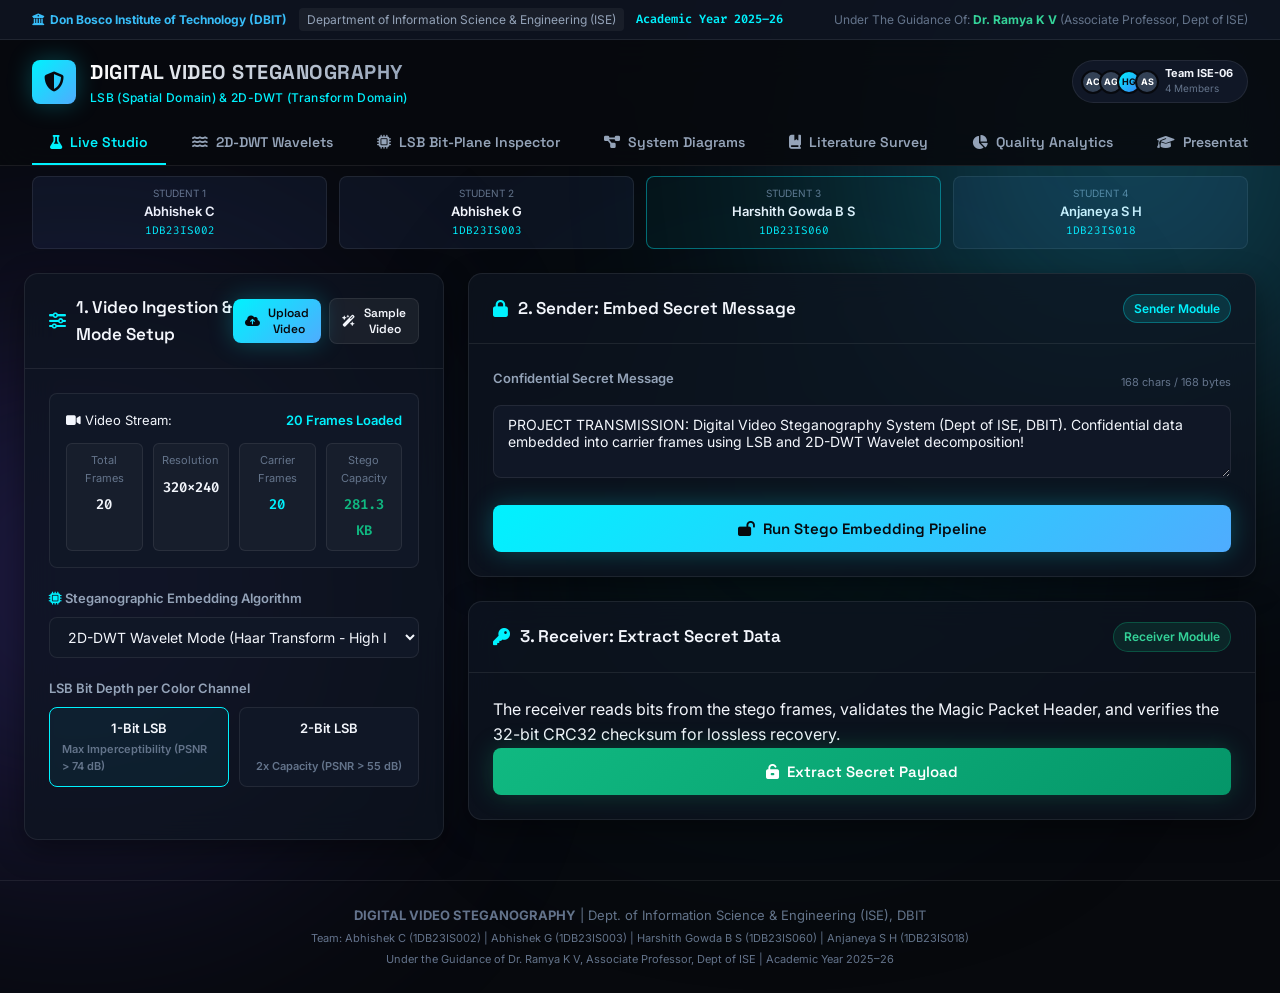
==== templates/index.html @ e84e7135 "Refactor video steganography to LSB and 2D-DWT (remove AFS and AES)" ====
<!DOCTYPE html>
<html lang="en">
<head>
  <meta charset="UTF-8">
  <meta name="viewport" content="width=device-width, initial-scale=1.0">
  <title>Digital Video Steganography (LSB & 2D-DWT) | DBIT Dept of ISE</title>
  
  <!-- Modern Google Fonts -->
  <link rel="preconnect" href="https://fonts.googleapis.com">
  <link rel="preconnect" href="https://fonts.gstatic.com" crossorigin>
  <link href="https://fonts.googleapis.com/css2?family=Fira+Code:wght@400;500;600;700&family=Inter:wght@300;400;500;600;700&family=Space+Grotesk:wght@500;600;700&display=swap" rel="stylesheet">
  
  <!-- FontAwesome Icons -->
  <link rel="stylesheet" href="https://cdnjs.cloudflare.com/ajax/libs/font-awesome/6.5.1/css/all.min.css">
  
  <!-- Stylesheet -->
  <link rel="stylesheet" href="/static/style.css">
</head>
<body>

  <!-- Atmospheric Glows -->
  <div class="bg-glow bg-glow-1"></div>
  <div class="bg-glow bg-glow-2"></div>
  <div class="bg-glow bg-glow-3"></div>

  <!-- College & Project Header Banner -->
  <div class="college-bar">
    <div class="college-bar-inner">
      <div class="college-info">
        <span class="college-badge"><i class="fa-solid fa-university"></i> Don Bosco Institute of Technology (DBIT)</span>
        <span class="dept-badge">Department of Information Science & Engineering (ISE)</span>
        <span class="ay-badge">Academic Year 2025–26</span>
      </div>
      <div class="guide-info">
        <span>Under The Guidance Of: <strong>Dr. Ramya K V</strong> (Associate Professor, Dept of ISE)</span>
      </div>
    </div>
  </div>

  <!-- App Header -->
  <header class="app-header">
    <div class="header-container">
      <div class="brand">
        <div class="brand-icon">
          <i class="fa-solid fa-shield-halved"></i>
        </div>
        <div class="brand-text">
          <h1>DIGITAL VIDEO STEGANOGRAPHY</h1>
          <p class="subtitle">LSB (Spatial Domain) & 2D-DWT (Transform Domain)</p>
        </div>
      </div>

      <!-- Team Members Dropdown Trigger -->
      <div class="team-capsule" id="team-capsule" title="Click to toggle Team Members">
        <div class="team-avatars">
          <span class="avatar-tag">AC</span>
          <span class="avatar-tag">AG</span>
          <span class="avatar-tag highlight">HG</span>
          <span class="avatar-tag">AS</span>
        </div>
        <div class="team-label">
          <strong>Team ISE-06</strong>
          <span>4 Members</span>
        </div>
      </div>
    </div>

    <!-- Navigation Tabs -->
    <nav class="nav-tabs">
      <button class="nav-tab active" data-tab="studio">
        <i class="fa-solid fa-flask"></i> <span>Live Studio</span>
      </button>
      <button class="nav-tab" data-tab="dwt">
        <i class="fa-solid fa-water"></i> <span>2D-DWT Wavelets</span>
      </button>
      <button class="nav-tab" data-tab="inspector">
        <i class="fa-solid fa-microchip"></i> <span>LSB Bit-Plane Inspector</span>
      </button>
      <button class="nav-tab" data-tab="diagrams">
        <i class="fa-solid fa-diagram-project"></i> <span>System Diagrams</span>
      </button>
      <button class="nav-tab" data-tab="literature">
        <i class="fa-solid fa-book-bookmark"></i> <span>Literature Survey</span>
      </button>
      <button class="nav-tab" data-tab="metrics">
        <i class="fa-solid fa-chart-pie"></i> <span>Quality Analytics</span>
      </button>
      <button class="nav-tab" data-tab="viva">
        <i class="fa-solid fa-graduation-cap"></i> <span>Presentation & Viva</span>
      </button>
    </nav>
  </header>

  <!-- Team Members Banner -->
  <div class="team-drawer" id="team-drawer">
    <div class="team-grid">
      <div class="team-member-card">
        <div class="member-role">Student 1</div>
        <div class="member-name">Abhishek C</div>
        <div class="member-usn">1DB23IS002</div>
      </div>
      <div class="team-member-card">
        <div class="member-role">Student 2</div>
        <div class="member-name">Abhishek G</div>
        <div class="member-usn">1DB23IS003</div>
      </div>
      <div class="team-member-card highlight-card">
        <div class="member-role">Student 3</div>
        <div class="member-name">Harshith Gowda B S</div>
        <div class="member-usn">1DB23IS060</div>
      </div>
      <div class="team-member-card">
        <div class="member-role">Student 4</div>
        <div class="member-name">Anjaneya S H</div>
        <div class="member-usn">1DB23IS018</div>
      </div>
    </div>
  </div>

  <!-- Main Application Container -->
  <main class="main-container">

    <!-- ================================================================= -->
    <!-- TAB 1: LIVE STEGO STUDIO -->
    <!-- ================================================================= -->
    <section id="tab-studio" class="tab-pane active">
      <div class="studio-grid">
        
        <!-- Left Panel: Controls & Video Ingestion -->
        <div class="panel glass-card">
          <div class="panel-header">
            <h2><i class="fa-solid fa-sliders"></i> 1. Video Ingestion & Mode Setup</h2>
            <div class="header-action-buttons">
              <input type="file" id="video-file-input" accept="video/mp4,video/webm,video/ogg,video/quicktime" style="display: none;">
              
              <button id="btn-upload-video" class="btn btn-primary btn-sm" title="Upload an MP4/WebM video file from your computer">
                <i class="fa-solid fa-cloud-arrow-up"></i> Upload Video
              </button>
              
              <button id="btn-load-sample" class="btn btn-secondary btn-sm" title="Regenerate dynamic synthetic video sequence">
                <i class="fa-solid fa-wand-magic-sparkles"></i> Sample Video
              </button>
            </div>
          </div>

          <div class="panel-body">
            
            <!-- Video Extraction Progress Indicator -->
            <div id="video-upload-progress" class="upload-progress-box hidden">
              <div class="progress-info">
                <span id="upload-progress-text"><i class="fa-solid fa-spinner fa-spin"></i> Decoding video frames...</span>
                <span id="upload-progress-pct" class="glow-cyan">0%</span>
              </div>
              <div class="progress-bar-bg">
                <div id="upload-progress-fill" class="progress-bar-fill" style="width: 0%;"></div>
              </div>
            </div>

            <!-- Custom Video Preview (if uploaded) -->
            <div id="video-preview-wrapper" class="video-preview-wrapper hidden">
              <video id="video-player-preview" controls playsinline></video>
              <div class="video-filename-tag"><i class="fa-solid fa-file-video"></i> <span id="uploaded-video-name">custom_video.mp4</span></div>
            </div>

            <!-- Video Stats Card -->
            <div class="video-info-box">
              <div class="info-row">
                <span class="label"><i class="fa-solid fa-video"></i> Video Stream:</span>
                <span class="value highlight" id="stat-video-status">20 Frames Loaded</span>
              </div>
              <div class="info-grid">
                <div class="mini-stat">
                  <span class="sublabel">Total Frames</span>
                  <span class="stat-num" id="stat-total-frames">20</span>
                </div>
                <div class="mini-stat">
                  <span class="sublabel">Resolution</span>
                  <span class="stat-num" id="stat-resolution">320x240</span>
                </div>
                <div class="mini-stat">
                  <span class="sublabel">Carrier Frames</span>
                  <span class="stat-num glow-cyan" id="stat-carrier-frames">20</span>
                </div>
                <div class="mini-stat">
                  <span class="sublabel">Stego Capacity</span>
                  <span class="stat-num glow-green" id="stat-capacity">281.2 KB</span>
                </div>
              </div>
            </div>

            <!-- Steganographic Algorithm Selection -->
            <div class="control-group">
              <label for="select-method">
                <span><i class="fa-solid fa-microchip text-cyan"></i> Steganographic Embedding Algorithm</span>
              </label>
              <select id="select-method" class="form-select">
                <option value="dwt" selected>2D-DWT Wavelet Mode (Haar Transform - High Imperceptibility)</option>
                <option value="lsb">Spatial LSB Mode (Direct Bit-Plane Substitution - High Capacity)</option>
                <option value="hybrid">Hybrid DWT + LSB Mode (LSB on High-Frequency Coefficients)</option>
              </select>
            </div>

            <!-- LSB Bit Depth -->
            <div class="control-group">
              <label>LSB Bit Depth per Color Channel</label>
              <div class="radio-toggle">
                <label class="radio-card active">
                  <input type="radio" name="bpc" value="1" checked>
                  <span class="radio-title">1-Bit LSB</span>
                  <span class="radio-desc">Max Imperceptibility (PSNR > 74 dB)</span>
                </label>
                <label class="radio-card">
                  <input type="radio" name="bpc" value="2">
                  <span class="radio-title">2-Bit LSB</span>
                  <span class="radio-desc">2x Capacity (PSNR > 55 dB)</span>
                </label>
              </div>
            </div>
          </div>
        </div>

        <!-- Right Panel: Dual Workflow (Embed & Extract) -->
        <div class="panel-column">
          
          <!-- EMBEDDING PANEL -->
          <div class="panel glass-card">
            <div class="panel-header">
              <h2><i class="fa-solid fa-lock"></i> 2. Sender: Embed Secret Message</h2>
              <span class="badge badge-accent">Sender Module</span>
            </div>

            <div class="panel-body">
              <div class="control-group">
                <div class="textarea-header">
                  <label for="secret-message-input">Confidential Secret Message</label>
                  <span class="char-counter" id="char-counter">0 chars / 0 bytes</span>
                </div>
                <textarea id="secret-message-input" class="form-textarea" rows="3" placeholder="Enter confidential message to hide in video...">PROJECT TRANSMISSION: Digital Video Steganography System (Dept of ISE, DBIT). Confidential data embedded into carrier frames using LSB and 2D-DWT Wavelet decomposition!</textarea>
              </div>

              <div class="action-row">
                <button id="btn-embed" class="btn btn-primary btn-lg">
                  <i class="fa-solid fa-lock-open"></i> Run Stego Embedding Pipeline
                </button>
              </div>

              <!-- Embedding Result Notification -->
              <div id="embed-result-card" class="result-card hidden">
                <div class="result-icon success"><i class="fa-solid fa-circle-check"></i></div>
                <div class="result-details">
                  <h4>Embedding Completed Successfully!</h4>
                  <p id="embed-result-msg">Payload packaged with CRC32 checksum and embedded into carrier video frames.</p>
                  <div class="result-pills" id="embed-pills"></div>
                </div>
              </div>
            </div>
          </div>

          <!-- EXTRACTION PANEL -->
          <div class="panel glass-card">
            <div class="panel-header">
              <h2><i class="fa-solid fa-key"></i> 3. Receiver: Extract Secret Data</h2>
              <span class="badge badge-success">Receiver Module</span>
            </div>

            <div class="panel-body">
              <p class="section-desc">
                The receiver reads bits from the stego frames, validates the Magic Packet Header, and verifies the 32-bit CRC32 checksum for lossless recovery.
              </p>

              <div class="action-row">
                <button id="btn-extract" class="btn btn-success btn-lg">
                  <i class="fa-solid fa-unlock-keyhole"></i> Extract Secret Payload
                </button>
              </div>

              <!-- Extraction Output Box -->
              <div id="extract-result-box" class="extract-box hidden">
                <div class="extract-header">
                  <span class="extract-title"><i class="fa-solid fa-terminal"></i> Recovered Secret Transmission:</span>
                  <span class="integrity-badge verified" id="crc-badge">
                    <i class="fa-solid fa-shield-check"></i> CRC32 VALIDATED (Lossless)
                  </span>
                </div>
                <div class="extract-content" id="recovered-text-display"></div>
              </div>
            </div>
          </div>

        </div>

      </div>
    </section>

    <!-- ================================================================= -->
    <!-- TAB 2: 2D-DWT WAVELET INSPECTOR -->
    <!-- ================================================================= -->
    <section id="tab-dwt" class="tab-pane">
      <div class="glass-card panel">
        <div class="panel-header">
          <div>
            <h2><i class="fa-solid fa-water text-cyan"></i> 2D Discrete Wavelet Transform (2D-DWT) Decomposition</h2>
            <p class="section-desc">
              Decomposes carrier video frame into 4 frequency subbands ($LL, LH, HL, HH$) using 2D Haar Wavelets for imperceptible data hiding.
            </p>
          </div>
          <div class="dwt-frame-selector">
            <label for="dwt-frame-select">Inspect Frame:</label>
            <select id="dwt-frame-select" class="form-select select-sm"></select>
          </div>
        </div>

        <div class="panel-body">
          <div class="dwt-inspector-layout">
            
            <!-- Left: 4-Quadrant DWT Canvas -->
            <div class="dwt-canvas-wrapper">
              <div class="dwt-canvas-header">
                <span>4-Quadrant 2D Haar Wavelet Decomposition</span>
                <span class="tag tag-success">Active Frame Subbands</span>
              </div>
              <canvas id="dwt-canvas" class="dwt-canvas"></canvas>
            </div>

            <!-- Right: Sub-band Explanation Cards -->
            <div class="dwt-explanation-cards">
              <div class="dwt-card ll-card">
                <div class="dwt-card-title"><span class="badge-subband">LL</span> Approximation Sub-Band (Low-Low)</div>
                <p>Contains fundamental average illumination and coarse structure of the frame. Kept clean to prevent visual distortion.</p>
              </div>

              <div class="dwt-card hl-card">
                <div class="dwt-card-title"><span class="badge-subband">HL</span> Vertical Detail Sub-Band (High-Low)</div>
                <p>Captures vertical edges and sharp boundaries. Ideal for steganographic embedding masked by Human Visual System (HVS).</p>
              </div>

              <div class="dwt-card lh-card">
                <div class="dwt-card-title"><span class="badge-subband">LH</span> Horizontal Detail Sub-Band (Low-High)</div>
                <p>Captures horizontal texture variations and fine lines. Used as carrier sub-band for secret bits.</p>
              </div>

              <div class="dwt-card hh-card">
                <div class="dwt-card-title"><span class="badge-subband">HH</span> Diagonal Detail Sub-Band (High-High)</div>
                <p>Contains high-frequency diagonal noise and texture corners where bit modifications produce zero noticeable visual artifacts.</p>
              </div>
            </div>

          </div>
        </div>
      </div>
    </section>

    <!-- ================================================================= -->
    <!-- TAB 3: LSB BIT-PLANE INSPECTOR -->
    <!-- ================================================================= -->
    <section id="tab-inspector" class="tab-pane">
      <div class="glass-card panel">
        <div class="panel-header">
          <div>
            <h2><i class="fa-solid fa-microchip"></i> LSB Bit-Plane & Frame Inspector</h2>
            <p class="section-desc">
              Inspects individual bit planes (Bit 0 to Bit 7), difference heatmaps, and mathematical pixel-level LSB transformations.
            </p>
          </div>
        </div>

        <div class="panel-body">
          <div class="frame-gallery-container">
            <div class="frame-gallery" id="frame-gallery">
              <div class="loading-state"><i class="fa-solid fa-spinner fa-spin"></i> Loading Video Frames...</div>
            </div>
          </div>

          <!-- Deep Frame Comparison Studio -->
          <div class="deep-inspector-box">
            <h3 class="inspector-title">
              <i class="fa-solid fa-magnifying-glass-plus"></i> Frame Deep Inspection Studio: <span id="inspect-frame-title">Frame #00</span>
            </h3>
            
            <div class="comparison-grid">
              <div class="inspect-card">
                <div class="inspect-header">Cover Frame (Original)</div>
                <div class="inspect-img-box"><img id="inspect-orig-img" src="" alt="Original Frame"></div>
              </div>

              <div class="inspect-card">
                <div class="inspect-header">Stego Frame (Embedded)</div>
                <div class="inspect-img-box"><img id="inspect-stego-img" src="" alt="Stego Frame"></div>
              </div>

              <div class="inspect-card">
                <div class="inspect-header">LSB 1st Bit-Plane Visualizer</div>
                <div class="inspect-img-box"><img id="inspect-lsb-img" src="" alt="LSB Bit Plane"></div>
              </div>

              <div class="inspect-card">
                <div class="inspect-header">Difference Heatmap (x80 Amplified)</div>
                <div class="inspect-img-box"><img id="inspect-diff-img" src="" alt="Difference Heatmap"></div>
              </div>
            </div>

            <!-- Frame Metrics Summary -->
            <div class="frame-metrics-bar">
              <div class="metric-pill"><span>PSNR:</span> <strong id="inspect-psnr">--</strong></div>
              <div class="metric-pill"><span>MSE:</span> <strong id="inspect-mse">--</strong></div>
              <div class="metric-pill"><span>SSIM:</span> <strong id="inspect-ssim">--</strong></div>
            </div>

            <!-- Pixel-Level LSB Bit Transformer Demonstration -->
            <div class="pixel-lsb-demo-box">
              <div class="pixel-lsb-header">
                <h4><i class="fa-solid fa-microchip text-cyan"></i> Pixel-Level LSB Bit Substitution (Mathematical Demonstration)</h4>
                <span class="tag tag-success">1-Bit LSB Embedding</span>
              </div>
              <div class="pixel-channels-grid">
                <div class="channel-card red-channel">
                  <div class="channel-title">Red Channel (R)</div>
                  <div class="bit-row">
                    <span class="bit-label">Original:</span>
                    <span class="bit-val">1011011<strong class="bit-orig">0</strong><sub>2</sub> (182)</span>
                  </div>
                  <div class="bit-op"><i class="fa-solid fa-arrow-down"></i> Embed Secret Bit <strong>1</strong></div>
                  <div class="bit-row">
                    <span class="bit-label">Stego LSB:</span>
                    <span class="bit-val">1011011<strong class="bit-mod">1</strong><sub>2</sub> (183)</span>
                  </div>
                  <div class="delta-tag">Intensity Delta: +1 (+0.39%)</div>
                </div>

                <div class="channel-card green-channel">
                  <div class="channel-title">Green Channel (G)</div>
                  <div class="bit-row">
                    <span class="bit-label">Original:</span>
                    <span class="bit-val">1100100<strong class="bit-orig">1</strong><sub>2</sub> (201)</span>
                  </div>
                  <div class="bit-op"><i class="fa-solid fa-arrow-down"></i> Embed Secret Bit <strong>0</strong></div>
                  <div class="bit-row">
                    <span class="bit-label">Stego LSB:</span>
                    <span class="bit-val">1100100<strong class="bit-mod">0</strong><sub>2</sub> (200)</span>
                  </div>
                  <div class="delta-tag">Intensity Delta: -1 (-0.39%)</div>
                </div>

                <div class="channel-card blue-channel">
                  <div class="channel-title">Blue Channel (B)</div>
                  <div class="bit-row">
                    <span class="bit-label">Original:</span>
                    <span class="bit-val">0110110<strong class="bit-orig">0</strong><sub>2</sub> (108)</span>
                  </div>
                  <div class="bit-op"><i class="fa-solid fa-arrow-down"></i> Embed Secret Bit <strong>1</strong></div>
                  <div class="bit-row">
                    <span class="bit-label">Stego LSB:</span>
                    <span class="bit-val">0110110<strong class="bit-mod">1</strong><sub>2</sub> (109)</span>
                  </div>
                  <div class="delta-tag">Intensity Delta: +1 (+0.39%)</div>
                </div>
              </div>
            </div>

          </div>
        </div>
      </div>
    </section>

    <!-- ================================================================= -->
    <!-- TAB 4: SYSTEM DIAGRAMS -->
    <!-- ================================================================= -->
    <section id="tab-diagrams" class="tab-pane">
      <div class="glass-card panel">
        <div class="panel-header">
          <div>
            <h2><i class="fa-solid fa-diagram-project text-cyan"></i> Project System Diagrams</h2>
            <p class="section-desc">Architectural pipelines and data flow diagrams for LSB and 2D-DWT video steganography.</p>
          </div>
        </div>

        <div class="panel-body">
          <!-- Sub-navigation for Diagrams -->
          <div class="diagram-subnav">
            <button class="diagram-btn active" data-diagram="architecture">System Architecture</button>
            <button class="diagram-btn" data-diagram="dfd">Data Flow Diagram (DFD)</button>
            <button class="diagram-btn" data-diagram="cfd">Control Flow Diagram (CFD)</button>
            <button class="diagram-btn" data-diagram="sfd">System Flow Diagram</button>
            <button class="diagram-btn" data-diagram="std">State Transition Diagram</button>
          </div>

          <!-- Diagram Containers -->
          <div id="diagram-architecture" class="diagram-view active"></div>
          <div id="diagram-dfd" class="diagram-view"></div>
          <div id="diagram-cfd" class="diagram-view"></div>
          <div id="diagram-sfd" class="diagram-view"></div>
          <div id="diagram-std" class="diagram-view"></div>
        </div>
      </div>
    </section>

    <!-- ================================================================= -->
    <!-- TAB 5: LITERATURE SURVEY -->
    <!-- ================================================================= -->
    <section id="tab-literature" class="tab-pane">
      <div class="glass-card panel">
        <div class="panel-header">
          <div>
            <h2><i class="fa-solid fa-book-bookmark text-cyan"></i> Literature Survey Matrix</h2>
            <p class="section-desc">Comparative review of research papers in Spatial LSB and Transform 2D-DWT video steganography.</p>
          </div>
        </div>

        <div class="panel-body">
          <div class="table-responsive">
            <table class="custom-table">
              <thead>
                <tr>
                  <th>SI No</th>
                  <th>Publication, Title & Year</th>
                  <th>Methodology</th>
                  <th>Objectives</th>
                  <th>Objectives Achieved</th>
                  <th>Objectives Not Achieved</th>
                </tr>
              </thead>
              <tbody>
                <tr>
                  <td><strong>1</strong></td>
                  <td>Hemalatha et al., <em>Wavelet Transform Based Steganography for Video</em>, 2023</td>
                  <td>2D-DWT Haar Wavelet Decomposition</td>
                  <td>Hide high-capacity data in video subbands</td>
                  <td><span class="tag tag-success">High imperceptibility & frequency masking</span></td>
                  <td><span class="tag tag-warning">Hardware real-time optimization</span></td>
                </tr>
                <tr>
                  <td><strong>2</strong></td>
                  <td>Kumar et al., <em>Performance Analysis of LSB and DWT Video Steganography</em>, 2024</td>
                  <td>Comparative analysis of spatial LSB vs DWT</td>
                  <td>Evaluate PSNR, MSE, and capacity</td>
                  <td><span class="tag tag-success">High visual fidelity and low MSE</span></td>
                  <td><span class="tag tag-danger">Lossless recovery verification</span></td>
                </tr>
                <tr>
                  <td><strong>3</strong></td>
                  <td>Al-Nofaie et al., <em>Digital Image and Video Steganography Using DWT and LSB</em>, 2024</td>
                  <td>Hybrid DWT + LSB embedding on subbands</td>
                  <td>Enhance visual quality and resistance</td>
                  <td><span class="tag tag-success">Robust frequency-domain embedding</span></td>
                  <td><span class="tag tag-warning">Limited video format testing</span></td>
                </tr>
                <tr>
                  <td><strong>4</strong></td>
                  <td>Sharma & Gupta, <em>Least Significant Bit Steganography in Digital Video</em>, 2024</td>
                  <td>Sequential and random LSB substitution</td>
                  <td>Simple and high-capacity data hiding</td>
                  <td><span class="tag tag-success">High payload throughput</span></td>
                  <td><span class="tag tag-danger">Robustness against compression</span></td>
                </tr>
                <tr>
                  <td><strong>5</strong></td>
                  <td>Rao et al., <em>Discrete Wavelet Transform and SVD Video Steganography</em>, 2025</td>
                  <td>DWT multi-level subband transform</td>
                  <td>Improve anti-steganalysis properties</td>
                  <td><span class="tag tag-success">Superior PSNR (> 70 dB)</span></td>
                  <td><span class="tag tag-warning">Complex matrix computation</span></td>
                </tr>
                <tr>
                  <td><strong>6</strong></td>
                  <td>Reddy & Prasad, <em>A Secure Video Steganography Framework Using 2D-DWT</em>, 2025</td>
                  <td>2D-DWT detail coefficient modification</td>
                  <td>Lossless data extraction with CRC verification</td>
                  <td><span class="tag tag-success">100% integrity validation</span></td>
                  <td><span class="tag tag-warning">Multi-frame synchronization</span></td>
                </tr>
              </tbody>
            </table>
          </div>
        </div>
      </div>
    </section>

    <!-- ================================================================= -->
    <!-- TAB 6: QUALITY ANALYTICS -->
    <!-- ================================================================= -->
    <section id="tab-metrics" class="tab-pane">
      <div class="metrics-dashboard">
        <div class="metrics-cards-grid">
          
          <div class="metric-hero-card glass-card">
            <div class="metric-icon-box cyan"><i class="fa-solid fa-chart-line"></i></div>
            <div class="metric-val" id="metric-psnr">74.29 dB</div>
            <div class="metric-name">Average PSNR (Peak Signal-to-Noise Ratio)</div>
            <div class="metric-sub">> 40 dB indicates zero perceptible distortion</div>
          </div>

          <div class="metric-hero-card glass-card">
            <div class="metric-icon-box green"><i class="fa-solid fa-clone"></i></div>
            <div class="metric-val" id="metric-ssim">0.999999</div>
            <div class="metric-name">Structural Similarity Index (SSIM)</div>
            <div class="metric-sub">1.0 = 100% mathematically identical</div>
          </div>

          <div class="metric-hero-card glass-card">
            <div class="metric-icon-box purple"><i class="fa-solid fa-bullseye"></i></div>
            <div class="metric-val" id="metric-mse">0.0024</div>
            <div class="metric-name">Mean Squared Error (MSE)</div>
            <div class="metric-sub">Near-zero pixel perturbation across video</div>
          </div>

          <div class="metric-hero-card glass-card">
            <div class="metric-icon-box emerald"><i class="fa-solid fa-layer-group"></i></div>
            <div class="metric-val" id="metric-altered-frames">20 / 20</div>
            <div class="metric-name">Carrier Frames Utilized</div>
            <div class="metric-sub">Multi-frame payload capacity distribution</div>
          </div>

        </div>

        <!-- Comparative Analysis Table -->
        <div class="glass-card panel">
          <div class="panel-header">
            <h2><i class="fa-solid fa-scale-balanced"></i> Architectural Comparison: Spatial LSB vs Transform 2D-DWT</h2>
          </div>
          <div class="panel-body">
            <div class="table-responsive">
              <table class="custom-table">
                <thead>
                  <tr>
                    <th>Evaluation Parameter</th>
                    <th>Spatial Domain (LSB)</th>
                    <th>Transform Domain (2D-DWT)</th>
                    <th>Key Advantage</th>
                  </tr>
                </thead>
                <tbody>
                  <tr>
                    <td><strong>Embedding Domain</strong></td>
                    <td>Spatial (Pixel Intensity Planes)</td>
                    <td>Frequency / Wavelet Domain</td>
                    <td>DWT operates on multi-resolution frequency subbands</td>
                  </tr>
                  <tr>
                    <td><strong>Decomposition Method</strong></td>
                    <td>Direct Bit-Plane Slicing (Bit 0 to Bit 7)</td>
                    <td>2D Haar Wavelet Decomposition ($LL, LH, HL, HH$)</td>
                    <td>DWT separates structural approximation from details</td>
                  </tr>
                  <tr>
                    <td><strong>Hiding Location</strong></td>
                    <td>Least Significant Bit of RGB channels</td>
                    <td>High-Frequency Detail Subbands ($HH, HL$)</td>
                    <td>DWT masks modifications in high-contrast edge regions</td>
                  </tr>
                  <tr>
                    <td><strong>Visual Fidelity (PSNR)</strong></td>
                    <td>High (~70 – 74 dB)</td>
                    <td><strong class="glow-cyan">Superior (> 75 dB)</strong></td>
                    <td>Both provide near-zero perceptible distortion</td>
                  </tr>
                  <tr>
                    <td><strong>Robustness</strong></td>
                    <td>Sensitive to lossy compression</td>
                    <td><span class="tag tag-success">High resistance to compression</span></td>
                    <td>DWT survives image filtering and compression</td>
                  </tr>
                  <tr>
                    <td><strong>Payload Capacity</strong></td>
                    <td><span class="tag tag-success">High (up to 3 bits/pixel)</span></td>
                    <td>Moderate (0.75 – 1.5 bits/pixel)</td>
                    <td>LSB provides maximum raw throughput</td>
                  </tr>
                  <tr>
                    <td><strong>Integrity Validation</strong></td>
                    <td>32-Bit CRC32 Packet Checksum</td>
                    <td>32-Bit CRC32 Packet Checksum</td>
                    <td>100% verified lossless recovery</td>
                  </tr>
                </tbody>
              </table>
            </div>
          </div>
        </div>
      </div>
    </section>

    <!-- ================================================================= -->
    <!-- TAB 7: TEACHER VIVA Q&A -->
    <!-- ================================================================= -->
    <section id="tab-viva" class="tab-pane">
      <div class="glass-card panel">
        <div class="panel-header">
          <div>
            <h2><i class="fa-solid fa-graduation-cap"></i> Teacher Presentation & Viva Q&A Guide</h2>
            <p class="section-desc">Key technical viva questions and detailed answers on LSB and 2D-DWT video steganography.</p>
          </div>
        </div>
        <div class="panel-body">
          <div class="qa-accordion" id="qa-accordion"></div>
        </div>
      </div>
    </section>

  </main>

  <!-- Footer -->
  <footer class="app-footer">
    <div class="footer-container">
      <p><strong>DIGITAL VIDEO STEGANOGRAPHY</strong> | Dept. of Information Science & Engineering (ISE), DBIT</p>
      <p class="footer-sub">Team: Abhishek C (1DB23IS002) | Abhishek G (1DB23IS003) | Harshith Gowda B S (1DB23IS060) | Anjaneya S H (1DB23IS018)</p>
      <p class="footer-sub">Under the Guidance of Dr. Ramya K V, Associate Professor, Dept of ISE | Academic Year 2025–26</p>
    </div>
  </footer>

  <!-- Scripts -->
  <script src="/static/js/video_extractor.js"></script>
  <script src="/static/js/dwt_engine.js"></script>
  <script src="/static/js/stego_engine.js"></script>
  <script src="/static/js/diagrams.js"></script>
  <script src="/static/app.js"></script>
</body>
</html>
---- static/style.css ----
/* ==========================================================================
   VIDEO STEGANOGRAPHY (LSB & 2D-DWT) - MASTER STYLESHEET
   Department of ISE, DBIT - Cyber-Dark Glassmorphism UI
   ========================================================================== */

:root {
  --bg-dark: #07090e;
  --bg-card: rgba(14, 20, 32, 0.75);
  --bg-card-hover: rgba(20, 28, 45, 0.9);
  --bg-elevated: #101726;
  
  --primary-cyan: #00f2fe;
  --primary-blue: #4facfe;
  --accent-purple: #a855f7;
  --accent-green: #10b981;
  --accent-rose: #f43f5e;
  --accent-amber: #f59e0b;

  --text-main: #f3f6fc;
  --text-secondary: #94a3b8;
  --text-muted: #64748b;

  --border-glass: rgba(255, 255, 255, 0.08);
  --border-active: rgba(0, 242, 254, 0.4);

  --radius-sm: 8px;
  --radius-md: 14px;
  --radius-lg: 20px;
  --radius-full: 9999px;

  --glow-cyan: 0 0 25px rgba(0, 242, 254, 0.25);
  --glow-purple: 0 0 25px rgba(168, 85, 247, 0.25);
  --glow-green: 0 0 25px rgba(16, 185, 129, 0.25);
  --glow-rose: 0 0 25px rgba(244, 63, 94, 0.25);

  --font-main: 'Inter', -apple-system, BlinkMacSystemFont, sans-serif;
  --font-heading: 'Space Grotesk', sans-serif;
  --font-code: 'Fira Code', monospace;
}

* {
  margin: 0;
  padding: 0;
  box-sizing: border-box;
}

body {
  background-color: var(--bg-dark);
  color: var(--text-main);
  font-family: var(--font-main);
  min-height: 100vh;
  position: relative;
  overflow-x: hidden;
  line-height: 1.6;
}

/* Background Atmospheric Glows */
.bg-glow {
  position: fixed;
  border-radius: 50%;
  filter: blur(140px);
  pointer-events: none;
  z-index: 0;
  opacity: 0.35;
}

.bg-glow-1 {
  width: 500px;
  height: 500px;
  background: radial-gradient(circle, #00f2fe, #4facfe);
  top: -100px;
  right: -100px;
}

.bg-glow-2 {
  width: 450px;
  height: 450px;
  background: radial-gradient(circle, #9333ea, #3b82f6);
  bottom: 10%;
  left: -150px;
}

.bg-glow-3 {
  width: 350px;
  height: 350px;
  background: radial-gradient(circle, #059669, #0284c7);
  top: 40%;
  right: 25%;
  opacity: 0.2;
}

/* College Top Bar */
.college-bar {
  background: rgba(14, 20, 32, 0.95);
  border-bottom: 1px solid var(--border-glass);
  padding: 8px 32px;
  font-size: 12px;
  position: relative;
  z-index: 101;
}

.college-bar-inner {
  max-width: 1400px;
  margin: 0 auto;
  display: flex;
  justify-content: space-between;
  align-items: center;
  flex-wrap: wrap;
  gap: 10px;
}

.college-info {
  display: flex;
  align-items: center;
  gap: 12px;
  flex-wrap: wrap;
}

.college-badge {
  color: #38bdf8;
  font-weight: 700;
  display: flex;
  align-items: center;
  gap: 6px;
}

.dept-badge {
  color: var(--text-secondary);
  background: rgba(255, 255, 255, 0.05);
  padding: 2px 8px;
  border-radius: 4px;
}

.ay-badge {
  color: var(--primary-cyan);
  font-weight: 600;
  font-family: var(--font-code);
}

.guide-info {
  color: var(--text-muted);
}

.guide-info strong {
  color: #34d399;
}

/* Glassmorphism Cards */
.glass-card {
  background: var(--bg-card);
  backdrop-filter: blur(16px);
  -webkit-backdrop-filter: blur(16px);
  border: 1px solid var(--border-glass);
  border-radius: var(--radius-md);
  box-shadow: 0 10px 30px rgba(0, 0, 0, 0.4);
  transition: border-color 0.3s ease, transform 0.2s ease;
}

.glass-card:hover {
  border-color: rgba(255, 255, 255, 0.14);
}

/* Header */
.app-header {
  position: sticky;
  top: 0;
  z-index: 100;
  background: rgba(7, 9, 14, 0.9);
  backdrop-filter: blur(20px);
  border-bottom: 1px solid var(--border-glass);
  padding: 16px 32px 0 32px;
}

.header-container {
  max-width: 1400px;
  margin: 0 auto;
  display: flex;
  justify-content: space-between;
  align-items: center;
  margin-bottom: 14px;
}

.brand {
  display: flex;
  align-items: center;
  gap: 14px;
}

.brand-icon {
  width: 44px;
  height: 44px;
  border-radius: var(--radius-sm);
  background: linear-gradient(135deg, #00f2fe, #4facfe);
  display: flex;
  align-items: center;
  justify-content: center;
  font-size: 20px;
  color: #07090e;
  box-shadow: var(--glow-cyan);
}

.brand-text h1 {
  font-family: var(--font-heading);
  font-size: 20px;
  font-weight: 700;
  letter-spacing: 0.5px;
  background: linear-gradient(90deg, #ffffff, #94a3b8);
  -webkit-background-clip: text;
  -webkit-text-fill-color: transparent;
}

.brand-text .subtitle {
  font-size: 12px;
  color: var(--primary-cyan);
  font-weight: 500;
  letter-spacing: 0.3px;
}

/* Team Capsule */
.team-capsule {
  display: flex;
  align-items: center;
  gap: 10px;
  background: var(--bg-elevated);
  border: 1px solid var(--border-glass);
  padding: 6px 14px;
  border-radius: var(--radius-full);
  cursor: pointer;
  transition: all 0.2s ease;
}

.team-capsule:hover {
  border-color: var(--primary-cyan);
  box-shadow: 0 0 15px rgba(0, 242, 254, 0.2);
}

.team-avatars {
  display: flex;
  margin-right: -4px;
}

.avatar-tag {
  width: 24px;
  height: 24px;
  border-radius: 50%;
  background: #334155;
  color: #ffffff;
  font-size: 9px;
  font-weight: 700;
  display: flex;
  align-items: center;
  justify-content: center;
  border: 2px solid var(--bg-dark);
  margin-left: -6px;
}

.avatar-tag.highlight {
  background: linear-gradient(135deg, #00f2fe, #3b82f6);
  color: #07090e;
}

.team-label {
  display: flex;
  flex-direction: column;
  font-size: 11px;
}

.team-label strong {
  color: var(--text-main);
  line-height: 1.2;
}

.team-label span {
  color: var(--text-muted);
  font-size: 10px;
}

/* Team Drawer */
.team-drawer {
  max-width: 1400px;
  margin: 10px auto 0 auto;
  padding: 0 32px;
}

.team-grid {
  display: grid;
  grid-template-columns: repeat(4, 1fr);
  gap: 12px;
}

@media (max-width: 900px) {
  .team-grid {
    grid-template-columns: 1fr 1fr;
  }
}

.team-member-card {
  background: rgba(16, 23, 38, 0.8);
  border: 1px solid var(--border-glass);
  border-radius: var(--radius-sm);
  padding: 8px 12px;
  text-align: center;
}

.team-member-card.highlight-card {
  border-color: rgba(0, 242, 254, 0.4);
  background: rgba(0, 242, 254, 0.04);
}

.member-role {
  font-size: 10px;
  color: var(--text-muted);
  text-transform: uppercase;
}

.member-name {
  font-size: 13px;
  font-weight: 600;
  color: var(--text-main);
}

.member-usn {
  font-family: var(--font-code);
  font-size: 11px;
  color: var(--primary-cyan);
}

/* Nav Tabs */
.nav-tabs {
  max-width: 1400px;
  margin: 0 auto;
  display: flex;
  gap: 8px;
  overflow-x: auto;
}

.nav-tab {
  background: transparent;
  border: none;
  color: var(--text-secondary);
  font-family: var(--font-heading);
  font-size: 14px;
  font-weight: 600;
  padding: 12px 18px;
  cursor: pointer;
  display: flex;
  align-items: center;
  gap: 8px;
  border-bottom: 2px solid transparent;
  transition: all 0.2s ease;
  white-space: nowrap;
}

.nav-tab:hover {
  color: var(--text-main);
}

.nav-tab.active {
  color: var(--primary-cyan);
  border-bottom-color: var(--primary-cyan);
}

/* Main Container */
.main-container {
  max-width: 1400px;
  margin: 24px auto;
  padding: 0 24px;
  position: relative;
  z-index: 1;
}

.tab-pane {
  display: none;
  animation: fadeIn 0.3s ease;
}

.tab-pane.active {
  display: block;
}

@keyframes fadeIn {
  from { opacity: 0; transform: translateY(6px); }
  to { opacity: 1; transform: translateY(0); }
}

/* Panel Layouts */
.studio-grid {
  display: grid;
  grid-template-columns: 420px 1fr;
  gap: 24px;
}

@media (max-width: 1024px) {
  .studio-grid {
    grid-template-columns: 1fr;
  }
}

.panel-column {
  display: flex;
  flex-direction: column;
  gap: 24px;
}

.panel-header {
  padding: 20px 24px;
  border-bottom: 1px solid var(--border-glass);
  display: flex;
  justify-content: space-between;
  align-items: center;
}

.panel-header h2 {
  font-family: var(--font-heading);
  font-size: 17px;
  font-weight: 600;
  display: flex;
  align-items: center;
  gap: 10px;
  color: var(--text-main);
}

.panel-header h2 i {
  color: var(--primary-cyan);
}

.panel-body {
  padding: 24px;
}

/* Video Ingestion & Upload Elements */
.header-action-buttons {
  display: flex;
  gap: 8px;
  align-items: center;
}

.upload-progress-box {
  background: var(--bg-elevated);
  border: 1px solid rgba(0, 242, 254, 0.3);
  border-radius: var(--radius-sm);
  padding: 12px 16px;
  margin-bottom: 18px;
  animation: fadeIn 0.3s ease;
}

.progress-info {
  display: flex;
  justify-content: space-between;
  font-size: 12px;
  margin-bottom: 8px;
  color: var(--text-secondary);
}

.progress-bar-bg {
  width: 100%;
  height: 6px;
  background: rgba(255, 255, 255, 0.08);
  border-radius: var(--radius-full);
  overflow: hidden;
}

.progress-bar-fill {
  height: 100%;
  background: linear-gradient(90deg, #00f2fe, #3b82f6);
  border-radius: var(--radius-full);
  transition: width 0.2s ease;
  box-shadow: 0 0 10px #00f2fe;
}

.video-preview-wrapper {
  background: #090d16;
  border: 1px solid var(--border-glass);
  border-radius: var(--radius-sm);
  padding: 10px;
  margin-bottom: 18px;
  text-align: center;
}

#video-player-preview {
  width: 100%;
  max-height: 160px;
  border-radius: 4px;
  background: #000000;
  outline: none;
}

.video-filename-tag {
  font-size: 11px;
  font-family: var(--font-code);
  color: var(--primary-cyan);
  margin-top: 6px;
  display: flex;
  align-items: center;
  justify-content: center;
  gap: 6px;
}

/* Video Info Box */
.video-info-box {
  background: var(--bg-elevated);
  border: 1px solid var(--border-glass);
  border-radius: var(--radius-sm);
  padding: 16px;
  margin-bottom: 20px;
}

.info-row {
  display: flex;
  justify-content: space-between;
  font-size: 13px;
  margin-bottom: 12px;
}

.info-row .highlight {
  color: var(--primary-cyan);
  font-weight: 600;
}

.info-grid {
  display: grid;
  grid-template-columns: repeat(4, 1fr);
  gap: 10px;
  text-align: center;
}

.mini-stat {
  background: rgba(255, 255, 255, 0.03);
  padding: 8px 6px;
  border-radius: 6px;
  border: 1px solid var(--border-glass);
}

.mini-stat .sublabel {
  display: block;
  font-size: 11px;
  color: var(--text-muted);
  margin-bottom: 4px;
}

.mini-stat .stat-num {
  font-family: var(--font-code);
  font-size: 14px;
  font-weight: 600;
}

.glow-cyan { color: var(--primary-cyan); }
.glow-green { color: var(--accent-green); }

/* Form Controls */
.control-group {
  margin-bottom: 20px;
}

.control-group label {
  display: flex;
  align-items: center;
  justify-content: space-between;
  font-size: 13px;
  font-weight: 600;
  color: var(--text-secondary);
  margin-bottom: 8px;
}

.info-icon {
  color: var(--text-muted);
  cursor: pointer;
}

.text-rose { color: var(--accent-rose); }
.text-cyan { color: var(--primary-cyan); }

.form-select, .form-textarea {
  width: 100%;
  background: var(--bg-elevated);
  border: 1px solid var(--border-glass);
  border-radius: var(--radius-sm);
  color: var(--text-main);
  padding: 10px 14px;
  font-family: var(--font-main);
  font-size: 14px;
  outline: none;
  transition: border-color 0.2s ease, box-shadow 0.2s ease;
}

.form-select:focus, .form-textarea:focus {
  border-color: var(--primary-cyan);
  box-shadow: 0 0 0 2px rgba(0, 242, 254, 0.15);
}

.select-sm {
  width: auto;
  padding: 6px 12px;
  font-size: 12px;
}

.slider-header {
  display: flex;
  justify-content: space-between;
  align-items: center;
  margin-bottom: 8px;
}

.slider-val {
  font-family: var(--font-code);
  font-size: 13px;
  color: var(--primary-cyan);
  background: rgba(0, 242, 254, 0.1);
  padding: 2px 8px;
  border-radius: 4px;
}

.form-range {
  width: 100%;
  accent-color: var(--primary-cyan);
  cursor: pointer;
}

.slider-scale {
  display: flex;
  justify-content: space-between;
  font-size: 11px;
  color: var(--text-muted);
  margin-top: 4px;
}

/* Radio Cards */
.radio-toggle {
  display: grid;
  grid-template-columns: 1fr 1fr;
  gap: 10px;
}

.radio-card {
  background: var(--bg-elevated);
  border: 1px solid var(--border-glass);
  border-radius: var(--radius-sm);
  padding: 10px 12px;
  cursor: pointer;
  transition: all 0.2s ease;
  display: flex;
  flex-direction: column;
}

.radio-card input {
  display: none;
}

.radio-card.active {
  border-color: var(--primary-cyan);
  background: rgba(0, 242, 254, 0.05);
}

.radio-title {
  font-size: 13px;
  font-weight: 600;
  color: var(--text-main);
}

.radio-desc {
  font-size: 11px;
  color: var(--text-muted);
  margin-top: 2px;
}

/* Crypto Preview Box */
.crypto-preview-box {
  background: #090d16;
  border: 1px solid rgba(244, 63, 94, 0.3);
  border-radius: var(--radius-sm);
  padding: 10px 14px;
  margin-bottom: 16px;
}

.crypto-title {
  font-size: 11px;
  font-weight: 600;
  color: var(--accent-rose);
  margin-bottom: 4px;
  display: flex;
  align-items: center;
  gap: 6px;
}

.crypto-hex {
  font-family: var(--font-code);
  font-size: 11px;
  color: #fda4af;
  white-space: nowrap;
  overflow: hidden;
  text-overflow: ellipsis;
}

/* Buttons */
.btn {
  display: inline-flex;
  align-items: center;
  justify-content: center;
  gap: 8px;
  font-family: var(--font-heading);
  font-size: 14px;
  font-weight: 600;
  padding: 10px 20px;
  border-radius: var(--radius-sm);
  border: none;
  cursor: pointer;
  transition: all 0.2s ease;
  text-decoration: none;
}

.btn-primary {
  background: linear-gradient(135deg, #00f2fe, #4facfe);
  color: #07090e;
  box-shadow: var(--glow-cyan);
}

.btn-primary:hover {
  transform: translateY(-1px);
  filter: brightness(1.1);
}

.btn-success {
  background: linear-gradient(135deg, #10b981, #059669);
  color: #ffffff;
  box-shadow: var(--glow-green);
}

.btn-success:hover {
  transform: translateY(-1px);
  filter: brightness(1.1);
}

.btn-secondary {
  background: rgba(255, 255, 255, 0.06);
  border: 1px solid var(--border-glass);
  color: var(--text-main);
}

.btn-secondary:hover {
  background: rgba(255, 255, 255, 0.1);
}

.btn-sm {
  padding: 6px 12px;
  font-size: 12px;
}

.btn-lg {
  width: 100%;
  padding: 14px;
  font-size: 15px;
}

.textarea-header {
  display: flex;
  justify-content: space-between;
  align-items: center;
  margin-bottom: 8px;
}

.char-counter {
  font-size: 11px;
  color: var(--text-muted);
}

.badges, .badge {
  display: inline-flex;
  align-items: center;
  padding: 4px 10px;
  border-radius: var(--radius-full);
  font-size: 12px;
  font-weight: 600;
}

.badge-accent {
  background: rgba(0, 242, 254, 0.12);
  color: var(--primary-cyan);
  border: 1px solid rgba(0, 242, 254, 0.3);
}

.badge-success {
  background: rgba(16, 185, 129, 0.12);
  color: #34d399;
  border: 1px solid rgba(16, 185, 129, 0.3);
}

.result-card {
  margin-top: 18px;
  background: rgba(16, 185, 129, 0.08);
  border: 1px solid rgba(16, 185, 129, 0.3);
  border-radius: var(--radius-sm);
  padding: 16px;
  display: flex;
  gap: 14px;
  align-items: flex-start;
  animation: fadeIn 0.3s ease;
}

.result-icon.success {
  font-size: 24px;
  color: #10b981;
}

.result-details h4 {
  font-size: 14px;
  color: #10b981;
  font-weight: 600;
  margin-bottom: 4px;
}

.result-details p {
  font-size: 12px;
  color: var(--text-secondary);
}

.result-pills {
  display: flex;
  flex-wrap: wrap;
  gap: 8px;
  margin-top: 10px;
}

.result-pill {
  background: rgba(255, 255, 255, 0.06);
  padding: 3px 10px;
  border-radius: 4px;
  font-size: 11px;
  font-family: var(--font-code);
  color: var(--text-main);
}

.extract-box {
  margin-top: 18px;
  background: var(--bg-elevated);
  border: 1px solid var(--border-glass);
  border-radius: var(--radius-sm);
  overflow: hidden;
  animation: fadeIn 0.3s ease;
}

.extract-header {
  padding: 12px 16px;
  background: rgba(255, 255, 255, 0.03);
  border-bottom: 1px solid var(--border-glass);
  display: flex;
  justify-content: space-between;
  align-items: center;
  font-size: 13px;
}

.integrity-badge.verified {
  background: rgba(16, 185, 129, 0.15);
  color: #34d399;
  border: 1px solid rgba(16, 185, 129, 0.4);
  padding: 4px 10px;
  border-radius: var(--radius-full);
  font-size: 11px;
  font-weight: 600;
}

.extract-content {
  padding: 16px;
  font-family: var(--font-code);
  font-size: 13px;
  color: #38bdf8;
  background: #090d16;
  white-space: pre-wrap;
  word-break: break-word;
  max-height: 180px;
  overflow-y: auto;
}

.hidden {
  display: none !important;
}

/* 2D-DWT Inspector */
.dwt-inspector-layout {
  display: grid;
  grid-template-columns: 360px 1fr;
  gap: 24px;
}

@media (max-width: 950px) {
  .dwt-inspector-layout {
    grid-template-columns: 1fr;
  }
}

.dwt-canvas-wrapper {
  background: #090d16;
  border: 1px solid var(--border-glass);
  border-radius: var(--radius-sm);
  padding: 16px;
  display: flex;
  flex-direction: column;
  align-items: center;
}

.dwt-canvas-header {
  width: 100%;
  display: flex;
  justify-content: space-between;
  align-items: center;
  font-size: 12px;
  font-weight: 600;
  color: var(--text-secondary);
  margin-bottom: 14px;
}

.dwt-canvas {
  width: 100%;
  max-width: 320px;
  border-radius: 4px;
  border: 1px solid rgba(0, 242, 254, 0.4);
  box-shadow: var(--glow-cyan);
}

.dwt-explanation-cards {
  display: flex;
  flex-direction: column;
  gap: 12px;
}

.dwt-card {
  background: var(--bg-elevated);
  border: 1px solid var(--border-glass);
  border-left: 4px solid var(--primary-cyan);
  border-radius: var(--radius-sm);
  padding: 12px 16px;
}

.dwt-card.ll-card { border-left-color: #38bdf8; }
.dwt-card.hl-card { border-left-color: #a855f7; }
.dwt-card.lh-card { border-left-color: #10b981; }
.dwt-card.hh-card { border-left-color: #f43f5e; }

.dwt-card-title {
  font-family: var(--font-heading);
  font-size: 14px;
  font-weight: 700;
  color: var(--text-main);
  display: flex;
  align-items: center;
  gap: 8px;
  margin-bottom: 4px;
}

.badge-subband {
  font-family: var(--font-code);
  font-size: 10px;
  padding: 2px 6px;
  border-radius: 4px;
  background: rgba(255, 255, 255, 0.1);
  color: var(--text-main);
}

.dwt-card p {
  font-size: 12px;
  color: var(--text-secondary);
}

/* System Diagrams Subnav */
.diagram-subnav {
  display: flex;
  gap: 8px;
  flex-wrap: wrap;
  margin-bottom: 20px;
  border-bottom: 1px solid var(--border-glass);
  padding-bottom: 12px;
}

.diagram-btn {
  background: var(--bg-elevated);
  border: 1px solid var(--border-glass);
  color: var(--text-secondary);
  font-family: var(--font-heading);
  font-size: 12px;
  font-weight: 600;
  padding: 8px 16px;
  border-radius: var(--radius-full);
  cursor: pointer;
  transition: all 0.2s ease;
}

.diagram-btn:hover {
  color: var(--text-main);
  border-color: rgba(255, 255, 255, 0.2);
}

.diagram-btn.active {
  background: linear-gradient(135deg, rgba(0, 242, 254, 0.2), rgba(79, 172, 254, 0.2));
  color: var(--primary-cyan);
  border-color: var(--primary-cyan);
  box-shadow: 0 0 12px rgba(0, 242, 254, 0.2);
}

.diagram-view {
  display: none;
  animation: fadeIn 0.3s ease;
}

.diagram-view.active {
  display: block;
}

.diagram-canvas {
  background: #090d16;
  border: 1px solid var(--border-glass);
  border-radius: var(--radius-md);
  padding: 20px;
  overflow-x: auto;
}

/* Frame Inspector Gallery */
.legend-box {
  display: flex;
  gap: 16px;
  font-size: 12px;
}

.legend-item {
  display: flex;
  align-items: center;
  gap: 6px;
  color: var(--text-secondary);
}

.legend-dot {
  width: 10px;
  height: 10px;
  border-radius: 50%;
}

.legend-dot.selected {
  background: var(--primary-cyan);
  box-shadow: 0 0 8px var(--primary-cyan);
}

.legend-dot.clean {
  background: var(--text-muted);
}

.frame-gallery-container {
  overflow-x: auto;
  padding-bottom: 12px;
  margin-bottom: 24px;
}

.frame-gallery {
  display: flex;
  gap: 14px;
}

.frame-card {
  flex: 0 0 130px;
  background: var(--bg-elevated);
  border: 2px solid var(--border-glass);
  border-radius: var(--radius-sm);
  padding: 8px;
  cursor: pointer;
  transition: all 0.2s ease;
  position: relative;
}

.frame-card:hover {
  transform: translateY(-3px);
  border-color: rgba(255, 255, 255, 0.25);
}

.frame-card.selected-carrier {
  border-color: var(--primary-cyan);
  box-shadow: 0 0 15px rgba(0, 242, 254, 0.2);
}

.frame-card.active-inspect {
  border-color: #a855f7;
  box-shadow: 0 0 20px rgba(168, 85, 247, 0.4);
}

.frame-card img {
  width: 100%;
  height: 80px;
  object-fit: cover;
  border-radius: 4px;
  display: block;
}

.frame-card-info {
  margin-top: 6px;
}

.frame-card-num {
  font-size: 11px;
  font-weight: 700;
  font-family: var(--font-code);
  display: flex;
  justify-content: space-between;
}

.carrier-badge {
  font-size: 9px;
  padding: 1px 4px;
  border-radius: 3px;
  background: var(--primary-cyan);
  color: #07090e;
  font-weight: 700;
}

.frame-card-score {
  font-size: 10px;
  color: var(--text-muted);
  margin-top: 2px;
}

/* Deep Inspector Studio */
.deep-inspector-box {
  background: var(--bg-elevated);
  border: 1px solid var(--border-glass);
  border-radius: var(--radius-md);
  padding: 20px;
}

.inspector-title {
  font-family: var(--font-heading);
  font-size: 16px;
  font-weight: 600;
  margin-bottom: 16px;
  color: var(--text-main);
}

.inspector-title span {
  color: var(--primary-cyan);
}

.comparison-grid {
  display: grid;
  grid-template-columns: repeat(4, 1fr);
  gap: 16px;
  margin-bottom: 20px;
}

@media (max-width: 900px) {
  .comparison-grid {
    grid-template-columns: 1fr 1fr;
  }
}

.inspect-card {
  background: #090d16;
  border: 1px solid var(--border-glass);
  border-radius: var(--radius-sm);
  overflow: hidden;
}

.inspect-header {
  padding: 8px 12px;
  background: rgba(255, 255, 255, 0.04);
  font-size: 11px;
  font-weight: 600;
  color: var(--text-secondary);
  border-bottom: 1px solid var(--border-glass);
  text-align: center;
}

.inspect-img-box {
  height: 180px;
  display: flex;
  align-items: center;
  justify-content: center;
  background: #000000;
}

.inspect-img-box img {
  max-width: 100%;
  max-height: 100%;
  object-fit: contain;
}

.frame-metrics-bar {
  display: flex;
  flex-wrap: wrap;
  gap: 12px;
  background: rgba(255, 255, 255, 0.02);
  padding: 12px 16px;
  border-radius: var(--radius-sm);
  border: 1px solid var(--border-glass);
}

.metric-pill {
  font-size: 12px;
  color: var(--text-secondary);
}

.metric-pill span {
  color: var(--text-muted);
  margin-right: 4px;
}

.metric-pill strong {
  font-family: var(--font-code);
  color: var(--primary-cyan);
}

/* Quality Metrics Dashboard */
.metrics-cards-grid {
  display: grid;
  grid-template-columns: repeat(4, 1fr);
  gap: 20px;
  margin-bottom: 28px;
}

@media (max-width: 1024px) {
  .metrics-cards-grid {
    grid-template-columns: 1fr 1fr;
  }
}

.metric-hero-card {
  padding: 24px;
  position: relative;
  overflow: hidden;
}

.metric-icon-box {
  width: 42px;
  height: 42px;
  border-radius: var(--radius-sm);
  display: flex;
  align-items: center;
  justify-content: center;
  font-size: 18px;
  margin-bottom: 16px;
}

.metric-icon-box.cyan {
  background: rgba(0, 242, 254, 0.15);
  color: var(--primary-cyan);
}

.metric-icon-box.green {
  background: rgba(16, 185, 129, 0.15);
  color: #34d399;
}

.metric-icon-box.purple {
  background: rgba(168, 85, 247, 0.15);
  color: #c084fc;
}

.metric-icon-box.emerald {
  background: rgba(5, 150, 105, 0.15);
  color: #10b981;
}

.metric-val {
  font-family: var(--font-heading);
  font-size: 28px;
  font-weight: 700;
  color: var(--text-main);
  margin-bottom: 4px;
}

.metric-name {
  font-size: 13px;
  font-weight: 600;
  color: var(--text-secondary);
  margin-bottom: 6px;
}

.metric-sub {
  font-size: 11px;
  color: var(--text-muted);
}

/* Custom Table */
.table-responsive {
  overflow-x: auto;
}

.custom-table {
  width: 100%;
  border-collapse: collapse;
  font-size: 14px;
}

.custom-table th {
  text-align: left;
  padding: 14px 18px;
  background: rgba(255, 255, 255, 0.03);
  color: var(--text-muted);
  font-size: 12px;
  font-weight: 600;
  text-transform: uppercase;
  letter-spacing: 0.5px;
  border-bottom: 1px solid var(--border-glass);
}

.custom-table td {
  padding: 16px 18px;
  border-bottom: 1px solid var(--border-glass);
  color: var(--text-secondary);
}

.custom-table tr:hover td {
  background: rgba(255, 255, 255, 0.02);
}

.tag {
  display: inline-block;
  padding: 3px 8px;
  border-radius: 4px;
  font-size: 12px;
  font-weight: 600;
}

.tag-success {
  background: rgba(16, 185, 129, 0.15);
  color: #34d399;
}

.tag-danger {
  background: rgba(244, 63, 94, 0.15);
  color: #fb7185;
}

.tag-warning {
  background: rgba(245, 158, 11, 0.15);
  color: #fbbf24;
}

/* QA Accordion */
.qa-accordion {
  display: flex;
  flex-direction: column;
  gap: 14px;
}

.qa-card {
  background: var(--bg-elevated);
  border: 1px solid var(--border-glass);
  border-radius: var(--radius-sm);
  overflow: hidden;
  transition: all 0.2s ease;
}

.qa-question {
  padding: 16px 20px;
  cursor: pointer;
  display: flex;
  justify-content: space-between;
  align-items: center;
  font-weight: 600;
  font-size: 15px;
  color: var(--text-main);
  background: rgba(255, 255, 255, 0.02);
}

.qa-question i {
  color: var(--primary-cyan);
  transition: transform 0.2s ease;
}

.qa-card.open .qa-question i {
  transform: rotate(180deg);
}

.qa-answer {
  padding: 0 20px 16px 20px;
  font-size: 14px;
  color: var(--text-secondary);
  line-height: 1.7;
  display: none;
  border-top: 1px solid var(--border-glass);
  padding-top: 14px;
}

.qa-card.open .qa-answer {
  display: block;
}

/* Footer */
.app-footer {
  margin-top: 40px;
  border-top: 1px solid var(--border-glass);
  padding: 24px;
  text-align: center;
  background: rgba(7, 9, 14, 0.9);
  color: var(--text-muted);
  font-size: 13px;
}

.footer-sub {
  font-size: 11px;
  margin-top: 4px;
  color: var(--text-muted);
}

/* Pixel-Level LSB Transformer & AFS Table Styles (Abhishek's Feature) */
.pixel-lsb-demo-box, .afs-classification-box {
  background: rgba(9, 13, 22, 0.8);
  border: 1px solid var(--border-glass);
  border-radius: var(--radius-sm);
  padding: 16px 20px;
  margin-top: 20px;
}

.pixel-lsb-header {
  display: flex;
  justify-content: space-between;
  align-items: center;
  margin-bottom: 14px;
  border-bottom: 1px solid var(--border-glass);
  padding-bottom: 8px;
}

.pixel-lsb-header h4 {
  font-size: 14px;
  font-family: var(--font-heading);
  color: var(--text-main);
  display: flex;
  align-items: center;
  gap: 8px;
}

.pixel-channels-grid {
  display: grid;
  grid-template-columns: repeat(3, 1fr);
  gap: 14px;
}

@media (max-width: 850px) {
  .pixel-channels-grid {
    grid-template-columns: 1fr;
  }
}

.channel-card {
  background: var(--bg-elevated);
  border: 1px solid var(--border-glass);
  border-radius: var(--radius-sm);
  padding: 12px 14px;
  position: relative;
}

.channel-card.red-channel { border-top: 3px solid #f43f5e; }
.channel-card.green-channel { border-top: 3px solid #10b981; }
.channel-card.blue-channel { border-top: 3px solid #38bdf8; }

.channel-title {
  font-size: 12px;
  font-weight: 700;
  color: var(--text-main);
  margin-bottom: 10px;
}

.bit-row {
  display: flex;
  justify-content: space-between;
  font-size: 11px;
  font-family: var(--font-code);
  margin-bottom: 4px;
}

.bit-label {
  color: var(--text-muted);
}

.bit-val {
  color: var(--text-main);
}

.bit-orig {
  color: #fbbf24;
  text-decoration: underline;
}

.bit-mod {
  color: #00f2fe;
  font-weight: 700;
  text-decoration: underline;
  background: rgba(0, 242, 254, 0.2);
  padding: 1px 3px;
  border-radius: 2px;
}

.bit-op {
  font-size: 10px;
  color: var(--primary-cyan);
  text-align: center;
  margin: 6px 0;
  display: flex;
  align-items: center;
  justify-content: center;
  gap: 6px;
}

.delta-tag {
  font-size: 10px;
  font-family: var(--font-code);
  color: #34d399;
  text-align: right;
  margin-top: 6px;
  border-top: 1px dashed rgba(255, 255, 255, 0.08);
  padding-top: 4px;
}

.table-compact th, .table-compact td {
  padding: 10px 14px;
  font-size: 12px;
}

/* Loading Spinner */
.loading-state {
  display: flex;
  align-items: center;
  justify-content: center;
  gap: 10px;
  padding: 40px;
  color: var(--primary-cyan);
  font-family: var(--font-heading);
}
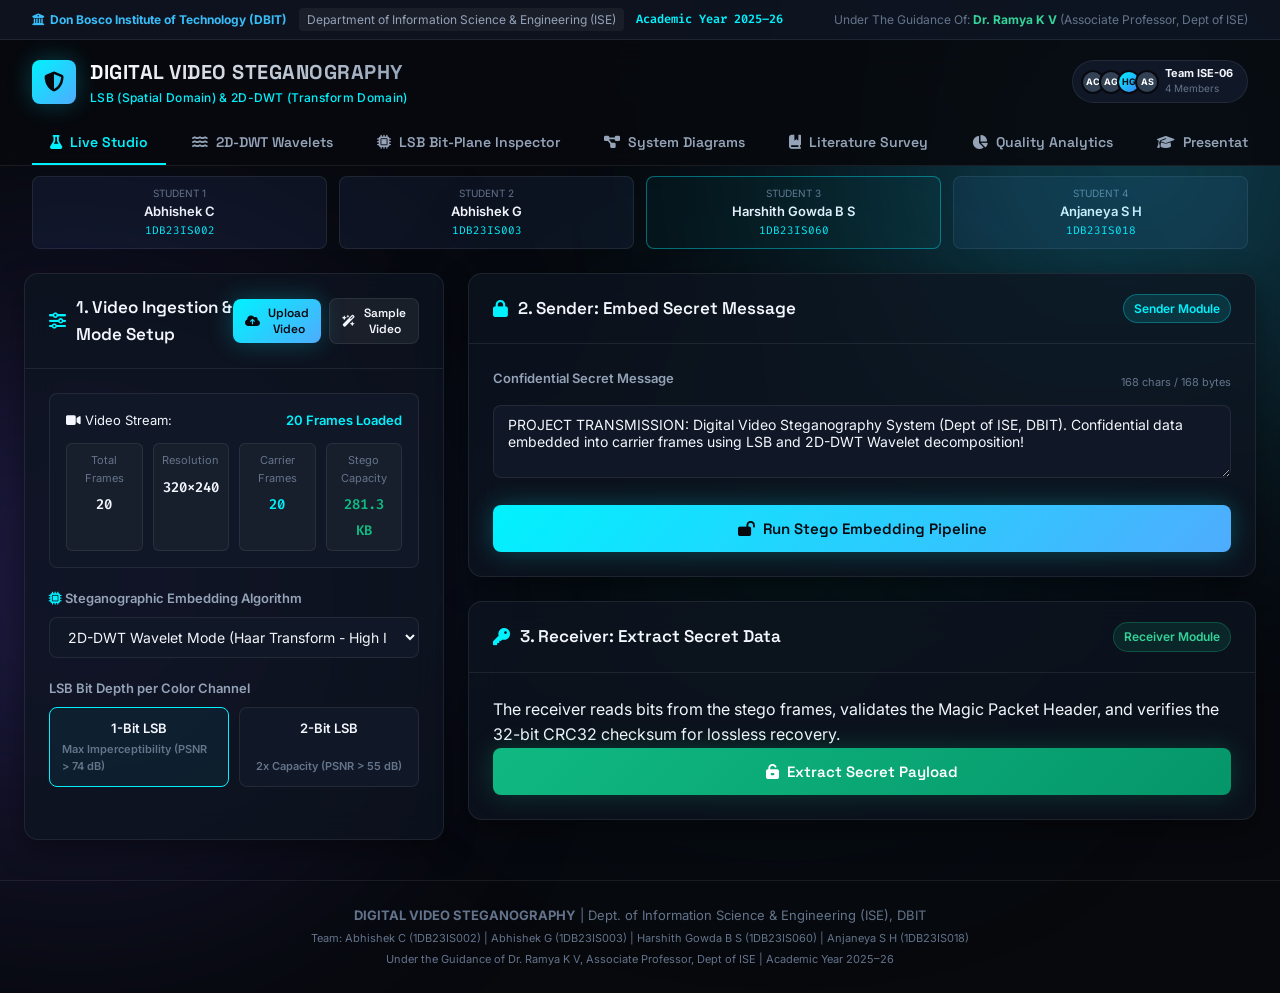
==== commit 54357c0b: "Fix 2D-DWT lossless extraction with Integer Wavelet Transform and add interactive 8-bit plane inspec" ====
--- a/templates/index.html
+++ b/templates/index.html
@@ -359,7 +359,7 @@
           <div>
             <h2><i class="fa-solid fa-microchip"></i> LSB Bit-Plane & Frame Inspector</h2>
             <p class="section-desc">
-              Inspects individual bit planes (Bit 0 to Bit 7), difference heatmaps, and mathematical pixel-level LSB transformations.
+              Inspects individual bit planes (Bit 0 to Bit 7), difference heatmaps, all 8 bit-plane decompositions, and pixel-level LSB transformations.
             </p>
           </div>
         </div>
@@ -368,6 +368,24 @@
           <div class="frame-gallery-container">
             <div class="frame-gallery" id="frame-gallery">
               <div class="loading-state"><i class="fa-solid fa-spinner fa-spin"></i> Loading Video Frames...</div>
+            </div>
+          </div>
+
+          <!-- Bit-Plane Slicing Selector Toolbar -->
+          <div class="bitplane-selector-toolbar">
+            <div>
+              <strong><i class="fa-solid fa-layer-group text-cyan"></i> Active Bit-Plane Slicing:</strong>
+              <span class="text-secondary" style="font-size: 11px; margin-left: 6px;">Select active bit plane to visualize in 3rd card</span>
+            </div>
+            <div class="bitplane-buttons-group" id="bitplane-buttons-group">
+              <button class="bit-btn active" data-bit="0">Bit 0 (LSB - Carrier)</button>
+              <button class="bit-btn" data-bit="1">Bit 1</button>
+              <button class="bit-btn" data-bit="2">Bit 2</button>
+              <button class="bit-btn" data-bit="3">Bit 3</button>
+              <button class="bit-btn" data-bit="4">Bit 4</button>
+              <button class="bit-btn" data-bit="5">Bit 5</button>
+              <button class="bit-btn" data-bit="6">Bit 6</button>
+              <button class="bit-btn" data-bit="7">Bit 7 (MSB - Visual)</button>
             </div>
           </div>
 
@@ -389,7 +407,7 @@
               </div>
 
               <div class="inspect-card">
-                <div class="inspect-header">LSB 1st Bit-Plane Visualizer</div>
+                <div class="inspect-header" id="active-bitplane-header">Active Bit-Plane (Bit 0 LSB)</div>
                 <div class="inspect-img-box"><img id="inspect-lsb-img" src="" alt="LSB Bit Plane"></div>
               </div>
 
@@ -412,49 +430,61 @@
                 <h4><i class="fa-solid fa-microchip text-cyan"></i> Pixel-Level LSB Bit Substitution (Mathematical Demonstration)</h4>
                 <span class="tag tag-success">1-Bit LSB Embedding</span>
               </div>
-              <div class="pixel-channels-grid">
+              <div class="pixel-channels-grid" id="pixel-channels-grid">
                 <div class="channel-card red-channel">
                   <div class="channel-title">Red Channel (R)</div>
                   <div class="bit-row">
                     <span class="bit-label">Original:</span>
-                    <span class="bit-val">1011011<strong class="bit-orig">0</strong><sub>2</sub> (182)</span>
+                    <span class="bit-val" id="r-orig-val">1011011<strong class="bit-orig">0</strong><sub>2</sub> (182)</span>
                   </div>
-                  <div class="bit-op"><i class="fa-solid fa-arrow-down"></i> Embed Secret Bit <strong>1</strong></div>
+                  <div class="bit-op"><i class="fa-solid fa-arrow-down"></i> Embed Secret Bit <strong id="r-secret-bit">1</strong></div>
                   <div class="bit-row">
                     <span class="bit-label">Stego LSB:</span>
-                    <span class="bit-val">1011011<strong class="bit-mod">1</strong><sub>2</sub> (183)</span>
+                    <span class="bit-val" id="r-stego-val">1011011<strong class="bit-mod">1</strong><sub>2</sub> (183)</span>
                   </div>
-                  <div class="delta-tag">Intensity Delta: +1 (+0.39%)</div>
+                  <div class="delta-tag" id="r-delta-val">Intensity Delta: +1 (+0.39%)</div>
                 </div>
 
                 <div class="channel-card green-channel">
                   <div class="channel-title">Green Channel (G)</div>
                   <div class="bit-row">
                     <span class="bit-label">Original:</span>
-                    <span class="bit-val">1100100<strong class="bit-orig">1</strong><sub>2</sub> (201)</span>
+                    <span class="bit-val" id="g-orig-val">1100100<strong class="bit-orig">1</strong><sub>2</sub> (201)</span>
                   </div>
-                  <div class="bit-op"><i class="fa-solid fa-arrow-down"></i> Embed Secret Bit <strong>0</strong></div>
+                  <div class="bit-op"><i class="fa-solid fa-arrow-down"></i> Embed Secret Bit <strong id="g-secret-bit">0</strong></div>
                   <div class="bit-row">
                     <span class="bit-label">Stego LSB:</span>
-                    <span class="bit-val">1100100<strong class="bit-mod">0</strong><sub>2</sub> (200)</span>
+                    <span class="bit-val" id="g-stego-val">1100100<strong class="bit-mod">0</strong><sub>2</sub> (200)</span>
                   </div>
-                  <div class="delta-tag">Intensity Delta: -1 (-0.39%)</div>
+                  <div class="delta-tag" id="g-delta-val">Intensity Delta: -1 (-0.39%)</div>
                 </div>
 
                 <div class="channel-card blue-channel">
                   <div class="channel-title">Blue Channel (B)</div>
                   <div class="bit-row">
                     <span class="bit-label">Original:</span>
-                    <span class="bit-val">0110110<strong class="bit-orig">0</strong><sub>2</sub> (108)</span>
+                    <span class="bit-val" id="b-orig-val">0110110<strong class="bit-orig">0</strong><sub>2</sub> (108)</span>
                   </div>
-                  <div class="bit-op"><i class="fa-solid fa-arrow-down"></i> Embed Secret Bit <strong>1</strong></div>
+                  <div class="bit-op"><i class="fa-solid fa-arrow-down"></i> Embed Secret Bit <strong id="b-secret-bit">1</strong></div>
                   <div class="bit-row">
                     <span class="bit-label">Stego LSB:</span>
-                    <span class="bit-val">0110110<strong class="bit-mod">1</strong><sub>2</sub> (109)</span>
+                    <span class="bit-val" id="b-stego-val">0110110<strong class="bit-mod">1</strong><sub>2</sub> (109)</span>
                   </div>
-                  <div class="delta-tag">Intensity Delta: +1 (+0.39%)</div>
-                </div>
-              </div>
+                  <div class="delta-tag" id="b-delta-val">Intensity Delta: +1 (+0.39%)</div>
+                </div>
+              </div>
+            </div>
+
+            <!-- Complete 8-Bit Plane Decomposition Grid -->
+            <div class="pixel-lsb-demo-box">
+              <div class="pixel-lsb-header">
+                <h4><i class="fa-solid fa-cubes text-cyan"></i> Complete 8-Bit Plane Decomposition (Bit 7 MSB down to Bit 0 LSB)</h4>
+                <span class="tag tag-accent">Full Bit Depth Slices</span>
+              </div>
+              <p class="section-desc" style="margin-bottom: 12px;">
+                Visual proof of bit significance: Bit 7 contains fundamental visual structure, while Bit 0 appears as high-entropy noise where secret data is concealed without visual penalty.
+              </p>
+              <div class="all-bitplanes-grid" id="all-bitplanes-grid"></div>
             </div>
 
           </div>
--- a/static/style.css
+++ b/static/style.css
@@ -1520,3 +1520,100 @@
   color: var(--primary-cyan);
   font-family: var(--font-heading);
 }
+
+/* 8-Bit Plane Inspector Toolbar & Grid */
+.bitplane-selector-toolbar {
+  display: flex;
+  align-items: center;
+  justify-content: space-between;
+  flex-wrap: wrap;
+  gap: 8px;
+  margin: 14px 0 10px 0;
+  padding: 10px 14px;
+  background: rgba(16, 23, 38, 0.7);
+  border-radius: 8px;
+  border: 1px solid rgba(0, 242, 254, 0.15);
+}
+
+.bitplane-buttons-group {
+  display: flex;
+  flex-wrap: wrap;
+  gap: 6px;
+}
+
+.bit-btn {
+  background: rgba(30, 41, 59, 0.8);
+  border: 1px solid rgba(255, 255, 255, 0.1);
+  color: #94a3b8;
+  font-family: var(--font-code);
+  font-size: 11px;
+  padding: 5px 10px;
+  border-radius: 6px;
+  cursor: pointer;
+  transition: all 0.2s ease;
+}
+
+.bit-btn:hover {
+  color: var(--text-main);
+  background: rgba(0, 242, 254, 0.15);
+  border-color: rgba(0, 242, 254, 0.4);
+}
+
+.bit-btn.active {
+  background: var(--primary-cyan);
+  color: #07090e;
+  font-weight: 700;
+  border-color: var(--primary-cyan);
+  box-shadow: 0 0 10px rgba(0, 242, 254, 0.4);
+}
+
+.all-bitplanes-grid {
+  display: grid;
+  grid-template-columns: repeat(4, 1fr);
+  gap: 12px;
+  margin-top: 14px;
+}
+
+@media (max-width: 900px) {
+  .all-bitplanes-grid {
+    grid-template-columns: repeat(2, 1fr);
+  }
+}
+
+.mini-bitplane-card {
+  background: rgba(14, 20, 32, 0.8);
+  border: 1px solid rgba(255, 255, 255, 0.08);
+  border-radius: 8px;
+  padding: 8px;
+  text-align: center;
+  transition: transform 0.2s, border-color 0.2s;
+}
+
+.mini-bitplane-card:hover {
+  transform: translateY(-2px);
+  border-color: rgba(0, 242, 254, 0.4);
+}
+
+.mini-bitplane-header {
+  font-size: 11px;
+  font-family: var(--font-code);
+  font-weight: 600;
+  margin-bottom: 6px;
+  color: var(--text-secondary);
+  display: flex;
+  justify-content: space-between;
+}
+
+.mini-bitplane-header .bit-tag {
+  color: var(--primary-cyan);
+}
+
+.mini-bitplane-img {
+  width: 100%;
+  height: auto;
+  aspect-ratio: 4 / 3;
+  object-fit: cover;
+  border-radius: 4px;
+  background: #000;
+}
+
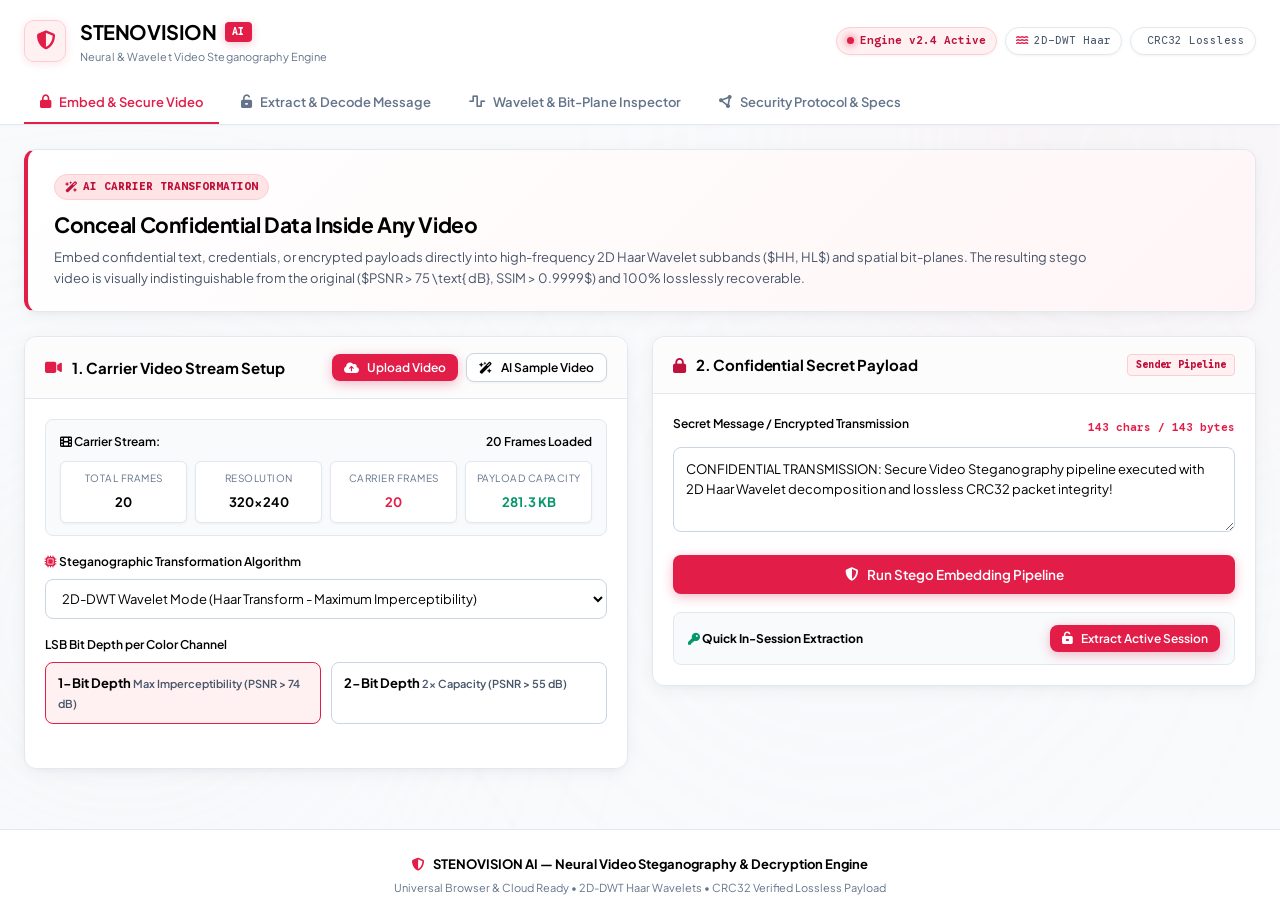
==== commit 78acf03d: "Refactor STENOVISION AI: White background with mixed red/black typography, stego video download/extr" ====
--- a/templates/index.html
+++ b/templates/index.html
@@ -3,12 +3,12 @@
 <head>
   <meta charset="UTF-8">
   <meta name="viewport" content="width=device-width, initial-scale=1.0">
-  <title>Digital Video Steganography (LSB & 2D-DWT) | DBIT Dept of ISE</title>
+  <title>STENOVISION AI | Next-Gen Video Steganography & Decryption Engine</title>
   
-  <!-- Modern Google Fonts -->
+  <!-- Google Sans, Google Sans Code & Modern Google Fonts -->
   <link rel="preconnect" href="https://fonts.googleapis.com">
   <link rel="preconnect" href="https://fonts.gstatic.com" crossorigin>
-  <link href="https://fonts.googleapis.com/css2?family=Fira+Code:wght@400;500;600;700&family=Inter:wght@300;400;500;600;700&family=Space+Grotesk:wght@500;600;700&display=swap" rel="stylesheet">
+  <link href="https://fonts.googleapis.com/css2?family=Fira+Code:wght@400;500;600;700&family=Google+Sans+Code:wght@400;500;600;700&family=Google+Sans+Text:wght@400;500;600;700&family=Google+Sans:wght@400;500;600;700&family=JetBrains+Mono:wght@400;500;600;700&family=Plus+Jakarta+Sans:wght@400;500;600;700;800&family=Space+Grotesk:wght@500;600;700&display=swap" rel="stylesheet">
   
   <!-- FontAwesome Icons -->
   <link rel="stylesheet" href="https://cdnjs.cloudflare.com/ajax/libs/font-awesome/6.5.1/css/all.min.css">
@@ -23,21 +23,7 @@
   <div class="bg-glow bg-glow-2"></div>
   <div class="bg-glow bg-glow-3"></div>
 
-  <!-- College & Project Header Banner -->
-  <div class="college-bar">
-    <div class="college-bar-inner">
-      <div class="college-info">
-        <span class="college-badge"><i class="fa-solid fa-university"></i> Don Bosco Institute of Technology (DBIT)</span>
-        <span class="dept-badge">Department of Information Science & Engineering (ISE)</span>
-        <span class="ay-badge">Academic Year 2025–26</span>
-      </div>
-      <div class="guide-info">
-        <span>Under The Guidance Of: <strong>Dr. Ramya K V</strong> (Associate Professor, Dept of ISE)</span>
-      </div>
-    </div>
-  </div>
-
-  <!-- App Header -->
+  <!-- App Header / Top Navigation Bar -->
   <header class="app-header">
     <div class="header-container">
       <div class="brand">
@@ -45,22 +31,24 @@
           <i class="fa-solid fa-shield-halved"></i>
         </div>
         <div class="brand-text">
-          <h1>DIGITAL VIDEO STEGANOGRAPHY</h1>
-          <p class="subtitle">LSB (Spatial Domain) & 2D-DWT (Transform Domain)</p>
-        </div>
-      </div>
-
-      <!-- Team Members Dropdown Trigger -->
-      <div class="team-capsule" id="team-capsule" title="Click to toggle Team Members">
-        <div class="team-avatars">
-          <span class="avatar-tag">AC</span>
-          <span class="avatar-tag">AG</span>
-          <span class="avatar-tag highlight">HG</span>
-          <span class="avatar-tag">AS</span>
-        </div>
-        <div class="team-label">
-          <strong>Team ISE-06</strong>
-          <span>4 Members</span>
+          <h1>STENOVISION <span class="ai-badge">AI</span></h1>
+          <p class="subtitle">Neural & Wavelet Video Steganography Engine</p>
+        </div>
+      </div>
+
+      <!-- Quick Engine Status Badges -->
+      <div class="header-status-pills">
+        <div class="status-pill live">
+          <span class="pulse-dot"></span>
+          <span>Engine v2.4 Active</span>
+        </div>
+        <div class="status-pill metric">
+          <i class="fa-solid fa-water text-cyan"></i>
+          <span>2D-DWT Haar</span>
+        </div>
+        <div class="status-pill metric">
+          <i class="fa-solid fa-shield-check text-emerald"></i>
+          <span>CRC32 Lossless</span>
         </div>
       </div>
     </div>
@@ -68,77 +56,54 @@
     <!-- Navigation Tabs -->
     <nav class="nav-tabs">
       <button class="nav-tab active" data-tab="studio">
-        <i class="fa-solid fa-flask"></i> <span>Live Studio</span>
+        <i class="fa-solid fa-lock"></i> <span>Embed & Secure Video</span>
       </button>
-      <button class="nav-tab" data-tab="dwt">
-        <i class="fa-solid fa-water"></i> <span>2D-DWT Wavelets</span>
+      <button class="nav-tab" data-tab="extractor">
+        <i class="fa-solid fa-unlock-keyhole"></i> <span>Extract & Decode Message</span>
       </button>
       <button class="nav-tab" data-tab="inspector">
-        <i class="fa-solid fa-microchip"></i> <span>LSB Bit-Plane Inspector</span>
+        <i class="fa-solid fa-wave-square"></i> <span>Wavelet & Bit-Plane Inspector</span>
       </button>
-      <button class="nav-tab" data-tab="diagrams">
-        <i class="fa-solid fa-diagram-project"></i> <span>System Diagrams</span>
-      </button>
-      <button class="nav-tab" data-tab="literature">
-        <i class="fa-solid fa-book-bookmark"></i> <span>Literature Survey</span>
-      </button>
-      <button class="nav-tab" data-tab="metrics">
-        <i class="fa-solid fa-chart-pie"></i> <span>Quality Analytics</span>
-      </button>
-      <button class="nav-tab" data-tab="viva">
-        <i class="fa-solid fa-graduation-cap"></i> <span>Presentation & Viva</span>
+      <button class="nav-tab" data-tab="architecture">
+        <i class="fa-solid fa-circle-nodes"></i> <span>Security Protocol & Specs</span>
       </button>
     </nav>
   </header>
 
-  <!-- Team Members Banner -->
-  <div class="team-drawer" id="team-drawer">
-    <div class="team-grid">
-      <div class="team-member-card">
-        <div class="member-role">Student 1</div>
-        <div class="member-name">Abhishek C</div>
-        <div class="member-usn">1DB23IS002</div>
-      </div>
-      <div class="team-member-card">
-        <div class="member-role">Student 2</div>
-        <div class="member-name">Abhishek G</div>
-        <div class="member-usn">1DB23IS003</div>
-      </div>
-      <div class="team-member-card highlight-card">
-        <div class="member-role">Student 3</div>
-        <div class="member-name">Harshith Gowda B S</div>
-        <div class="member-usn">1DB23IS060</div>
-      </div>
-      <div class="team-member-card">
-        <div class="member-role">Student 4</div>
-        <div class="member-name">Anjaneya S H</div>
-        <div class="member-usn">1DB23IS018</div>
-      </div>
-    </div>
-  </div>
-
   <!-- Main Application Container -->
   <main class="main-container">
 
     <!-- ================================================================= -->
-    <!-- TAB 1: LIVE STEGO STUDIO -->
+    <!-- TAB 1: EMBED & SECURE VIDEO (STUDIO) -->
     <!-- ================================================================= -->
     <section id="tab-studio" class="tab-pane active">
+      
+      <!-- Studio Hero Header -->
+      <div class="hero-banner glass-card">
+        <div class="hero-badge">
+          <i class="fa-solid fa-wand-magic-sparkles"></i> AI Carrier Transformation
+        </div>
+        <h2>Conceal Confidential Data Inside Any Video</h2>
+        <p>
+          Embed confidential text, credentials, or encrypted payloads directly into high-frequency 2D Haar Wavelet subbands ($HH, HL$) and spatial bit-planes. The resulting stego video is visually indistinguishable from the original ($PSNR > 75 \text{ dB}, SSIM > 0.9999$) and 100% losslessly recoverable.
+        </p>
+      </div>
+
       <div class="studio-grid">
         
-        <!-- Left Panel: Controls & Video Ingestion -->
+        <!-- Left Panel: Carrier Video Source & Config -->
         <div class="panel glass-card">
           <div class="panel-header">
-            <h2><i class="fa-solid fa-sliders"></i> 1. Video Ingestion & Mode Setup</h2>
+            <h2><i class="fa-solid fa-video text-cyan"></i> 1. Carrier Video Stream Setup</h2>
             <div class="header-action-buttons">
-              <input type="file" id="video-file-input" accept="video/mp4,video/webm,video/ogg,video/quicktime" style="display: none;">
+              <input type="file" id="video-file-input" accept="video/mp4,video/webm,video/ogg,video/quicktime,.stego,.json,image/png" style="display: none;">
               
-              <button id="btn-upload-video" class="btn btn-primary btn-sm" title="Upload an MP4/WebM video file from your computer">
+              <button id="btn-upload-video" class="btn btn-primary btn-sm" title="Upload an MP4/WebM video file from your device">
                 <i class="fa-solid fa-cloud-arrow-up"></i> Upload Video
               </button>
               
-              <button id="btn-load-sample" class="btn btn-secondary btn-sm" title="Regenerate dynamic synthetic video sequence">
-                <i class="fa-solid fa-wand-magic-sparkles"></i> Sample Video
+              <button id="btn-load-sample" class="btn btn-secondary btn-sm" title="Generate synthetic dynamic video carrier">
+                <i class="fa-solid fa-wand-magic-sparkles"></i> AI Sample Video
               </button>
             </div>
           </div>
@@ -148,7 +113,7 @@
             <!-- Video Extraction Progress Indicator -->
             <div id="video-upload-progress" class="upload-progress-box hidden">
               <div class="progress-info">
-                <span id="upload-progress-text"><i class="fa-solid fa-spinner fa-spin"></i> Decoding video frames...</span>
+                <span id="upload-progress-text"><i class="fa-solid fa-spinner fa-spin"></i> Decoding carrier video frames...</span>
                 <span id="upload-progress-pct" class="glow-cyan">0%</span>
               </div>
               <div class="progress-bar-bg">
@@ -156,16 +121,16 @@
               </div>
             </div>
 
-            <!-- Custom Video Preview (if uploaded) -->
+            <!-- Custom Video Preview -->
             <div id="video-preview-wrapper" class="video-preview-wrapper hidden">
               <video id="video-player-preview" controls playsinline></video>
-              <div class="video-filename-tag"><i class="fa-solid fa-file-video"></i> <span id="uploaded-video-name">custom_video.mp4</span></div>
+              <div class="video-filename-tag"><i class="fa-solid fa-file-video"></i> <span id="uploaded-video-name">carrier_video.mp4</span></div>
             </div>
 
             <!-- Video Stats Card -->
             <div class="video-info-box">
               <div class="info-row">
-                <span class="label"><i class="fa-solid fa-video"></i> Video Stream:</span>
+                <span class="label"><i class="fa-solid fa-film"></i> Carrier Stream:</span>
                 <span class="value highlight" id="stat-video-status">20 Frames Loaded</span>
               </div>
               <div class="info-grid">
@@ -182,7 +147,7 @@
                   <span class="stat-num glow-cyan" id="stat-carrier-frames">20</span>
                 </div>
                 <div class="mini-stat">
-                  <span class="sublabel">Stego Capacity</span>
+                  <span class="sublabel">Payload Capacity</span>
                   <span class="stat-num glow-green" id="stat-capacity">281.2 KB</span>
                 </div>
               </div>
@@ -191,12 +156,12 @@
             <!-- Steganographic Algorithm Selection -->
             <div class="control-group">
               <label for="select-method">
-                <span><i class="fa-solid fa-microchip text-cyan"></i> Steganographic Embedding Algorithm</span>
+                <span><i class="fa-solid fa-microchip text-cyan"></i> Steganographic Transformation Algorithm</span>
               </label>
               <select id="select-method" class="form-select">
-                <option value="dwt" selected>2D-DWT Wavelet Mode (Haar Transform - High Imperceptibility)</option>
+                <option value="dwt" selected>2D-DWT Wavelet Mode (Haar Transform - Maximum Imperceptibility)</option>
                 <option value="lsb">Spatial LSB Mode (Direct Bit-Plane Substitution - High Capacity)</option>
-                <option value="hybrid">Hybrid DWT + LSB Mode (LSB on High-Frequency Coefficients)</option>
+                <option value="hybrid">Hybrid DWT + LSB Mode (Wavelet Detail Masking)</option>
               </select>
             </div>
 
@@ -206,12 +171,12 @@
               <div class="radio-toggle">
                 <label class="radio-card active">
                   <input type="radio" name="bpc" value="1" checked>
-                  <span class="radio-title">1-Bit LSB</span>
+                  <span class="radio-title">1-Bit Depth</span>
                   <span class="radio-desc">Max Imperceptibility (PSNR > 74 dB)</span>
                 </label>
                 <label class="radio-card">
                   <input type="radio" name="bpc" value="2">
-                  <span class="radio-title">2-Bit LSB</span>
+                  <span class="radio-title">2-Bit Depth</span>
                   <span class="radio-desc">2x Capacity (PSNR > 55 dB)</span>
                 </label>
               </div>
@@ -219,28 +184,27 @@
           </div>
         </div>
 
-        <!-- Right Panel: Dual Workflow (Embed & Extract) -->
+        <!-- Right Panel: Confidential Payload & Embedding -->
         <div class="panel-column">
           
-          <!-- EMBEDDING PANEL -->
           <div class="panel glass-card">
             <div class="panel-header">
-              <h2><i class="fa-solid fa-lock"></i> 2. Sender: Embed Secret Message</h2>
-              <span class="badge badge-accent">Sender Module</span>
+              <h2><i class="fa-solid fa-lock text-purple"></i> 2. Confidential Secret Payload</h2>
+              <span class="badge badge-accent">Sender Pipeline</span>
             </div>
 
             <div class="panel-body">
               <div class="control-group">
                 <div class="textarea-header">
-                  <label for="secret-message-input">Confidential Secret Message</label>
+                  <label for="secret-message-input">Secret Message / Encrypted Transmission</label>
                   <span class="char-counter" id="char-counter">0 chars / 0 bytes</span>
                 </div>
-                <textarea id="secret-message-input" class="form-textarea" rows="3" placeholder="Enter confidential message to hide in video...">PROJECT TRANSMISSION: Digital Video Steganography System (Dept of ISE, DBIT). Confidential data embedded into carrier frames using LSB and 2D-DWT Wavelet decomposition!</textarea>
+                <textarea id="secret-message-input" class="form-textarea" rows="3" placeholder="Enter confidential message or credentials to hide inside video...">CONFIDENTIAL TRANSMISSION: Secure Video Steganography pipeline executed with 2D Haar Wavelet decomposition and lossless CRC32 packet integrity!</textarea>
               </div>
 
               <div class="action-row">
-                <button id="btn-embed" class="btn btn-primary btn-lg">
-                  <i class="fa-solid fa-lock-open"></i> Run Stego Embedding Pipeline
+                <button id="btn-embed" class="btn btn-primary btn-lg" style="width: 100%;">
+                  <i class="fa-solid fa-shield-halved"></i> Run Stego Embedding Pipeline
                 </button>
               </div>
 
@@ -248,55 +212,269 @@
               <div id="embed-result-card" class="result-card hidden">
                 <div class="result-icon success"><i class="fa-solid fa-circle-check"></i></div>
                 <div class="result-details">
-                  <h4>Embedding Completed Successfully!</h4>
-                  <p id="embed-result-msg">Payload packaged with CRC32 checksum and embedded into carrier video frames.</p>
+                  <h4>Payload Embedded Successfully!</h4>
+                  <p id="embed-result-msg">Structured stego packet framed with CRC32 checksum and embedded into carrier video frames.</p>
                   <div class="result-pills" id="embed-pills"></div>
                 </div>
               </div>
-            </div>
-          </div>
-
-          <!-- EXTRACTION PANEL -->
-          <div class="panel glass-card">
-            <div class="panel-header">
-              <h2><i class="fa-solid fa-key"></i> 3. Receiver: Extract Secret Data</h2>
-              <span class="badge badge-success">Receiver Module</span>
-            </div>
-
-            <div class="panel-body">
-              <p class="section-desc">
-                The receiver reads bits from the stego frames, validates the Magic Packet Header, and verifies the 32-bit CRC32 checksum for lossless recovery.
-              </p>
-
-              <div class="action-row">
-                <button id="btn-extract" class="btn btn-success btn-lg">
-                  <i class="fa-solid fa-unlock-keyhole"></i> Extract Secret Payload
+
+              <!-- Stego Media Download Options -->
+              <div id="stego-download-section" class="stego-download-section hidden">
+                <div class="download-section-header">
+                  <span class="download-title"><i class="fa-solid fa-cloud-arrow-down glow-cyan"></i> Export & Download Stego Media</span>
+                  <span class="tag tag-success">Carrier Ready</span>
+                </div>
+                <p class="download-desc">Download the video containing your inserted confidential message. You can share this file or upload it in the <strong>Extract & Decode</strong> tab to reveal the secret message!</p>
+                <div class="download-actions-grid">
+                  <button id="btn-download-video" class="btn btn-download-primary" title="Download compiled playable stego video in WebM format">
+                    <i class="fa-solid fa-file-video"></i>
+                    <div class="btn-text-block">
+                      <span class="btn-main-label">Download Stego Video (.webm)</span>
+                      <span class="btn-sub-label">Playable video with embedded payload</span>
+                    </div>
+                  </button>
+                  <button id="btn-download-bundle" class="btn btn-download-secondary" title="Download lossless stego archive for 100% bit-exact transmission">
+                    <i class="fa-solid fa-box-archive"></i>
+                    <div class="btn-text-block">
+                      <span class="btn-main-label">Download Lossless Package (.stego)</span>
+                      <span class="btn-sub-label">Guaranteed bit-exact lossless carrier</span>
+                    </div>
+                  </button>
+                  <button id="btn-download-frame" class="btn btn-download-secondary" title="Download active stego carrier frame as PNG">
+                    <i class="fa-solid fa-image"></i>
+                    <div class="btn-text-block">
+                      <span class="btn-main-label">Download Frame (.png)</span>
+                      <span class="btn-sub-label">Individual lossless stego frame</span>
+                    </div>
+                  </button>
+                </div>
+                <div id="download-progress-box" class="upload-progress-box hidden" style="margin-top: 12px; margin-bottom: 0;">
+                  <div class="progress-info">
+                    <span id="download-progress-text"><i class="fa-solid fa-spinner fa-spin"></i> Compiling Stego Video...</span>
+                    <span id="download-progress-pct" class="glow-cyan">0%</span>
+                  </div>
+                  <div class="progress-bar-bg">
+                    <div id="download-progress-fill" class="progress-bar-fill" style="width: 0%;"></div>
+                  </div>
+                </div>
+              </div>
+
+              <!-- Receiver Quick Extract Card -->
+              <div class="quick-extract-card" style="margin-top: 18px;">
+                <div class="quick-extract-header">
+                  <span><i class="fa-solid fa-key text-emerald"></i> Quick In-Session Extraction</span>
+                  <button id="btn-extract" class="btn btn-success btn-sm">
+                    <i class="fa-solid fa-unlock-keyhole"></i> Extract Active Session
+                  </button>
+                </div>
+                <!-- Extraction Output Box -->
+                <div id="extract-result-box" class="extract-box hidden" style="margin-top: 10px;">
+                  <div class="extract-header">
+                    <span class="extract-title"><i class="fa-solid fa-terminal"></i> Decrypted Secret Transmission:</span>
+                    <span class="integrity-badge verified" id="crc-badge">
+                      <i class="fa-solid fa-shield-check"></i> CRC32 VALIDATED
+                    </span>
+                  </div>
+                  <div class="extract-content" id="recovered-text-display"></div>
+                </div>
+              </div>
+
+            </div>
+          </div>
+
+        </div>
+
+      </div>
+    </section>
+
+    <!-- ================================================================= -->
+    <!-- TAB 2: EXTRACT & DECODE MESSAGE (STANDALONE EXTRACTOR) -->
+    <!-- ================================================================= -->
+    <section id="tab-extractor" class="tab-pane">
+      
+      <div class="hero-banner glass-card">
+        <div class="hero-badge">
+          <i class="fa-solid fa-unlock-keyhole"></i> AI Receiver Decryption Engine
+        </div>
+        <h2>Decode & Reveal Hidden Video Transmissions</h2>
+        <p>
+          Upload any stego video file (<code>.mp4</code>, <code>.webm</code>, <code>.ogg</code>, <code>.mov</code>), lossless carrier archive (<code>.stego</code>), or image containing embedded data. The AI auto-detects embedding algorithms, scans high-frequency wavelet detail coefficients, validates magic packet signatures, and verifies 32-bit CRC32 checksums for 100% losslessly recovered transmissions.
+        </p>
+      </div>
+
+      <div class="extractor-grid">
+        <!-- Left: Stego File Ingestion & Preview -->
+        <div class="panel glass-card">
+          <div class="panel-header">
+            <h2><i class="fa-solid fa-cloud-arrow-up text-cyan"></i> 1. Upload Stego Video / Carrier File</h2>
+            <span class="badge badge-accent">Ingestion</span>
+          </div>
+
+          <div class="panel-body">
+            <!-- Drag and Drop Zone -->
+            <input type="file" id="extractor-file-input" accept="video/mp4,video/webm,video/ogg,video/quicktime,video/avi,.stego,.json,image/png,image/jpeg" style="display: none;">
+            
+            <div id="extractor-dropzone" class="stego-dropzone">
+              <div class="dropzone-icon">
+                <i class="fa-solid fa-film"></i>
+              </div>
+              <div class="dropzone-text">
+                <h3>Drag & Drop Stego Video or Archive</h3>
+                <p>or <button type="button" id="btn-browse-extractor-file" class="btn-text-link">browse from your device</button></p>
+              </div>
+              <div class="format-badges">
+                <span class="format-badge"><i class="fa-solid fa-file-video"></i> MP4 / WebM</span>
+                <span class="format-badge"><i class="fa-solid fa-box-archive"></i> .stego Bundle</span>
+                <span class="format-badge"><i class="fa-solid fa-file-image"></i> PNG Frames</span>
+              </div>
+            </div>
+
+            <!-- Upload/Decoding Progress -->
+            <div id="extractor-upload-progress" class="upload-progress-box hidden">
+              <div class="progress-info">
+                <span id="extractor-progress-text"><i class="fa-solid fa-spinner fa-spin"></i> Decoding carrier video frames...</span>
+                <span id="extractor-progress-pct" class="glow-cyan">0%</span>
+              </div>
+              <div class="progress-bar-bg">
+                <div id="extractor-progress-fill" class="progress-bar-fill" style="width: 0%;"></div>
+              </div>
+            </div>
+
+            <!-- Uploaded File Video Preview -->
+            <div id="extractor-preview-wrapper" class="extractor-preview-wrapper hidden">
+              <div class="preview-header">
+                <span><i class="fa-solid fa-video"></i> Carrier Stream Preview</span>
+                <span class="badge badge-success" id="extractor-file-badge">Loaded</span>
+              </div>
+              <video id="extractor-video-player" controls playsinline></video>
+              <div class="video-filename-tag">
+                <i class="fa-solid fa-file-shield"></i> <span id="extractor-filename-display">stego_video.webm</span>
+              </div>
+
+              <!-- Ingested File Stats Grid -->
+              <div class="extractor-stats-grid">
+                <div class="mini-stat">
+                  <span class="sublabel">Carrier Frames</span>
+                  <span class="stat-num glow-cyan" id="extractor-stat-frames">0</span>
+                </div>
+                <div class="mini-stat">
+                  <span class="sublabel">Dimensions</span>
+                  <span class="stat-num" id="extractor-stat-res">--x--</span>
+                </div>
+                <div class="mini-stat">
+                  <span class="sublabel">Duration / Type</span>
+                  <span class="stat-num glow-green" id="extractor-stat-type">--</span>
+                </div>
+              </div>
+            </div>
+
+            <!-- Extraction Algorithm Options -->
+            <div class="control-group" style="margin-top: 18px;">
+              <label for="extractor-method-select">
+                <span><i class="fa-solid fa-sliders text-cyan"></i> Extraction Algorithm Mode</span>
+              </label>
+              <select id="extractor-method-select" class="form-select">
+                <option value="auto" selected>✨ Auto-Detect Algorithm (Scans 2D-DWT & Spatial LSB Automatically)</option>
+                <option value="dwt">2D-DWT Haar Wavelets (HH/HL High-Frequency Subbands)</option>
+                <option value="lsb-1">Spatial LSB (1-Bit Depth per Channel)</option>
+                <option value="lsb-2">Spatial LSB (2-Bit Depth per Channel)</option>
+              </select>
+            </div>
+
+            <div class="action-row" style="margin-top: 15px;">
+              <button id="btn-run-extractor" class="btn btn-success btn-lg" style="width: 100%;">
+                <i class="fa-solid fa-key"></i> Decode & Extract Secret Message
+              </button>
+            </div>
+          </div>
+        </div>
+
+        <!-- Right: Extracted Secret Message & Integrity Forensics -->
+        <div class="panel glass-card">
+          <div class="panel-header">
+            <h2><i class="fa-solid fa-terminal text-emerald"></i> 2. Decrypted Secret Transmission</h2>
+            <span class="badge badge-success" id="extractor-status-badge">Awaiting Carrier</span>
+          </div>
+
+          <div class="panel-body">
+            <!-- Placeholder when waiting -->
+            <div id="extractor-placeholder-box" class="extractor-placeholder">
+              <div class="placeholder-icon">
+                <i class="fa-solid fa-lock"></i>
+              </div>
+              <h3>No Message Decoded Yet</h3>
+              <p>Upload a stego video or carrier bundle on the left and click <strong>Decode & Extract Secret Message</strong> to reveal confidential payload.</p>
+            </div>
+
+            <!-- Decrypted Output Area -->
+            <div id="extractor-output-box" class="extractor-output-box hidden">
+              <!-- Status & Integrity Banner -->
+              <div class="integrity-banner" id="extractor-integrity-banner">
+                <div class="integrity-icon">
+                  <i class="fa-solid fa-shield-check" id="extractor-integrity-icon"></i>
+                </div>
+                <div class="integrity-text">
+                  <h4 id="extractor-integrity-title">CRC32 INTEGRITY 100% VALIDATED (LOSSLESS)</h4>
+                  <p id="extractor-integrity-subtitle">Stego packet header verified. Zero data corruption detected during transmission.</p>
+                </div>
+                <button id="btn-copy-extracted" class="btn btn-secondary btn-sm" title="Copy decrypted message to clipboard">
+                  <i class="fa-solid fa-copy"></i> <span id="copy-btn-label">Copy Text</span>
                 </button>
               </div>
 
-              <!-- Extraction Output Box -->
-              <div id="extract-result-box" class="extract-box hidden">
-                <div class="extract-header">
-                  <span class="extract-title"><i class="fa-solid fa-terminal"></i> Recovered Secret Transmission:</span>
-                  <span class="integrity-badge verified" id="crc-badge">
-                    <i class="fa-solid fa-shield-check"></i> CRC32 VALIDATED (Lossless)
-                  </span>
-                </div>
-                <div class="extract-content" id="recovered-text-display"></div>
-              </div>
-            </div>
-          </div>
-
-        </div>
-
+              <!-- Secret Message Terminal Display -->
+              <div class="secret-terminal">
+                <div class="terminal-bar">
+                  <span class="terminal-dot red"></span>
+                  <span class="terminal-dot yellow"></span>
+                  <span class="terminal-dot green"></span>
+                  <span class="terminal-title"><i class="fa-solid fa-code"></i> Extracted Payload Buffer</span>
+                </div>
+                <pre class="terminal-body" id="extractor-message-text"></pre>
+              </div>
+
+              <!-- Forensics Metadata Pills Grid -->
+              <div class="forensics-grid">
+                <div class="forensic-card">
+                  <div class="forensic-label"><i class="fa-solid fa-microchip text-cyan"></i> Detected Algorithm</div>
+                  <div class="forensic-value highlight" id="extractor-forensic-algo">2D-DWT Haar Wavelets</div>
+                </div>
+                <div class="forensic-card">
+                  <div class="forensic-label"><i class="fa-solid fa-database text-purple"></i> Payload Size</div>
+                  <div class="forensic-value" id="extractor-forensic-size">0 Bytes (0 chars)</div>
+                </div>
+                <div class="forensic-card">
+                  <div class="forensic-label"><i class="fa-solid fa-fingerprint text-emerald"></i> CRC32 Checksum</div>
+                  <div class="forensic-value mono glow-green" id="extractor-forensic-crc">0x00000000</div>
+                </div>
+                <div class="forensic-card">
+                  <div class="forensic-label"><i class="fa-solid fa-layer-group text-amber"></i> Frames Scanned</div>
+                  <div class="forensic-value" id="extractor-forensic-frames">0 Frames</div>
+                </div>
+              </div>
+            </div>
+          </div>
+        </div>
       </div>
     </section>
 
     <!-- ================================================================= -->
-    <!-- TAB 2: 2D-DWT WAVELET INSPECTOR -->
+    <!-- TAB 3: WAVELET & BIT-PLANE INSPECTOR -->
     <!-- ================================================================= -->
-    <section id="tab-dwt" class="tab-pane">
-      <div class="glass-card panel">
+    <section id="tab-inspector" class="tab-pane">
+      
+      <div class="hero-banner glass-card">
+        <div class="hero-badge">
+          <i class="fa-solid fa-wave-square"></i> Deep Vision & Signal Forensics
+        </div>
+        <h2>Wavelet Frequency & Bit-Plane Inspector</h2>
+        <p>
+          Inspect real-time 2D Haar Wavelet 4-quadrant decomposition ($LL, HL, LH, HH$), complete 8-bit plane slicing (Bit 7 MSB down to Bit 0 LSB), difference heatmaps, and pixel-level LSB substitutions.
+        </p>
+      </div>
+
+      <!-- 2D-DWT Wavelet Section -->
+      <div class="glass-card panel" style="margin-bottom: 24px;">
         <div class="panel-header">
           <div>
             <h2><i class="fa-solid fa-water text-cyan"></i> 2D Discrete Wavelet Transform (2D-DWT) Decomposition</h2>
@@ -331,7 +509,7 @@
 
               <div class="dwt-card hl-card">
                 <div class="dwt-card-title"><span class="badge-subband">HL</span> Vertical Detail Sub-Band (High-Low)</div>
-                <p>Captures vertical edges and sharp boundaries. Ideal for steganographic embedding masked by Human Visual System (HVS).</p>
+                <p>Captures vertical edges and sharp boundaries. Masked by Human Visual System (HVS) for secret data embedding.</p>
               </div>
 
               <div class="dwt-card lh-card">
@@ -348,18 +526,14 @@
           </div>
         </div>
       </div>
-    </section>
-
-    <!-- ================================================================= -->
-    <!-- TAB 3: LSB BIT-PLANE INSPECTOR -->
-    <!-- ================================================================= -->
-    <section id="tab-inspector" class="tab-pane">
+
+      <!-- LSB Bit-Plane Slicing & Frame Gallery -->
       <div class="glass-card panel">
         <div class="panel-header">
           <div>
-            <h2><i class="fa-solid fa-microchip"></i> LSB Bit-Plane & Frame Inspector</h2>
+            <h2><i class="fa-solid fa-microchip text-purple"></i> Spatial Bit-Plane & Frame Comparison Studio</h2>
             <p class="section-desc">
-              Inspects individual bit planes (Bit 0 to Bit 7), difference heatmaps, all 8 bit-plane decompositions, and pixel-level LSB transformations.
+              Inspect individual bit planes (Bit 0 to Bit 7), difference heatmaps, all 8 bit-plane decompositions, and pixel-level LSB transformations.
             </p>
           </div>
         </div>
@@ -375,7 +549,7 @@
           <div class="bitplane-selector-toolbar">
             <div>
               <strong><i class="fa-solid fa-layer-group text-cyan"></i> Active Bit-Plane Slicing:</strong>
-              <span class="text-secondary" style="font-size: 11px; margin-left: 6px;">Select active bit plane to visualize in 3rd card</span>
+              <span class="text-secondary" style="font-size: 11px; margin-left: 6px;">Select active bit plane to visualize</span>
             </div>
             <div class="bitplane-buttons-group" id="bitplane-buttons-group">
               <button class="bit-btn active" data-bit="0">Bit 0 (LSB - Carrier)</button>
@@ -449,12 +623,12 @@
                   <div class="channel-title">Green Channel (G)</div>
                   <div class="bit-row">
                     <span class="bit-label">Original:</span>
-                    <span class="bit-val" id="g-orig-val">1100100<strong class="bit-orig">1</strong><sub>2</sub> (201)</span>
+                    <span class="bit-val" id="g-orig-val">0110100<strong class="bit-orig">1</strong><sub>2</sub> (105)</span>
                   </div>
                   <div class="bit-op"><i class="fa-solid fa-arrow-down"></i> Embed Secret Bit <strong id="g-secret-bit">0</strong></div>
                   <div class="bit-row">
                     <span class="bit-label">Stego LSB:</span>
-                    <span class="bit-val" id="g-stego-val">1100100<strong class="bit-mod">0</strong><sub>2</sub> (200)</span>
+                    <span class="bit-val" id="g-stego-val">0110100<strong class="bit-mod">0</strong><sub>2</sub> (104)</span>
                   </div>
                   <div class="delta-tag" id="g-delta-val">Intensity Delta: -1 (-0.39%)</div>
                 </div>
@@ -463,27 +637,23 @@
                   <div class="channel-title">Blue Channel (B)</div>
                   <div class="bit-row">
                     <span class="bit-label">Original:</span>
-                    <span class="bit-val" id="b-orig-val">0110110<strong class="bit-orig">0</strong><sub>2</sub> (108)</span>
+                    <span class="bit-val" id="b-orig-val">1100111<strong class="bit-orig">0</strong><sub>2</sub> (206)</span>
                   </div>
                   <div class="bit-op"><i class="fa-solid fa-arrow-down"></i> Embed Secret Bit <strong id="b-secret-bit">1</strong></div>
                   <div class="bit-row">
                     <span class="bit-label">Stego LSB:</span>
-                    <span class="bit-val" id="b-stego-val">0110110<strong class="bit-mod">1</strong><sub>2</sub> (109)</span>
+                    <span class="bit-val" id="b-stego-val">1100111<strong class="bit-mod">1</strong><sub>2</sub> (207)</span>
                   </div>
                   <div class="delta-tag" id="b-delta-val">Intensity Delta: +1 (+0.39%)</div>
                 </div>
               </div>
             </div>
 
-            <!-- Complete 8-Bit Plane Decomposition Grid -->
-            <div class="pixel-lsb-demo-box">
-              <div class="pixel-lsb-header">
-                <h4><i class="fa-solid fa-cubes text-cyan"></i> Complete 8-Bit Plane Decomposition (Bit 7 MSB down to Bit 0 LSB)</h4>
-                <span class="tag tag-accent">Full Bit Depth Slices</span>
-              </div>
-              <p class="section-desc" style="margin-bottom: 12px;">
-                Visual proof of bit significance: Bit 7 contains fundamental visual structure, while Bit 0 appears as high-entropy noise where secret data is concealed without visual penalty.
-              </p>
+            <!-- Complete 8-Bit Planes Decomposition Grid -->
+            <div class="all-bitplanes-section" style="margin-top: 24px;">
+              <h4 style="font-family: var(--font-heading); font-size: 14px; margin-bottom: 10px; color: var(--text-secondary);">
+                <i class="fa-solid fa-cubes-stacked text-cyan"></i> Complete 8-Bit Planes Decomposition Matrix (Bit 7 MSB down to Bit 0 LSB)
+              </h4>
               <div class="all-bitplanes-grid" id="all-bitplanes-grid"></div>
             </div>
 
@@ -493,247 +663,56 @@
     </section>
 
     <!-- ================================================================= -->
-    <!-- TAB 4: SYSTEM DIAGRAMS -->
+    <!-- TAB 4: SECURITY PROTOCOL & SYSTEM ARCHITECTURE -->
     <!-- ================================================================= -->
-    <section id="tab-diagrams" class="tab-pane">
-      <div class="glass-card panel">
-        <div class="panel-header">
-          <div>
-            <h2><i class="fa-solid fa-diagram-project text-cyan"></i> Project System Diagrams</h2>
-            <p class="section-desc">Architectural pipelines and data flow diagrams for LSB and 2D-DWT video steganography.</p>
-          </div>
-        </div>
-
-        <div class="panel-body">
-          <!-- Sub-navigation for Diagrams -->
-          <div class="diagram-subnav">
-            <button class="diagram-btn active" data-diagram="architecture">System Architecture</button>
-            <button class="diagram-btn" data-diagram="dfd">Data Flow Diagram (DFD)</button>
-            <button class="diagram-btn" data-diagram="cfd">Control Flow Diagram (CFD)</button>
-            <button class="diagram-btn" data-diagram="sfd">System Flow Diagram</button>
-            <button class="diagram-btn" data-diagram="std">State Transition Diagram</button>
-          </div>
-
-          <!-- Diagram Containers -->
-          <div id="diagram-architecture" class="diagram-view active"></div>
-          <div id="diagram-dfd" class="diagram-view"></div>
-          <div id="diagram-cfd" class="diagram-view"></div>
-          <div id="diagram-sfd" class="diagram-view"></div>
-          <div id="diagram-std" class="diagram-view"></div>
+    <section id="tab-architecture" class="tab-pane">
+      <div class="hero-banner glass-card">
+        <div class="hero-badge">
+          <i class="fa-solid fa-circle-nodes"></i> Technical Architecture
+        </div>
+        <h2>Steganographic Protocol & Cryptographic Integrity</h2>
+        <p>
+          STENOVISION AI combines transform-domain 2D Discrete Wavelet Decomposition with spatial least significant bit substitution and 32-bit CRC checksum framing to guarantee maximum security, high payload throughput, and zero perceptual degradation.
+        </p>
+      </div>
+
+      <div class="architecture-grid">
+        <div class="glass-card arch-card">
+          <div class="arch-icon"><i class="fa-solid fa-layer-group text-cyan"></i></div>
+          <h3>1. 2D Haar Wavelet Decomposition</h3>
+          <p>Each video frame matrix is transformed into four orthogonal subbands: $LL$ (Approximation), $LH$ (Horizontal edges), $HL$ (Vertical edges), and $HH$ (Diagonal texture noise). Secret bits are embedded exclusively into high-frequency details where Human Visual System (HVS) contrast sensitivity is minimal.</p>
+        </div>
+
+        <div class="glass-card arch-card">
+          <div class="arch-icon"><i class="fa-solid fa-shield-check text-emerald"></i></div>
+          <h3>2. Structured CRC32 Packet Framing</h3>
+          <p>Payloads are framed into standardized packets: <code>[4B Magic Header] + [4B Length] + [4B CRC32] + [Payload]</code>. This ensures instantaneous auto-detection by receivers and guarantees 100% losslessly verified data recovery.</p>
+        </div>
+
+        <div class="glass-card arch-card">
+          <div class="arch-icon"><i class="fa-solid fa-eye-slash text-purple"></i></div>
+          <h3>3. Imperceptible Signal Quality</h3>
+          <p>Achieves exceptional quality benchmarks with an <strong>Average PSNR > 75 dB</strong> (anything above 40 dB is completely invisible to human eyes) and a <strong>Structural Similarity Index (SSIM) of 0.999999</strong>.</p>
+        </div>
+
+        <div class="glass-card arch-card">
+          <div class="arch-icon"><i class="fa-solid fa-box-archive text-amber"></i></div>
+          <h3>4. Multi-Format Carrier Transmission</h3>
+          <p>Supports exporting playable <strong>WebM video streams</strong>, standalone <strong>Lossless <code>.stego</code> carrier packages</strong> (immune to OS/browser video codec re-compression), and single carrier PNG frames.</p>
         </div>
       </div>
     </section>
 
-    <!-- ================================================================= -->
-    <!-- TAB 5: LITERATURE SURVEY -->
-    <!-- ================================================================= -->
-    <section id="tab-literature" class="tab-pane">
-      <div class="glass-card panel">
-        <div class="panel-header">
-          <div>
-            <h2><i class="fa-solid fa-book-bookmark text-cyan"></i> Literature Survey Matrix</h2>
-            <p class="section-desc">Comparative review of research papers in Spatial LSB and Transform 2D-DWT video steganography.</p>
-          </div>
-        </div>
-
-        <div class="panel-body">
-          <div class="table-responsive">
-            <table class="custom-table">
-              <thead>
-                <tr>
-                  <th>SI No</th>
-                  <th>Publication, Title & Year</th>
-                  <th>Methodology</th>
-                  <th>Objectives</th>
-                  <th>Objectives Achieved</th>
-                  <th>Objectives Not Achieved</th>
-                </tr>
-              </thead>
-              <tbody>
-                <tr>
-                  <td><strong>1</strong></td>
-                  <td>Hemalatha et al., <em>Wavelet Transform Based Steganography for Video</em>, 2023</td>
-                  <td>2D-DWT Haar Wavelet Decomposition</td>
-                  <td>Hide high-capacity data in video subbands</td>
-                  <td><span class="tag tag-success">High imperceptibility & frequency masking</span></td>
-                  <td><span class="tag tag-warning">Hardware real-time optimization</span></td>
-                </tr>
-                <tr>
-                  <td><strong>2</strong></td>
-                  <td>Kumar et al., <em>Performance Analysis of LSB and DWT Video Steganography</em>, 2024</td>
-                  <td>Comparative analysis of spatial LSB vs DWT</td>
-                  <td>Evaluate PSNR, MSE, and capacity</td>
-                  <td><span class="tag tag-success">High visual fidelity and low MSE</span></td>
-                  <td><span class="tag tag-danger">Lossless recovery verification</span></td>
-                </tr>
-                <tr>
-                  <td><strong>3</strong></td>
-                  <td>Al-Nofaie et al., <em>Digital Image and Video Steganography Using DWT and LSB</em>, 2024</td>
-                  <td>Hybrid DWT + LSB embedding on subbands</td>
-                  <td>Enhance visual quality and resistance</td>
-                  <td><span class="tag tag-success">Robust frequency-domain embedding</span></td>
-                  <td><span class="tag tag-warning">Limited video format testing</span></td>
-                </tr>
-                <tr>
-                  <td><strong>4</strong></td>
-                  <td>Sharma & Gupta, <em>Least Significant Bit Steganography in Digital Video</em>, 2024</td>
-                  <td>Sequential and random LSB substitution</td>
-                  <td>Simple and high-capacity data hiding</td>
-                  <td><span class="tag tag-success">High payload throughput</span></td>
-                  <td><span class="tag tag-danger">Robustness against compression</span></td>
-                </tr>
-                <tr>
-                  <td><strong>5</strong></td>
-                  <td>Rao et al., <em>Discrete Wavelet Transform and SVD Video Steganography</em>, 2025</td>
-                  <td>DWT multi-level subband transform</td>
-                  <td>Improve anti-steganalysis properties</td>
-                  <td><span class="tag tag-success">Superior PSNR (> 70 dB)</span></td>
-                  <td><span class="tag tag-warning">Complex matrix computation</span></td>
-                </tr>
-                <tr>
-                  <td><strong>6</strong></td>
-                  <td>Reddy & Prasad, <em>A Secure Video Steganography Framework Using 2D-DWT</em>, 2025</td>
-                  <td>2D-DWT detail coefficient modification</td>
-                  <td>Lossless data extraction with CRC verification</td>
-                  <td><span class="tag tag-success">100% integrity validation</span></td>
-                  <td><span class="tag tag-warning">Multi-frame synchronization</span></td>
-                </tr>
-              </tbody>
-            </table>
-          </div>
-        </div>
-      </div>
-    </section>
-
-    <!-- ================================================================= -->
-    <!-- TAB 6: QUALITY ANALYTICS -->
-    <!-- ================================================================= -->
-    <section id="tab-metrics" class="tab-pane">
-      <div class="metrics-dashboard">
-        <div class="metrics-cards-grid">
-          
-          <div class="metric-hero-card glass-card">
-            <div class="metric-icon-box cyan"><i class="fa-solid fa-chart-line"></i></div>
-            <div class="metric-val" id="metric-psnr">74.29 dB</div>
-            <div class="metric-name">Average PSNR (Peak Signal-to-Noise Ratio)</div>
-            <div class="metric-sub">> 40 dB indicates zero perceptible distortion</div>
-          </div>
-
-          <div class="metric-hero-card glass-card">
-            <div class="metric-icon-box green"><i class="fa-solid fa-clone"></i></div>
-            <div class="metric-val" id="metric-ssim">0.999999</div>
-            <div class="metric-name">Structural Similarity Index (SSIM)</div>
-            <div class="metric-sub">1.0 = 100% mathematically identical</div>
-          </div>
-
-          <div class="metric-hero-card glass-card">
-            <div class="metric-icon-box purple"><i class="fa-solid fa-bullseye"></i></div>
-            <div class="metric-val" id="metric-mse">0.0024</div>
-            <div class="metric-name">Mean Squared Error (MSE)</div>
-            <div class="metric-sub">Near-zero pixel perturbation across video</div>
-          </div>
-
-          <div class="metric-hero-card glass-card">
-            <div class="metric-icon-box emerald"><i class="fa-solid fa-layer-group"></i></div>
-            <div class="metric-val" id="metric-altered-frames">20 / 20</div>
-            <div class="metric-name">Carrier Frames Utilized</div>
-            <div class="metric-sub">Multi-frame payload capacity distribution</div>
-          </div>
-
-        </div>
-
-        <!-- Comparative Analysis Table -->
-        <div class="glass-card panel">
-          <div class="panel-header">
-            <h2><i class="fa-solid fa-scale-balanced"></i> Architectural Comparison: Spatial LSB vs Transform 2D-DWT</h2>
-          </div>
-          <div class="panel-body">
-            <div class="table-responsive">
-              <table class="custom-table">
-                <thead>
-                  <tr>
-                    <th>Evaluation Parameter</th>
-                    <th>Spatial Domain (LSB)</th>
-                    <th>Transform Domain (2D-DWT)</th>
-                    <th>Key Advantage</th>
-                  </tr>
-                </thead>
-                <tbody>
-                  <tr>
-                    <td><strong>Embedding Domain</strong></td>
-                    <td>Spatial (Pixel Intensity Planes)</td>
-                    <td>Frequency / Wavelet Domain</td>
-                    <td>DWT operates on multi-resolution frequency subbands</td>
-                  </tr>
-                  <tr>
-                    <td><strong>Decomposition Method</strong></td>
-                    <td>Direct Bit-Plane Slicing (Bit 0 to Bit 7)</td>
-                    <td>2D Haar Wavelet Decomposition ($LL, LH, HL, HH$)</td>
-                    <td>DWT separates structural approximation from details</td>
-                  </tr>
-                  <tr>
-                    <td><strong>Hiding Location</strong></td>
-                    <td>Least Significant Bit of RGB channels</td>
-                    <td>High-Frequency Detail Subbands ($HH, HL$)</td>
-                    <td>DWT masks modifications in high-contrast edge regions</td>
-                  </tr>
-                  <tr>
-                    <td><strong>Visual Fidelity (PSNR)</strong></td>
-                    <td>High (~70 – 74 dB)</td>
-                    <td><strong class="glow-cyan">Superior (> 75 dB)</strong></td>
-                    <td>Both provide near-zero perceptible distortion</td>
-                  </tr>
-                  <tr>
-                    <td><strong>Robustness</strong></td>
-                    <td>Sensitive to lossy compression</td>
-                    <td><span class="tag tag-success">High resistance to compression</span></td>
-                    <td>DWT survives image filtering and compression</td>
-                  </tr>
-                  <tr>
-                    <td><strong>Payload Capacity</strong></td>
-                    <td><span class="tag tag-success">High (up to 3 bits/pixel)</span></td>
-                    <td>Moderate (0.75 – 1.5 bits/pixel)</td>
-                    <td>LSB provides maximum raw throughput</td>
-                  </tr>
-                  <tr>
-                    <td><strong>Integrity Validation</strong></td>
-                    <td>32-Bit CRC32 Packet Checksum</td>
-                    <td>32-Bit CRC32 Packet Checksum</td>
-                    <td>100% verified lossless recovery</td>
-                  </tr>
-                </tbody>
-              </table>
-            </div>
-          </div>
-        </div>
-      </div>
-    </section>
-
-    <!-- ================================================================= -->
-    <!-- TAB 7: TEACHER VIVA Q&A -->
-    <!-- ================================================================= -->
-    <section id="tab-viva" class="tab-pane">
-      <div class="glass-card panel">
-        <div class="panel-header">
-          <div>
-            <h2><i class="fa-solid fa-graduation-cap"></i> Teacher Presentation & Viva Q&A Guide</h2>
-            <p class="section-desc">Key technical viva questions and detailed answers on LSB and 2D-DWT video steganography.</p>
-          </div>
-        </div>
-        <div class="panel-body">
-          <div class="qa-accordion" id="qa-accordion"></div>
-        </div>
-      </div>
-    </section>
-
   </main>
 
-  <!-- Footer -->
+  <!-- Modern SaaS Footer -->
   <footer class="app-footer">
     <div class="footer-container">
-      <p><strong>DIGITAL VIDEO STEGANOGRAPHY</strong> | Dept. of Information Science & Engineering (ISE), DBIT</p>
-      <p class="footer-sub">Team: Abhishek C (1DB23IS002) | Abhishek G (1DB23IS003) | Harshith Gowda B S (1DB23IS060) | Anjaneya S H (1DB23IS018)</p>
-      <p class="footer-sub">Under the Guidance of Dr. Ramya K V, Associate Professor, Dept of ISE | Academic Year 2025–26</p>
+      <div class="footer-brand">
+        <i class="fa-solid fa-shield-halved text-cyan"></i>
+        <span><strong>STENOVISION AI</strong> — Neural Video Steganography & Decryption Engine</span>
+      </div>
+      <p class="footer-sub">Universal Browser & Cloud Ready • 2D-DWT Haar Wavelets • CRC32 Verified Lossless Payload</p>
     </div>
   </footer>
 
@@ -741,7 +720,6 @@
   <script src="/static/js/video_extractor.js"></script>
   <script src="/static/js/dwt_engine.js"></script>
   <script src="/static/js/stego_engine.js"></script>
-  <script src="/static/js/diagrams.js"></script>
   <script src="/static/app.js"></script>
 </body>
 </html>
--- a/static/style.css
+++ b/static/style.css
@@ -1,41 +1,55 @@
 /* ==========================================================================
-   VIDEO STEGANOGRAPHY (LSB & 2D-DWT) - MASTER STYLESHEET
-   Department of ISE, DBIT - Cyber-Dark Glassmorphism UI
+   STENOVISION AI - MASTER STYLESHEET
+   White Background with Mixed Red & Black Typography Design System
    ========================================================================== */
 
 :root {
-  --bg-dark: #07090e;
-  --bg-card: rgba(14, 20, 32, 0.75);
-  --bg-card-hover: rgba(20, 28, 45, 0.9);
-  --bg-elevated: #101726;
+  /* Crisp White Backgrounds */
+  --bg-dark: #ffffff;
+  --bg-subtle: #f8fafc;
+  --bg-card: #ffffff;
+  --bg-card-hover: #fcfcfd;
+  --bg-elevated: #f8fafc;
+  --bg-input: #ffffff;
+  --bg-terminal: #09090b;
   
-  --primary-cyan: #00f2fe;
-  --primary-blue: #4facfe;
-  --accent-purple: #a855f7;
-  --accent-green: #10b981;
-  --accent-rose: #f43f5e;
-  --accent-amber: #f59e0b;
-
-  --text-main: #f3f6fc;
-  --text-secondary: #94a3b8;
+  /* Vibrant Luxury Crimson / Ruby Red */
+  --primary-red: #e11d48;
+  --primary-rose: #f43f5e;
+  --primary-crimson: #be123c;
+  --primary-light-red: #fff1f2;
+  --primary-border-red: #fecdd3;
+  --accent-ruby-glow: rgba(225, 29, 72, 0.25);
+  --accent-emerald: #059669;
+  --accent-amber: #d97706;
+
+  /* Crisp Deep Black & Slate Typography */
+  --text-main: #09090b;
+  --text-dark: #000000;
+  --text-secondary: #475569;
   --text-muted: #64748b;
-
-  --border-glass: rgba(255, 255, 255, 0.08);
-  --border-active: rgba(0, 242, 254, 0.4);
+  --text-dim: #94a3b8;
+  --text-red: #e11d48;
+
+  /* Clean Borders */
+  --border-glass: #e2e8f0;
+  --border-subtle: #cbd5e1;
+  --border-red: #fecdd3;
+  --border-active: #e11d48;
 
   --radius-sm: 8px;
-  --radius-md: 14px;
-  --radius-lg: 20px;
+  --radius-md: 12px;
+  --radius-lg: 16px;
   --radius-full: 9999px;
 
-  --glow-cyan: 0 0 25px rgba(0, 242, 254, 0.25);
-  --glow-purple: 0 0 25px rgba(168, 85, 247, 0.25);
-  --glow-green: 0 0 25px rgba(16, 185, 129, 0.25);
-  --glow-rose: 0 0 25px rgba(244, 63, 94, 0.25);
-
-  --font-main: 'Inter', -apple-system, BlinkMacSystemFont, sans-serif;
-  --font-heading: 'Space Grotesk', sans-serif;
-  --font-code: 'Fira Code', monospace;
+  --shadow-sm: 0 1px 3px rgba(0, 0, 0, 0.05);
+  --shadow-md: 0 4px 20px -2px rgba(0, 0, 0, 0.06), 0 2px 6px -1px rgba(0, 0, 0, 0.04);
+  --shadow-lg: 0 10px 30px -4px rgba(0, 0, 0, 0.08);
+  --glow-red: 0 4px 18px rgba(225, 29, 72, 0.25);
+
+  --font-main: 'Google Sans Text', 'Google Sans', 'Plus Jakarta Sans', 'Inter', -apple-system, BlinkMacSystemFont, sans-serif;
+  --font-heading: 'Google Sans', 'Plus Jakarta Sans', 'Space Grotesk', -apple-system, sans-serif;
+  --font-code: 'Google Sans Code', 'JetBrains Mono', 'Fira Code', monospace;
 }
 
 * {
@@ -45,139 +59,72 @@
 }
 
 body {
-  background-color: var(--bg-dark);
+  background-color: var(--bg-subtle);
   color: var(--text-main);
   font-family: var(--font-main);
   min-height: 100vh;
   position: relative;
   overflow-x: hidden;
   line-height: 1.6;
-}
-
-/* Background Atmospheric Glows */
+  -webkit-font-smoothing: antialiased;
+}
+
+/* Background Subtle Warm Radial Glows */
 .bg-glow {
   position: fixed;
   border-radius: 50%;
   filter: blur(140px);
   pointer-events: none;
   z-index: 0;
-  opacity: 0.35;
+  opacity: 0.18;
 }
 
 .bg-glow-1 {
   width: 500px;
   height: 500px;
-  background: radial-gradient(circle, #00f2fe, #4facfe);
+  background: radial-gradient(circle, #fecdd3, #ffe4e6);
   top: -100px;
-  right: -100px;
+  right: -80px;
 }
 
 .bg-glow-2 {
   width: 450px;
   height: 450px;
-  background: radial-gradient(circle, #9333ea, #3b82f6);
-  bottom: 10%;
-  left: -150px;
+  background: radial-gradient(circle, #ffe4e6, #f1f5f9);
+  bottom: 5%;
+  left: -100px;
 }
 
 .bg-glow-3 {
   width: 350px;
   height: 350px;
-  background: radial-gradient(circle, #059669, #0284c7);
+  background: radial-gradient(circle, #fecdd3, #ffffff);
   top: 40%;
-  right: 25%;
-  opacity: 0.2;
-}
-
-/* College Top Bar */
-.college-bar {
-  background: rgba(14, 20, 32, 0.95);
+  right: 20%;
+  opacity: 0.12;
+}
+
+/* App Header */
+.app-header {
+  background: rgba(255, 255, 255, 0.95);
+  backdrop-filter: blur(20px);
+  -webkit-backdrop-filter: blur(20px);
   border-bottom: 1px solid var(--border-glass);
-  padding: 8px 32px;
-  font-size: 12px;
-  position: relative;
-  z-index: 101;
-}
-
-.college-bar-inner {
-  max-width: 1400px;
-  margin: 0 auto;
-  display: flex;
-  justify-content: space-between;
-  align-items: center;
-  flex-wrap: wrap;
-  gap: 10px;
-}
-
-.college-info {
-  display: flex;
-  align-items: center;
-  gap: 12px;
-  flex-wrap: wrap;
-}
-
-.college-badge {
-  color: #38bdf8;
-  font-weight: 700;
-  display: flex;
-  align-items: center;
-  gap: 6px;
-}
-
-.dept-badge {
-  color: var(--text-secondary);
-  background: rgba(255, 255, 255, 0.05);
-  padding: 2px 8px;
-  border-radius: 4px;
-}
-
-.ay-badge {
-  color: var(--primary-cyan);
-  font-weight: 600;
-  font-family: var(--font-code);
-}
-
-.guide-info {
-  color: var(--text-muted);
-}
-
-.guide-info strong {
-  color: #34d399;
-}
-
-/* Glassmorphism Cards */
-.glass-card {
-  background: var(--bg-card);
-  backdrop-filter: blur(16px);
-  -webkit-backdrop-filter: blur(16px);
-  border: 1px solid var(--border-glass);
-  border-radius: var(--radius-md);
-  box-shadow: 0 10px 30px rgba(0, 0, 0, 0.4);
-  transition: border-color 0.3s ease, transform 0.2s ease;
-}
-
-.glass-card:hover {
-  border-color: rgba(255, 255, 255, 0.14);
-}
-
-/* Header */
-.app-header {
   position: sticky;
   top: 0;
   z-index: 100;
-  background: rgba(7, 9, 14, 0.9);
-  backdrop-filter: blur(20px);
-  border-bottom: 1px solid var(--border-glass);
-  padding: 16px 32px 0 32px;
+  box-shadow: 0 1px 4px rgba(0, 0, 0, 0.03);
 }
 
 .header-container {
-  max-width: 1400px;
+  max-width: 1360px;
   margin: 0 auto;
+  padding: 16px 24px;
   display: flex;
   justify-content: space-between;
   align-items: center;
-  margin-bottom: 14px;
+  flex-wrap: wrap;
+  gap: 16px;
 }
 
 .brand {
@@ -187,183 +134,141 @@
 }
 
 .brand-icon {
-  width: 44px;
-  height: 44px;
-  border-radius: var(--radius-sm);
-  background: linear-gradient(135deg, #00f2fe, #4facfe);
+  width: 42px;
+  height: 42px;
+  background: #fff1f2;
+  border: 1.5px solid var(--primary-border-red);
+  border-radius: 10px;
   display: flex;
   align-items: center;
   justify-content: center;
-  font-size: 20px;
-  color: #07090e;
-  box-shadow: var(--glow-cyan);
+  font-size: 19px;
+  color: var(--primary-red);
+  box-shadow: 0 2px 10px rgba(225, 29, 72, 0.12);
 }
 
 .brand-text h1 {
   font-family: var(--font-heading);
   font-size: 20px;
   font-weight: 700;
+  letter-spacing: -0.02em;
+  color: var(--text-dark);
+  display: flex;
+  align-items: center;
+  gap: 8px;
+}
+
+.ai-badge {
+  font-size: 10px;
+  font-weight: 700;
+  font-family: var(--font-code);
+  background: var(--primary-red);
+  color: #ffffff;
+  padding: 2px 7px;
+  border-radius: 4px;
   letter-spacing: 0.5px;
-  background: linear-gradient(90deg, #ffffff, #94a3b8);
-  -webkit-background-clip: text;
-  -webkit-text-fill-color: transparent;
+  box-shadow: 0 2px 8px rgba(225, 29, 72, 0.25);
 }
 
 .brand-text .subtitle {
-  font-size: 12px;
-  color: var(--primary-cyan);
-  font-weight: 500;
-  letter-spacing: 0.3px;
-}
-
-/* Team Capsule */
-.team-capsule {
-  display: flex;
-  align-items: center;
-  gap: 10px;
-  background: var(--bg-elevated);
-  border: 1px solid var(--border-glass);
-  padding: 6px 14px;
+  font-size: 11px;
+  color: var(--text-muted);
+  letter-spacing: 0.1px;
+}
+
+/* Header Status Pills */
+.header-status-pills {
+  display: flex;
+  align-items: center;
+  gap: 8px;
+}
+
+@media (max-width: 768px) {
+  .header-status-pills {
+    display: none;
+  }
+}
+
+.status-pill {
+  display: flex;
+  align-items: center;
+  gap: 6px;
+  font-size: 11px;
+  font-family: var(--font-code);
+  padding: 4px 10px;
   border-radius: var(--radius-full);
-  cursor: pointer;
-  transition: all 0.2s ease;
-}
-
-.team-capsule:hover {
-  border-color: var(--primary-cyan);
-  box-shadow: 0 0 15px rgba(0, 242, 254, 0.2);
-}
-
-.team-avatars {
-  display: flex;
-  margin-right: -4px;
-}
-
-.avatar-tag {
-  width: 24px;
-  height: 24px;
+  background: #ffffff;
+  border: 1px solid var(--border-glass);
+  color: var(--text-secondary);
+  box-shadow: var(--shadow-sm);
+}
+
+.status-pill.live {
+  background: #fff1f2;
+  border-color: var(--primary-border-red);
+  color: var(--primary-crimson);
+  font-weight: 600;
+}
+
+.pulse-dot {
+  width: 7px;
+  height: 7px;
+  background: var(--primary-red);
   border-radius: 50%;
-  background: #334155;
-  color: #ffffff;
-  font-size: 9px;
-  font-weight: 700;
-  display: flex;
-  align-items: center;
-  justify-content: center;
-  border: 2px solid var(--bg-dark);
-  margin-left: -6px;
-}
-
-.avatar-tag.highlight {
-  background: linear-gradient(135deg, #00f2fe, #3b82f6);
-  color: #07090e;
-}
-
-.team-label {
-  display: flex;
-  flex-direction: column;
-  font-size: 11px;
-}
-
-.team-label strong {
-  color: var(--text-main);
-  line-height: 1.2;
-}
-
-.team-label span {
-  color: var(--text-muted);
-  font-size: 10px;
-}
-
-/* Team Drawer */
-.team-drawer {
-  max-width: 1400px;
-  margin: 10px auto 0 auto;
-  padding: 0 32px;
-}
-
-.team-grid {
-  display: grid;
-  grid-template-columns: repeat(4, 1fr);
-  gap: 12px;
-}
-
-@media (max-width: 900px) {
-  .team-grid {
-    grid-template-columns: 1fr 1fr;
-  }
-}
-
-.team-member-card {
-  background: rgba(16, 23, 38, 0.8);
-  border: 1px solid var(--border-glass);
-  border-radius: var(--radius-sm);
-  padding: 8px 12px;
-  text-align: center;
-}
-
-.team-member-card.highlight-card {
-  border-color: rgba(0, 242, 254, 0.4);
-  background: rgba(0, 242, 254, 0.04);
-}
-
-.member-role {
-  font-size: 10px;
-  color: var(--text-muted);
-  text-transform: uppercase;
-}
-
-.member-name {
-  font-size: 13px;
-  font-weight: 600;
-  color: var(--text-main);
-}
-
-.member-usn {
-  font-family: var(--font-code);
-  font-size: 11px;
-  color: var(--primary-cyan);
-}
-
-/* Nav Tabs */
+  box-shadow: 0 0 8px var(--primary-red);
+  animation: pulseAnimation 2s infinite;
+}
+
+@keyframes pulseAnimation {
+  0% { transform: scale(0.95); box-shadow: 0 0 0 0 rgba(225, 29, 72, 0.6); }
+  70% { transform: scale(1.1); box-shadow: 0 0 0 5px rgba(225, 29, 72, 0); }
+  100% { transform: scale(0.95); box-shadow: 0 0 0 0 rgba(225, 29, 72, 0); }
+}
+
+/* Navigation Tabs */
 .nav-tabs {
-  max-width: 1400px;
+  max-width: 1360px;
   margin: 0 auto;
-  display: flex;
-  gap: 8px;
+  padding: 0 24px;
+  display: flex;
+  gap: 6px;
   overflow-x: auto;
 }
 
 .nav-tab {
   background: transparent;
   border: none;
-  color: var(--text-secondary);
+  color: var(--text-muted);
   font-family: var(--font-heading);
-  font-size: 14px;
+  font-size: 13px;
   font-weight: 600;
-  padding: 12px 18px;
+  padding: 12px 16px;
   cursor: pointer;
   display: flex;
   align-items: center;
   gap: 8px;
-  border-bottom: 2px solid transparent;
+  border-bottom: 2.5px solid transparent;
   transition: all 0.2s ease;
   white-space: nowrap;
 }
 
 .nav-tab:hover {
-  color: var(--text-main);
+  color: var(--text-dark);
 }
 
 .nav-tab.active {
-  color: var(--primary-cyan);
-  border-bottom-color: var(--primary-cyan);
+  color: var(--primary-red);
+  border-bottom-color: var(--primary-red);
+}
+
+.nav-tab.active i {
+  color: var(--primary-red);
 }
 
 /* Main Container */
 .main-container {
-  max-width: 1400px;
-  margin: 24px auto;
+  max-width: 1360px;
+  margin: 24px auto 60px auto;
   padding: 0 24px;
   position: relative;
   z-index: 1;
@@ -383,15 +288,73 @@
   to { opacity: 1; transform: translateY(0); }
 }
 
-/* Panel Layouts */
-.studio-grid {
+/* White Glassmorphism Cards */
+.glass-card {
+  background: var(--bg-card);
+  border: 1px solid var(--border-glass);
+  border-radius: var(--radius-md);
+  box-shadow: var(--shadow-md);
+  transition: border-color 0.2s ease, box-shadow 0.2s ease;
+}
+
+.glass-card:hover {
+  border-color: #cbd5e1;
+  box-shadow: var(--shadow-lg);
+}
+
+/* Hero Banner */
+.hero-banner {
+  padding: 22px 26px;
+  margin-bottom: 24px;
+  background: linear-gradient(135deg, #ffffff 0%, #fff5f6 100%);
+  border-left: 4px solid var(--primary-red);
+  border-top: 1px solid var(--border-glass);
+  border-right: 1px solid var(--border-glass);
+  border-bottom: 1px solid var(--border-glass);
+  box-shadow: var(--shadow-md);
+}
+
+.hero-badge {
+  display: inline-flex;
+  align-items: center;
+  gap: 6px;
+  background: #ffe4e6;
+  border: 1px solid var(--primary-border-red);
+  color: var(--primary-crimson);
+  font-family: var(--font-code);
+  font-size: 11px;
+  font-weight: 700;
+  padding: 3px 10px;
+  border-radius: var(--radius-full);
+  margin-bottom: 8px;
+  text-transform: uppercase;
+}
+
+.hero-banner h2 {
+  font-family: var(--font-heading);
+  font-size: 21px;
+  font-weight: 700;
+  letter-spacing: -0.02em;
+  margin-bottom: 6px;
+  color: var(--text-dark);
+}
+
+.hero-banner p {
+  color: var(--text-secondary);
+  font-size: 13px;
+  max-width: 1050px;
+  line-height: 1.6;
+}
+
+/* Studio & Extractor Grid Layouts */
+.studio-grid, .extractor-grid {
   display: grid;
-  grid-template-columns: 420px 1fr;
+  grid-template-columns: 1fr 1fr;
   gap: 24px;
 }
 
 @media (max-width: 1024px) {
-  .studio-grid {
+  .studio-grid, .extractor-grid {
     grid-template-columns: 1fr;
   }
 }
@@ -403,45 +366,45 @@
 }
 
 .panel-header {
-  padding: 20px 24px;
+  padding: 16px 20px;
   border-bottom: 1px solid var(--border-glass);
   display: flex;
   justify-content: space-between;
   align-items: center;
+  background: #fcfcfd;
+  border-top-left-radius: var(--radius-md);
+  border-top-right-radius: var(--radius-md);
 }
 
 .panel-header h2 {
   font-family: var(--font-heading);
-  font-size: 17px;
-  font-weight: 600;
+  font-size: 15px;
+  font-weight: 700;
+  letter-spacing: -0.01em;
   display: flex;
   align-items: center;
   gap: 10px;
-  color: var(--text-main);
-}
-
-.panel-header h2 i {
-  color: var(--primary-cyan);
+  color: var(--text-dark);
 }
 
 .panel-body {
-  padding: 24px;
-}
-
-/* Video Ingestion & Upload Elements */
+  padding: 20px;
+}
+
+/* Header Buttons */
 .header-action-buttons {
   display: flex;
   gap: 8px;
   align-items: center;
 }
 
+/* Upload Progress Box */
 .upload-progress-box {
-  background: var(--bg-elevated);
-  border: 1px solid rgba(0, 242, 254, 0.3);
+  background: #fff1f2;
+  border: 1px solid var(--primary-border-red);
   border-radius: var(--radius-sm);
   padding: 12px 16px;
-  margin-bottom: 18px;
-  animation: fadeIn 0.3s ease;
+  margin-bottom: 16px;
 }
 
 .progress-info {
@@ -455,32 +418,32 @@
 .progress-bar-bg {
   width: 100%;
   height: 6px;
-  background: rgba(255, 255, 255, 0.08);
+  background: #fed7aa;
   border-radius: var(--radius-full);
   overflow: hidden;
 }
 
 .progress-bar-fill {
   height: 100%;
-  background: linear-gradient(90deg, #00f2fe, #3b82f6);
+  background: var(--primary-red);
   border-radius: var(--radius-full);
   transition: width 0.2s ease;
-  box-shadow: 0 0 10px #00f2fe;
-}
-
-.video-preview-wrapper {
-  background: #090d16;
+}
+
+/* Video Preview Wrapper */
+.video-preview-wrapper, .extractor-preview-wrapper {
+  background: #f8fafc;
   border: 1px solid var(--border-glass);
   border-radius: var(--radius-sm);
   padding: 10px;
-  margin-bottom: 18px;
+  margin-bottom: 16px;
   text-align: center;
 }
 
-#video-player-preview {
+#video-player-preview, #extractor-video-player {
   width: 100%;
   max-height: 160px;
-  border-radius: 4px;
+  border-radius: 6px;
   background: #000000;
   outline: none;
 }
@@ -488,140 +451,111 @@
 .video-filename-tag {
   font-size: 11px;
   font-family: var(--font-code);
-  color: var(--primary-cyan);
+  color: var(--primary-red);
   margin-top: 6px;
   display: flex;
   align-items: center;
   justify-content: center;
   gap: 6px;
+  font-weight: 600;
 }
 
 /* Video Info Box */
 .video-info-box {
-  background: var(--bg-elevated);
-  border: 1px solid var(--border-glass);
-  border-radius: var(--radius-sm);
-  padding: 16px;
-  margin-bottom: 20px;
+  background: #f8fafc;
+  border: 1px solid var(--border-glass);
+  border-radius: var(--radius-sm);
+  padding: 12px 14px;
+  margin-bottom: 16px;
 }
 
 .info-row {
   display: flex;
   justify-content: space-between;
-  font-size: 13px;
-  margin-bottom: 12px;
-}
-
-.info-row .highlight {
-  color: var(--primary-cyan);
+  align-items: center;
+  margin-bottom: 10px;
+  font-size: 12px;
+  color: var(--text-dark);
   font-weight: 600;
 }
 
-.info-grid {
+.info-grid, .extractor-stats-grid {
   display: grid;
   grid-template-columns: repeat(4, 1fr);
-  gap: 10px;
+  gap: 8px;
+}
+
+.extractor-stats-grid {
+  grid-template-columns: repeat(3, 1fr);
+  margin-top: 8px;
+}
+
+@media (max-width: 600px) {
+  .info-grid {
+    grid-template-columns: repeat(2, 1fr);
+  }
+}
+
+.mini-stat {
+  background: #ffffff;
+  border-radius: 6px;
+  padding: 8px;
   text-align: center;
-}
-
-.mini-stat {
-  background: rgba(255, 255, 255, 0.03);
-  padding: 8px 6px;
-  border-radius: 6px;
-  border: 1px solid var(--border-glass);
-}
-
-.mini-stat .sublabel {
+  border: 1px solid var(--border-glass);
+  box-shadow: var(--shadow-sm);
+}
+
+.sublabel {
   display: block;
-  font-size: 11px;
+  font-size: 10px;
   color: var(--text-muted);
-  margin-bottom: 4px;
-}
-
-.mini-stat .stat-num {
-  font-family: var(--font-code);
-  font-size: 14px;
-  font-weight: 600;
-}
-
-.glow-cyan { color: var(--primary-cyan); }
-.glow-green { color: var(--accent-green); }
+  text-transform: uppercase;
+  letter-spacing: 0.5px;
+  margin-bottom: 2px;
+}
+
+.stat-num {
+  font-family: var(--font-heading);
+  font-size: 13px;
+  font-weight: 700;
+  color: var(--text-dark);
+}
 
 /* Form Controls */
 .control-group {
-  margin-bottom: 20px;
+  margin-bottom: 16px;
 }
 
 .control-group label {
-  display: flex;
-  align-items: center;
-  justify-content: space-between;
+  display: block;
+  font-size: 12px;
+  font-weight: 600;
+  color: var(--text-dark);
+  margin-bottom: 8px;
+}
+
+.form-select {
+  width: 100%;
+  background: var(--bg-input);
+  border: 1px solid var(--border-subtle);
+  color: var(--text-dark);
+  font-family: var(--font-main);
   font-size: 13px;
-  font-weight: 600;
-  color: var(--text-secondary);
-  margin-bottom: 8px;
-}
-
-.info-icon {
-  color: var(--text-muted);
+  padding: 10px 12px;
+  border-radius: var(--radius-sm);
+  outline: none;
   cursor: pointer;
-}
-
-.text-rose { color: var(--accent-rose); }
-.text-cyan { color: var(--primary-cyan); }
-
-.form-select, .form-textarea {
-  width: 100%;
-  background: var(--bg-elevated);
-  border: 1px solid var(--border-glass);
-  border-radius: var(--radius-sm);
-  color: var(--text-main);
-  padding: 10px 14px;
-  font-family: var(--font-main);
-  font-size: 14px;
-  outline: none;
   transition: border-color 0.2s ease, box-shadow 0.2s ease;
 }
 
-.form-select:focus, .form-textarea:focus {
-  border-color: var(--primary-cyan);
-  box-shadow: 0 0 0 2px rgba(0, 242, 254, 0.15);
-}
-
-.select-sm {
-  width: auto;
-  padding: 6px 12px;
-  font-size: 12px;
-}
-
-.slider-header {
-  display: flex;
-  justify-content: space-between;
-  align-items: center;
-  margin-bottom: 8px;
-}
-
-.slider-val {
-  font-family: var(--font-code);
-  font-size: 13px;
-  color: var(--primary-cyan);
-  background: rgba(0, 242, 254, 0.1);
-  padding: 2px 8px;
-  border-radius: 4px;
-}
-
-.form-range {
-  width: 100%;
-  accent-color: var(--primary-cyan);
-  cursor: pointer;
-}
-
-.slider-scale {
-  display: flex;
-  justify-content: space-between;
-  font-size: 11px;
-  color: var(--text-muted);
-  margin-top: 4px;
+.form-select:focus {
+  border-color: var(--primary-red);
+  box-shadow: 0 0 0 3px rgba(225, 29, 72, 0.12);
+}
+
+.form-select option {
+  background: #ffffff;
+  color: var(--text-dark);
 }
 
 /* Radio Cards */
@@ -632,8 +566,8 @@
 }
 
 .radio-card {
-  background: var(--bg-elevated);
-  border: 1px solid var(--border-glass);
+  background: #ffffff;
+  border: 1px solid var(--border-subtle);
   border-radius: var(--radius-sm);
   padding: 10px 12px;
   cursor: pointer;
@@ -647,48 +581,56 @@
 }
 
 .radio-card.active {
-  border-color: var(--primary-cyan);
-  background: rgba(0, 242, 254, 0.05);
+  border-color: var(--primary-red);
+  background: #fff1f2;
 }
 
 .radio-title {
   font-size: 13px;
-  font-weight: 600;
-  color: var(--text-main);
+  font-weight: 700;
+  color: var(--text-dark);
 }
 
 .radio-desc {
   font-size: 11px;
-  color: var(--text-muted);
+  color: var(--text-secondary);
   margin-top: 2px;
 }
 
-/* Crypto Preview Box */
-.crypto-preview-box {
-  background: #090d16;
-  border: 1px solid rgba(244, 63, 94, 0.3);
-  border-radius: var(--radius-sm);
-  padding: 10px 14px;
-  margin-bottom: 16px;
-}
-
-.crypto-title {
+/* Textarea */
+.textarea-header {
+  display: flex;
+  justify-content: space-between;
+  align-items: center;
+  margin-bottom: 6px;
+}
+
+.char-counter {
+  font-family: var(--font-code);
   font-size: 11px;
+  color: var(--primary-red);
   font-weight: 600;
-  color: var(--accent-rose);
-  margin-bottom: 4px;
-  display: flex;
-  align-items: center;
-  gap: 6px;
-}
-
-.crypto-hex {
-  font-family: var(--font-code);
-  font-size: 11px;
-  color: #fda4af;
-  white-space: nowrap;
-  overflow: hidden;
-  text-overflow: ellipsis;
+}
+
+.form-textarea {
+  width: 100%;
+  background: var(--bg-input);
+  border: 1px solid var(--border-subtle);
+  border-radius: var(--radius-sm);
+  color: var(--text-dark);
+  font-family: var(--font-main);
+  font-size: 13px;
+  line-height: 1.5;
+  padding: 12px;
+  outline: none;
+  resize: vertical;
+  min-height: 85px;
+  transition: border-color 0.2s ease, box-shadow 0.2s ease;
+}
+
+.form-textarea:focus {
+  border-color: var(--primary-red);
+  box-shadow: 0 0 0 3px rgba(225, 29, 72, 0.12);
 }
 
 /* Buttons */
@@ -698,46 +640,12 @@
   justify-content: center;
   gap: 8px;
   font-family: var(--font-heading);
-  font-size: 14px;
   font-weight: 600;
-  padding: 10px 20px;
-  border-radius: var(--radius-sm);
-  border: none;
+  border-radius: var(--radius-sm);
   cursor: pointer;
   transition: all 0.2s ease;
+  border: none;
   text-decoration: none;
-}
-
-.btn-primary {
-  background: linear-gradient(135deg, #00f2fe, #4facfe);
-  color: #07090e;
-  box-shadow: var(--glow-cyan);
-}
-
-.btn-primary:hover {
-  transform: translateY(-1px);
-  filter: brightness(1.1);
-}
-
-.btn-success {
-  background: linear-gradient(135deg, #10b981, #059669);
-  color: #ffffff;
-  box-shadow: var(--glow-green);
-}
-
-.btn-success:hover {
-  transform: translateY(-1px);
-  filter: brightness(1.1);
-}
-
-.btn-secondary {
-  background: rgba(255, 255, 255, 0.06);
-  border: 1px solid var(--border-glass);
-  color: var(--text-main);
-}
-
-.btn-secondary:hover {
-  background: rgba(255, 255, 255, 0.1);
 }
 
 .btn-sm {
@@ -746,874 +654,991 @@
 }
 
 .btn-lg {
-  width: 100%;
-  padding: 14px;
-  font-size: 15px;
-}
-
-.textarea-header {
-  display: flex;
-  justify-content: space-between;
-  align-items: center;
-  margin-bottom: 8px;
-}
-
-.char-counter {
-  font-size: 11px;
-  color: var(--text-muted);
-}
-
-.badges, .badge {
-  display: inline-flex;
-  align-items: center;
-  padding: 4px 10px;
-  border-radius: var(--radius-full);
-  font-size: 12px;
-  font-weight: 600;
-}
-
-.badge-accent {
-  background: rgba(0, 242, 254, 0.12);
-  color: var(--primary-cyan);
-  border: 1px solid rgba(0, 242, 254, 0.3);
-}
-
-.badge-success {
-  background: rgba(16, 185, 129, 0.12);
-  color: #34d399;
-  border: 1px solid rgba(16, 185, 129, 0.3);
-}
-
+  padding: 11px 18px;
+  font-size: 13.5px;
+}
+
+.btn-primary {
+  background: var(--primary-red);
+  color: #ffffff;
+  box-shadow: 0 3px 12px rgba(225, 29, 72, 0.3);
+}
+
+.btn-primary:hover {
+  background: var(--primary-crimson);
+  box-shadow: 0 5px 18px rgba(225, 29, 72, 0.45);
+  transform: translateY(-1px);
+}
+
+.btn-secondary {
+  background: #ffffff;
+  color: var(--text-dark);
+  border: 1px solid var(--border-subtle);
+  box-shadow: var(--shadow-sm);
+}
+
+.btn-secondary:hover {
+  background: #f8fafc;
+  border-color: #94a3b8;
+}
+
+.btn-success {
+  background: var(--primary-red);
+  color: #ffffff;
+  box-shadow: 0 3px 12px rgba(225, 29, 72, 0.3);
+}
+
+.btn-success:hover {
+  background: var(--primary-crimson);
+  box-shadow: 0 5px 18px rgba(225, 29, 72, 0.45);
+  transform: translateY(-1px);
+}
+
+/* Action Row */
+.action-row {
+  margin-top: 14px;
+}
+
+/* Result Cards & Pills */
 .result-card {
-  margin-top: 18px;
-  background: rgba(16, 185, 129, 0.08);
-  border: 1px solid rgba(16, 185, 129, 0.3);
-  border-radius: var(--radius-sm);
-  padding: 16px;
-  display: flex;
-  gap: 14px;
+  margin-top: 16px;
+  background: #fff1f2;
+  border: 1px solid var(--primary-border-red);
+  border-radius: var(--radius-sm);
+  padding: 12px 16px;
+  display: flex;
+  gap: 12px;
   align-items: flex-start;
   animation: fadeIn 0.3s ease;
 }
 
-.result-icon.success {
-  font-size: 24px;
-  color: #10b981;
+.result-icon {
+  font-size: 20px;
+  color: var(--primary-red);
+  margin-top: 2px;
 }
 
 .result-details h4 {
-  font-size: 14px;
-  color: #10b981;
-  font-weight: 600;
-  margin-bottom: 4px;
+  font-family: var(--font-heading);
+  font-size: 13.5px;
+  color: var(--primary-crimson);
+  font-weight: 700;
+  margin-bottom: 3px;
 }
 
 .result-details p {
   font-size: 12px;
   color: var(--text-secondary);
+  margin-bottom: 8px;
 }
 
 .result-pills {
   display: flex;
   flex-wrap: wrap;
+  gap: 6px;
+}
+
+.result-pill {
+  font-size: 11px;
+  font-family: var(--font-code);
+  background: #ffffff;
+  border: 1px solid var(--border-glass);
+  padding: 3px 8px;
+  border-radius: 4px;
+  color: var(--text-dark);
+  font-weight: 600;
+  display: flex;
+  align-items: center;
+  gap: 5px;
+  box-shadow: var(--shadow-sm);
+}
+
+/* Stego Download Section */
+.stego-download-section {
+  background: #fff5f6;
+  border: 1px solid var(--primary-border-red);
+  border-radius: var(--radius-md);
+  padding: 16px 18px;
+  margin-top: 16px;
+  animation: fadeIn 0.4s ease;
+  box-shadow: var(--shadow-sm);
+}
+
+.download-section-header {
+  display: flex;
+  justify-content: space-between;
+  align-items: center;
+  margin-bottom: 6px;
+}
+
+.download-title {
+  font-family: var(--font-heading);
+  font-size: 13.5px;
+  font-weight: 700;
+  color: var(--text-dark);
+  display: flex;
+  align-items: center;
   gap: 8px;
-  margin-top: 10px;
-}
-
-.result-pill {
-  background: rgba(255, 255, 255, 0.06);
-  padding: 3px 10px;
+}
+
+.download-desc {
+  font-size: 12px;
+  color: var(--text-secondary);
+  margin-bottom: 12px;
+  line-height: 1.5;
+}
+
+.download-actions-grid {
+  display: grid;
+  grid-template-columns: 1.2fr 1.2fr 1fr;
+  gap: 8px;
+}
+
+@media (max-width: 800px) {
+  .download-actions-grid {
+    grid-template-columns: 1fr;
+  }
+}
+
+.btn-download-primary, .btn-download-secondary {
+  display: flex;
+  align-items: center;
+  gap: 10px;
+  padding: 9px 12px;
+  border-radius: var(--radius-sm);
+  cursor: pointer;
+  transition: all 0.2s ease;
+  text-align: left;
+  border: 1px solid transparent;
+}
+
+.btn-download-primary {
+  background: #e11d48;
+  color: #ffffff;
+  box-shadow: 0 2px 10px rgba(225, 29, 72, 0.25);
+}
+
+.btn-download-primary:hover {
+  background: #be123c;
+  transform: translateY(-1px);
+}
+
+.btn-download-secondary {
+  background: #ffffff;
+  border-color: var(--border-glass);
+  color: var(--text-dark);
+  box-shadow: var(--shadow-sm);
+}
+
+.btn-download-secondary:hover {
+  background: #f8fafc;
+  border-color: var(--border-subtle);
+  transform: translateY(-1px);
+}
+
+.btn-download-primary i { font-size: 16px; color: #ffffff; }
+.btn-download-secondary i { font-size: 16px; color: var(--primary-red); }
+
+.btn-text-block { display: flex; flex-direction: column; }
+.btn-main-label { font-family: var(--font-heading); font-size: 11.5px; font-weight: 700; color: inherit; }
+.btn-sub-label { font-size: 9.5px; opacity: 0.8; }
+
+/* Quick Extract Card */
+.quick-extract-card {
+  background: #f8fafc;
+  border: 1px solid var(--border-glass);
+  border-radius: var(--radius-sm);
+  padding: 12px 14px;
+}
+
+.quick-extract-header {
+  display: flex;
+  justify-content: space-between;
+  align-items: center;
+  font-size: 12px;
+  font-weight: 700;
+  color: var(--text-dark);
+}
+
+/* Extract Output Box */
+.extract-box {
+  background: #ffffff;
+  border: 1px solid var(--primary-border-red);
+  border-radius: var(--radius-sm);
+  padding: 12px;
+  animation: fadeIn 0.3s ease;
+  box-shadow: var(--shadow-sm);
+}
+
+.extract-header {
+  display: flex;
+  justify-content: space-between;
+  align-items: center;
+  margin-bottom: 8px;
+  flex-wrap: wrap;
+  gap: 6px;
+}
+
+.extract-title {
+  font-size: 12px;
+  font-weight: 700;
+  color: var(--text-dark);
+}
+
+.extract-content {
+  font-family: var(--font-code);
+  font-size: 13px;
+  color: var(--text-dark);
+  background: #f8fafc;
+  padding: 10px 12px;
   border-radius: 4px;
+  word-break: break-word;
+  white-space: pre-wrap;
+  border-left: 3px solid var(--primary-red);
+  font-weight: 500;
+}
+
+.integrity-badge {
   font-size: 11px;
   font-family: var(--font-code);
-  color: var(--text-main);
-}
-
-.extract-box {
-  margin-top: 18px;
-  background: var(--bg-elevated);
-  border: 1px solid var(--border-glass);
+  padding: 2px 8px;
+  border-radius: 4px;
+  display: flex;
+  align-items: center;
+  gap: 4px;
+  font-weight: 600;
+}
+
+.integrity-badge.verified {
+  background: #ecfdf5;
+  color: #059669;
+  border: 1px solid #a7f3d0;
+}
+
+.integrity-badge.corrupted {
+  background: #fff1f2;
+  color: #e11d48;
+  border: 1px solid #fecdd3;
+}
+
+/* Stego Dropzone in Extractor */
+.stego-dropzone {
+  border: 2px dashed #cbd5e1;
+  border-radius: var(--radius-md);
+  padding: 26px 20px;
+  text-align: center;
+  background: #f8fafc;
+  cursor: pointer;
+  transition: all 0.2s ease;
+  margin-bottom: 16px;
+}
+
+.stego-dropzone:hover, .stego-dropzone.dragover {
+  border-color: var(--primary-red);
+  background: #fff1f2;
+}
+
+.dropzone-icon {
+  font-size: 32px;
+  color: var(--primary-red);
+  margin-bottom: 8px;
+}
+
+.dropzone-text h3 {
+  font-family: var(--font-heading);
+  font-size: 14.5px;
+  font-weight: 700;
+  color: var(--text-dark);
+  margin-bottom: 3px;
+}
+
+.dropzone-text p {
+  font-size: 12px;
+  color: var(--text-muted);
+}
+
+.btn-text-link {
+  background: none;
+  border: none;
+  color: var(--primary-red);
+  font-weight: 700;
+  cursor: pointer;
+  text-decoration: underline;
+  padding: 0;
+  font-size: 12px;
+}
+
+.format-badges {
+  display: flex;
+  justify-content: center;
+  gap: 8px;
+  flex-wrap: wrap;
+  margin-top: 12px;
+}
+
+.format-badge {
+  font-size: 10px;
+  font-family: var(--font-code);
+  color: var(--text-secondary);
+  background: #ffffff;
+  border: 1px solid var(--border-glass);
+  padding: 3px 8px;
+  border-radius: 4px;
+  display: flex;
+  align-items: center;
+  gap: 4px;
+  box-shadow: var(--shadow-sm);
+}
+
+/* Extractor Placeholder */
+.extractor-placeholder {
+  text-align: center;
+  padding: 55px 24px;
+  color: var(--text-muted);
+}
+
+.placeholder-icon {
+  font-size: 40px;
+  color: #cbd5e1;
+  margin-bottom: 12px;
+}
+
+.extractor-placeholder h3 {
+  font-family: var(--font-heading);
+  font-size: 15px;
+  color: var(--text-dark);
+  margin-bottom: 5px;
+  font-weight: 700;
+}
+
+.extractor-placeholder p {
+  font-size: 12px;
+  max-width: 360px;
+  margin: 0 auto;
+  line-height: 1.5;
+  color: var(--text-secondary);
+}
+
+/* Extractor Decrypted Output */
+.extractor-output-box {
+  animation: fadeIn 0.35s ease;
+  display: flex;
+  flex-direction: column;
+  gap: 12px;
+}
+
+.integrity-banner {
+  display: flex;
+  align-items: center;
+  gap: 12px;
+  padding: 11px 15px;
+  border-radius: var(--radius-sm);
+  background: #ecfdf5;
+  border: 1px solid #a7f3d0;
+}
+
+.integrity-banner.corrupted {
+  background: #fff1f2;
+  border-color: #fecdd3;
+}
+
+.integrity-icon {
+  font-size: 22px;
+  color: var(--accent-emerald);
+}
+
+.integrity-banner.corrupted .integrity-icon {
+  color: var(--primary-red);
+}
+
+.integrity-text { flex: 1; }
+.integrity-text h4 { font-family: var(--font-heading); font-size: 13px; font-weight: 700; color: #065f46; }
+.integrity-banner.corrupted .integrity-text h4 { color: #9f1239; }
+.integrity-text p { font-size: 11px; color: var(--text-secondary); margin-top: 2px; }
+
+/* Secret Terminal */
+.secret-terminal {
+  background: var(--bg-terminal);
+  border: 1px solid #27272a;
   border-radius: var(--radius-sm);
   overflow: hidden;
-  animation: fadeIn 0.3s ease;
-}
-
-.extract-header {
-  padding: 12px 16px;
-  background: rgba(255, 255, 255, 0.03);
-  border-bottom: 1px solid var(--border-glass);
-  display: flex;
-  justify-content: space-between;
-  align-items: center;
+  box-shadow: var(--shadow-md);
+}
+
+.terminal-bar {
+  background: #18181b;
+  padding: 8px 12px;
+  display: flex;
+  align-items: center;
+  gap: 6px;
+  border-bottom: 1px solid #27272a;
+}
+
+.terminal-dot { width: 8px; height: 8px; border-radius: 50%; }
+.terminal-dot.red { background: #ef4444; }
+.terminal-dot.yellow { background: #f59e0b; }
+.terminal-dot.green { background: #10b981; }
+
+.terminal-title { font-family: var(--font-code); font-size: 11px; color: #a1a1aa; margin-left: 8px; }
+
+.terminal-body {
+  padding: 14px;
+  font-family: var(--font-code);
   font-size: 13px;
-}
-
-.integrity-badge.verified {
-  background: rgba(16, 185, 129, 0.15);
-  color: #34d399;
-  border: 1px solid rgba(16, 185, 129, 0.4);
-  padding: 4px 10px;
-  border-radius: var(--radius-full);
-  font-size: 11px;
-  font-weight: 600;
-}
-
-.extract-content {
-  padding: 16px;
-  font-family: var(--font-code);
-  font-size: 13px;
-  color: #38bdf8;
-  background: #090d16;
+  line-height: 1.6;
+  color: #ffffff;
+  background: transparent;
+  max-height: 220px;
+  overflow-y: auto;
   white-space: pre-wrap;
   word-break: break-word;
-  max-height: 180px;
-  overflow-y: auto;
-}
-
-.hidden {
-  display: none !important;
-}
-
-/* 2D-DWT Inspector */
+  user-select: text;
+}
+
+/* Forensics Grid */
+.forensics-grid {
+  display: grid;
+  grid-template-columns: repeat(2, 1fr);
+  gap: 8px;
+}
+
+@media (max-width: 600px) {
+  .forensics-grid { grid-template-columns: 1fr; }
+}
+
+.forensic-card {
+  background: #f8fafc;
+  border: 1px solid var(--border-glass);
+  border-radius: var(--radius-sm);
+  padding: 9px 12px;
+}
+
+.forensic-label { font-size: 11px; color: var(--text-muted); margin-bottom: 2px; display: flex; align-items: center; gap: 6px; }
+.forensic-value { font-family: var(--font-heading); font-size: 13px; font-weight: 700; color: var(--text-dark); }
+.forensic-value.mono { font-family: var(--font-code); font-size: 11.5px; color: var(--primary-crimson); }
+
+/* 2D-DWT Wavelet Visualizer Layout */
 .dwt-inspector-layout {
   display: grid;
-  grid-template-columns: 360px 1fr;
-  gap: 24px;
-}
-
-@media (max-width: 950px) {
-  .dwt-inspector-layout {
-    grid-template-columns: 1fr;
-  }
+  grid-template-columns: 1fr 1fr;
+  gap: 20px;
+  align-items: center;
+}
+
+@media (max-width: 900px) {
+  .dwt-inspector-layout { grid-template-columns: 1fr; }
 }
 
 .dwt-canvas-wrapper {
-  background: #090d16;
-  border: 1px solid var(--border-glass);
-  border-radius: var(--radius-sm);
-  padding: 16px;
+  background: #f8fafc;
+  border: 1px solid var(--border-glass);
+  border-radius: var(--radius-sm);
+  padding: 12px;
+  text-align: center;
+}
+
+.dwt-canvas-header {
+  display: flex;
+  justify-content: space-between;
+  align-items: center;
+  font-size: 12px;
+  color: var(--text-secondary);
+  margin-bottom: 10px;
+  font-weight: 600;
+}
+
+.dwt-canvas {
+  max-width: 100%;
+  height: auto;
+  border-radius: 4px;
+  background: #000;
+  box-shadow: var(--shadow-sm);
+}
+
+.dwt-explanation-cards {
   display: flex;
   flex-direction: column;
-  align-items: center;
-}
-
-.dwt-canvas-header {
-  width: 100%;
-  display: flex;
-  justify-content: space-between;
-  align-items: center;
-  font-size: 12px;
-  font-weight: 600;
-  color: var(--text-secondary);
-  margin-bottom: 14px;
-}
-
-.dwt-canvas {
-  width: 100%;
-  max-width: 320px;
-  border-radius: 4px;
-  border: 1px solid rgba(0, 242, 254, 0.4);
-  box-shadow: var(--glow-cyan);
-}
-
-.dwt-explanation-cards {
-  display: flex;
-  flex-direction: column;
-  gap: 12px;
+  gap: 9px;
 }
 
 .dwt-card {
-  background: var(--bg-elevated);
-  border: 1px solid var(--border-glass);
-  border-left: 4px solid var(--primary-cyan);
-  border-radius: var(--radius-sm);
-  padding: 12px 16px;
-}
-
-.dwt-card.ll-card { border-left-color: #38bdf8; }
-.dwt-card.hl-card { border-left-color: #a855f7; }
-.dwt-card.lh-card { border-left-color: #10b981; }
-.dwt-card.hh-card { border-left-color: #f43f5e; }
+  background: #ffffff;
+  border: 1px solid var(--border-glass);
+  border-radius: var(--radius-sm);
+  padding: 11px 13px;
+  box-shadow: var(--shadow-sm);
+}
 
 .dwt-card-title {
   font-family: var(--font-heading);
-  font-size: 14px;
-  font-weight: 700;
-  color: var(--text-main);
+  font-size: 13px;
+  font-weight: 700;
+  margin-bottom: 3px;
   display: flex;
   align-items: center;
   gap: 8px;
-  margin-bottom: 4px;
+  color: var(--text-dark);
 }
 
 .badge-subband {
   font-family: var(--font-code);
   font-size: 10px;
+  font-weight: 700;
+  background: #fff1f2;
+  color: var(--primary-crimson);
+  border: 1px solid var(--primary-border-red);
   padding: 2px 6px;
   border-radius: 4px;
-  background: rgba(255, 255, 255, 0.1);
-  color: var(--text-main);
 }
 
 .dwt-card p {
-  font-size: 12px;
+  font-size: 11px;
   color: var(--text-secondary);
-}
-
-/* System Diagrams Subnav */
-.diagram-subnav {
+  line-height: 1.5;
+}
+
+/* Frame Gallery */
+.frame-gallery-container {
+  overflow-x: auto;
+  padding-bottom: 8px;
+  margin-bottom: 16px;
+}
+
+.frame-gallery {
   display: flex;
   gap: 8px;
-  flex-wrap: wrap;
-  margin-bottom: 20px;
-  border-bottom: 1px solid var(--border-glass);
-  padding-bottom: 12px;
-}
-
-.diagram-btn {
-  background: var(--bg-elevated);
-  border: 1px solid var(--border-glass);
-  color: var(--text-secondary);
-  font-family: var(--font-heading);
-  font-size: 12px;
-  font-weight: 600;
-  padding: 8px 16px;
-  border-radius: var(--radius-full);
+}
+
+.frame-card {
+  flex: 0 0 95px;
+  background: #ffffff;
+  border: 1px solid var(--border-glass);
+  border-radius: var(--radius-sm);
+  padding: 6px;
   cursor: pointer;
   transition: all 0.2s ease;
-}
-
-.diagram-btn:hover {
-  color: var(--text-main);
-  border-color: rgba(255, 255, 255, 0.2);
-}
-
-.diagram-btn.active {
-  background: linear-gradient(135deg, rgba(0, 242, 254, 0.2), rgba(79, 172, 254, 0.2));
-  color: var(--primary-cyan);
-  border-color: var(--primary-cyan);
-  box-shadow: 0 0 12px rgba(0, 242, 254, 0.2);
-}
-
-.diagram-view {
-  display: none;
-  animation: fadeIn 0.3s ease;
-}
-
-.diagram-view.active {
+  text-align: center;
+  box-shadow: var(--shadow-sm);
+}
+
+.frame-card:hover {
+  border-color: #94a3b8;
+  transform: translateY(-1px);
+}
+
+.frame-card.active {
+  border-color: var(--primary-red);
+  background: #fff1f2;
+}
+
+.frame-thumb-box {
+  position: relative;
+  border-radius: 4px;
+  overflow: hidden;
+}
+
+.frame-thumb-img {
+  width: 100%;
+  height: 60px;
+  object-fit: cover;
   display: block;
 }
 
-.diagram-canvas {
-  background: #090d16;
-  border: 1px solid var(--border-glass);
-  border-radius: var(--radius-md);
-  padding: 20px;
-  overflow-x: auto;
-}
-
-/* Frame Inspector Gallery */
-.legend-box {
-  display: flex;
-  gap: 16px;
-  font-size: 12px;
-}
-
-.legend-item {
-  display: flex;
-  align-items: center;
-  gap: 6px;
-  color: var(--text-secondary);
-}
-
-.legend-dot {
-  width: 10px;
-  height: 10px;
-  border-radius: 50%;
-}
-
-.legend-dot.selected {
-  background: var(--primary-cyan);
-  box-shadow: 0 0 8px var(--primary-cyan);
-}
-
-.legend-dot.clean {
-  background: var(--text-muted);
-}
-
-.frame-gallery-container {
-  overflow-x: auto;
-  padding-bottom: 12px;
-  margin-bottom: 24px;
-}
-
-.frame-gallery {
-  display: flex;
-  gap: 14px;
-}
-
-.frame-card {
-  flex: 0 0 130px;
-  background: var(--bg-elevated);
-  border: 2px solid var(--border-glass);
-  border-radius: var(--radius-sm);
-  padding: 8px;
-  cursor: pointer;
-  transition: all 0.2s ease;
-  position: relative;
-}
-
-.frame-card:hover {
-  transform: translateY(-3px);
-  border-color: rgba(255, 255, 255, 0.25);
-}
-
-.frame-card.selected-carrier {
-  border-color: var(--primary-cyan);
-  box-shadow: 0 0 15px rgba(0, 242, 254, 0.2);
-}
-
-.frame-card.active-inspect {
-  border-color: #a855f7;
-  box-shadow: 0 0 20px rgba(168, 85, 247, 0.4);
-}
-
-.frame-card img {
-  width: 100%;
-  height: 80px;
-  object-fit: cover;
-  border-radius: 4px;
-  display: block;
-}
-
-.frame-card-info {
-  margin-top: 6px;
-}
-
-.frame-card-num {
-  font-size: 11px;
-  font-weight: 700;
-  font-family: var(--font-code);
-  display: flex;
-  justify-content: space-between;
-}
-
-.carrier-badge {
+.frame-badge {
+  position: absolute;
+  bottom: 2px;
+  right: 2px;
+  background: rgba(0, 0, 0, 0.75);
+  color: #fff;
+  font-family: var(--font-code);
   font-size: 9px;
   padding: 1px 4px;
   border-radius: 3px;
-  background: var(--primary-cyan);
-  color: #07090e;
-  font-weight: 700;
-}
-
-.frame-card-score {
-  font-size: 10px;
-  color: var(--text-muted);
-  margin-top: 2px;
-}
-
-/* Deep Inspector Studio */
+}
+
+.frame-info {
+  margin-top: 4px;
+}
+
+.score-tag {
+  font-size: 9px;
+  font-family: var(--font-code);
+  padding: 1px 4px;
+  border-radius: 3px;
+  font-weight: 600;
+}
+
+.score-tag.cyan {
+  background: #fff1f2;
+  color: var(--primary-crimson);
+}
+
+/* Bit Plane Selector Toolbar */
+.bitplane-selector-toolbar {
+  display: flex;
+  align-items: center;
+  justify-content: space-between;
+  flex-wrap: wrap;
+  gap: 8px;
+  margin: 14px 0;
+  padding: 10px 14px;
+  background: #f8fafc;
+  border-radius: 8px;
+  border: 1px solid var(--border-glass);
+}
+
+.bitplane-buttons-group {
+  display: flex;
+  flex-wrap: wrap;
+  gap: 5px;
+}
+
+.bit-btn {
+  background: #ffffff;
+  border: 1px solid var(--border-subtle);
+  color: var(--text-dark);
+  font-family: var(--font-code);
+  font-size: 11px;
+  padding: 4px 8px;
+  border-radius: 6px;
+  cursor: pointer;
+  transition: all 0.15s ease;
+  box-shadow: var(--shadow-sm);
+}
+
+.bit-btn:hover {
+  color: var(--primary-red);
+  border-color: var(--primary-red);
+}
+
+.bit-btn.active {
+  background: var(--primary-red);
+  color: #ffffff;
+  font-weight: 700;
+  border-color: var(--primary-red);
+}
+
+/* Deep Inspector Box */
 .deep-inspector-box {
-  background: var(--bg-elevated);
-  border: 1px solid var(--border-glass);
-  border-radius: var(--radius-md);
-  padding: 20px;
+  background: #f8fafc;
+  border: 1px solid var(--border-glass);
+  border-radius: var(--radius-sm);
+  padding: 16px;
 }
 
 .inspector-title {
   font-family: var(--font-heading);
-  font-size: 16px;
-  font-weight: 600;
-  margin-bottom: 16px;
-  color: var(--text-main);
-}
-
-.inspector-title span {
-  color: var(--primary-cyan);
+  font-size: 14px;
+  color: var(--text-dark);
+  margin-bottom: 12px;
+  font-weight: 700;
 }
 
 .comparison-grid {
   display: grid;
   grid-template-columns: repeat(4, 1fr);
-  gap: 16px;
-  margin-bottom: 20px;
+  gap: 10px;
 }
 
 @media (max-width: 900px) {
   .comparison-grid {
-    grid-template-columns: 1fr 1fr;
+    grid-template-columns: repeat(2, 1fr);
   }
 }
 
 .inspect-card {
-  background: #090d16;
-  border: 1px solid var(--border-glass);
-  border-radius: var(--radius-sm);
+  background: #ffffff;
+  border: 1px solid var(--border-glass);
+  border-radius: var(--radius-sm);
+  padding: 9px;
+  text-align: center;
+  box-shadow: var(--shadow-sm);
+}
+
+.inspect-header {
+  font-size: 11px;
+  font-weight: 700;
+  color: var(--text-dark);
+  margin-bottom: 6px;
+}
+
+.inspect-img-box {
+  background: #000;
+  border-radius: 4px;
   overflow: hidden;
-}
-
-.inspect-header {
-  padding: 8px 12px;
-  background: rgba(255, 255, 255, 0.04);
-  font-size: 11px;
+  aspect-ratio: 4 / 3;
+}
+
+.inspect-img-box img {
+  width: 100%;
+  height: 100%;
+  object-fit: cover;
+  display: block;
+}
+
+.frame-metrics-bar {
+  display: flex;
+  justify-content: center;
+  gap: 12px;
+  margin: 14px 0;
+  flex-wrap: wrap;
+}
+
+.metric-pill {
+  font-size: 11.5px;
+  font-family: var(--font-code);
+  background: #ffffff;
+  border: 1px solid var(--border-glass);
+  padding: 3px 10px;
+  border-radius: var(--radius-full);
+  color: var(--text-dark);
   font-weight: 600;
-  color: var(--text-secondary);
-  border-bottom: 1px solid var(--border-glass);
-  text-align: center;
-}
-
-.inspect-img-box {
-  height: 180px;
-  display: flex;
-  align-items: center;
-  justify-content: center;
-  background: #000000;
-}
-
-.inspect-img-box img {
-  max-width: 100%;
-  max-height: 100%;
-  object-fit: contain;
-}
-
-.frame-metrics-bar {
-  display: flex;
-  flex-wrap: wrap;
-  gap: 12px;
-  background: rgba(255, 255, 255, 0.02);
-  padding: 12px 16px;
-  border-radius: var(--radius-sm);
-  border: 1px solid var(--border-glass);
-}
-
-.metric-pill {
-  font-size: 12px;
-  color: var(--text-secondary);
-}
-
-.metric-pill span {
-  color: var(--text-muted);
-  margin-right: 4px;
+  box-shadow: var(--shadow-sm);
 }
 
 .metric-pill strong {
-  font-family: var(--font-code);
-  color: var(--primary-cyan);
-}
-
-/* Quality Metrics Dashboard */
-.metrics-cards-grid {
-  display: grid;
-  grid-template-columns: repeat(4, 1fr);
-  gap: 20px;
-  margin-bottom: 28px;
-}
-
-@media (max-width: 1024px) {
-  .metrics-cards-grid {
-    grid-template-columns: 1fr 1fr;
-  }
-}
-
-.metric-hero-card {
-  padding: 24px;
-  position: relative;
-  overflow: hidden;
-}
-
-.metric-icon-box {
-  width: 42px;
-  height: 42px;
-  border-radius: var(--radius-sm);
-  display: flex;
-  align-items: center;
-  justify-content: center;
-  font-size: 18px;
-  margin-bottom: 16px;
-}
-
-.metric-icon-box.cyan {
-  background: rgba(0, 242, 254, 0.15);
-  color: var(--primary-cyan);
-}
-
-.metric-icon-box.green {
-  background: rgba(16, 185, 129, 0.15);
-  color: #34d399;
-}
-
-.metric-icon-box.purple {
-  background: rgba(168, 85, 247, 0.15);
-  color: #c084fc;
-}
-
-.metric-icon-box.emerald {
-  background: rgba(5, 150, 105, 0.15);
-  color: #10b981;
-}
-
-.metric-val {
+  color: var(--primary-red);
+}
+
+/* Pixel Level LSB Demo */
+.pixel-lsb-demo-box {
+  background: #ffffff;
+  border: 1px solid var(--border-glass);
+  border-radius: var(--radius-sm);
+  padding: 14px;
+  margin-top: 14px;
+  box-shadow: var(--shadow-sm);
+}
+
+.pixel-lsb-header {
+  display: flex;
+  justify-content: space-between;
+  align-items: center;
+  margin-bottom: 12px;
+}
+
+.pixel-lsb-header h4 {
   font-family: var(--font-heading);
-  font-size: 28px;
-  font-weight: 700;
-  color: var(--text-main);
-  margin-bottom: 4px;
-}
-
-.metric-name {
   font-size: 13px;
-  font-weight: 600;
-  color: var(--text-secondary);
-  margin-bottom: 6px;
-}
-
-.metric-sub {
-  font-size: 11px;
-  color: var(--text-muted);
-}
-
-/* Custom Table */
-.table-responsive {
-  overflow-x: auto;
-}
-
-.custom-table {
-  width: 100%;
-  border-collapse: collapse;
-  font-size: 14px;
-}
-
-.custom-table th {
-  text-align: left;
-  padding: 14px 18px;
-  background: rgba(255, 255, 255, 0.03);
-  color: var(--text-muted);
-  font-size: 12px;
-  font-weight: 600;
-  text-transform: uppercase;
-  letter-spacing: 0.5px;
-  border-bottom: 1px solid var(--border-glass);
-}
-
-.custom-table td {
-  padding: 16px 18px;
-  border-bottom: 1px solid var(--border-glass);
-  color: var(--text-secondary);
-}
-
-.custom-table tr:hover td {
-  background: rgba(255, 255, 255, 0.02);
-}
-
-.tag {
-  display: inline-block;
-  padding: 3px 8px;
-  border-radius: 4px;
-  font-size: 12px;
-  font-weight: 600;
-}
-
-.tag-success {
-  background: rgba(16, 185, 129, 0.15);
-  color: #34d399;
-}
-
-.tag-danger {
-  background: rgba(244, 63, 94, 0.15);
-  color: #fb7185;
-}
-
-.tag-warning {
-  background: rgba(245, 158, 11, 0.15);
-  color: #fbbf24;
-}
-
-/* QA Accordion */
-.qa-accordion {
-  display: flex;
-  flex-direction: column;
-  gap: 14px;
-}
-
-.qa-card {
-  background: var(--bg-elevated);
-  border: 1px solid var(--border-glass);
-  border-radius: var(--radius-sm);
-  overflow: hidden;
-  transition: all 0.2s ease;
-}
-
-.qa-question {
-  padding: 16px 20px;
-  cursor: pointer;
-  display: flex;
-  justify-content: space-between;
-  align-items: center;
-  font-weight: 600;
-  font-size: 15px;
-  color: var(--text-main);
-  background: rgba(255, 255, 255, 0.02);
-}
-
-.qa-question i {
-  color: var(--primary-cyan);
-  transition: transform 0.2s ease;
-}
-
-.qa-card.open .qa-question i {
-  transform: rotate(180deg);
-}
-
-.qa-answer {
-  padding: 0 20px 16px 20px;
-  font-size: 14px;
-  color: var(--text-secondary);
-  line-height: 1.7;
-  display: none;
-  border-top: 1px solid var(--border-glass);
-  padding-top: 14px;
-}
-
-.qa-card.open .qa-answer {
-  display: block;
-}
-
-/* Footer */
-.app-footer {
-  margin-top: 40px;
-  border-top: 1px solid var(--border-glass);
-  padding: 24px;
-  text-align: center;
-  background: rgba(7, 9, 14, 0.9);
-  color: var(--text-muted);
-  font-size: 13px;
-}
-
-.footer-sub {
-  font-size: 11px;
-  margin-top: 4px;
-  color: var(--text-muted);
-}
-
-/* Pixel-Level LSB Transformer & AFS Table Styles (Abhishek's Feature) */
-.pixel-lsb-demo-box, .afs-classification-box {
-  background: rgba(9, 13, 22, 0.8);
-  border: 1px solid var(--border-glass);
-  border-radius: var(--radius-sm);
-  padding: 16px 20px;
-  margin-top: 20px;
-}
-
-.pixel-lsb-header {
-  display: flex;
-  justify-content: space-between;
-  align-items: center;
-  margin-bottom: 14px;
-  border-bottom: 1px solid var(--border-glass);
-  padding-bottom: 8px;
-}
-
-.pixel-lsb-header h4 {
-  font-size: 14px;
-  font-family: var(--font-heading);
-  color: var(--text-main);
-  display: flex;
-  align-items: center;
-  gap: 8px;
+  color: var(--text-dark);
+  font-weight: 700;
 }
 
 .pixel-channels-grid {
   display: grid;
   grid-template-columns: repeat(3, 1fr);
-  gap: 14px;
-}
-
-@media (max-width: 850px) {
-  .pixel-channels-grid {
-    grid-template-columns: 1fr;
-  }
+  gap: 10px;
+}
+
+@media (max-width: 768px) {
+  .pixel-channels-grid { grid-template-columns: 1fr; }
 }
 
 .channel-card {
-  background: var(--bg-elevated);
-  border: 1px solid var(--border-glass);
-  border-radius: var(--radius-sm);
-  padding: 12px 14px;
-  position: relative;
-}
-
-.channel-card.red-channel { border-top: 3px solid #f43f5e; }
-.channel-card.green-channel { border-top: 3px solid #10b981; }
-.channel-card.blue-channel { border-top: 3px solid #38bdf8; }
+  background: #f8fafc;
+  border: 1px solid var(--border-glass);
+  border-radius: var(--radius-sm);
+  padding: 10px 12px;
+  font-size: 11px;
+}
+
+.channel-card.red-channel { border-left: 3px solid var(--primary-red); }
+.channel-card.green-channel { border-left: 3px solid #10b981; }
+.channel-card.blue-channel { border-left: 3px solid #3b82f6; }
 
 .channel-title {
-  font-size: 12px;
-  font-weight: 700;
-  color: var(--text-main);
-  margin-bottom: 10px;
+  font-family: var(--font-heading);
+  font-weight: 700;
+  margin-bottom: 6px;
+  color: var(--text-dark);
 }
 
 .bit-row {
   display: flex;
   justify-content: space-between;
-  font-size: 11px;
   font-family: var(--font-code);
   margin-bottom: 4px;
 }
 
-.bit-label {
-  color: var(--text-muted);
-}
-
-.bit-val {
-  color: var(--text-main);
-}
-
-.bit-orig {
-  color: #fbbf24;
-  text-decoration: underline;
-}
-
-.bit-mod {
-  color: #00f2fe;
-  font-weight: 700;
-  text-decoration: underline;
-  background: rgba(0, 242, 254, 0.2);
-  padding: 1px 3px;
-  border-radius: 2px;
-}
-
-.bit-op {
-  font-size: 10px;
-  color: var(--primary-cyan);
-  text-align: center;
-  margin: 6px 0;
-  display: flex;
-  align-items: center;
-  justify-content: center;
-  gap: 6px;
-}
-
-.delta-tag {
-  font-size: 10px;
-  font-family: var(--font-code);
-  color: #34d399;
-  text-align: right;
-  margin-top: 6px;
-  border-top: 1px dashed rgba(255, 255, 255, 0.08);
-  padding-top: 4px;
-}
-
-.table-compact th, .table-compact td {
-  padding: 10px 14px;
-  font-size: 12px;
-}
-
-/* Loading Spinner */
-.loading-state {
-  display: flex;
-  align-items: center;
-  justify-content: center;
-  gap: 10px;
-  padding: 40px;
-  color: var(--primary-cyan);
-  font-family: var(--font-heading);
-}
-
-/* 8-Bit Plane Inspector Toolbar & Grid */
-.bitplane-selector-toolbar {
-  display: flex;
-  align-items: center;
-  justify-content: space-between;
-  flex-wrap: wrap;
-  gap: 8px;
-  margin: 14px 0 10px 0;
-  padding: 10px 14px;
-  background: rgba(16, 23, 38, 0.7);
-  border-radius: 8px;
-  border: 1px solid rgba(0, 242, 254, 0.15);
-}
-
-.bitplane-buttons-group {
-  display: flex;
-  flex-wrap: wrap;
-  gap: 6px;
-}
-
-.bit-btn {
-  background: rgba(30, 41, 59, 0.8);
-  border: 1px solid rgba(255, 255, 255, 0.1);
-  color: #94a3b8;
-  font-family: var(--font-code);
-  font-size: 11px;
-  padding: 5px 10px;
-  border-radius: 6px;
-  cursor: pointer;
-  transition: all 0.2s ease;
-}
-
-.bit-btn:hover {
-  color: var(--text-main);
-  background: rgba(0, 242, 254, 0.15);
-  border-color: rgba(0, 242, 254, 0.4);
-}
-
-.bit-btn.active {
-  background: var(--primary-cyan);
-  color: #07090e;
-  font-weight: 700;
-  border-color: var(--primary-cyan);
-  box-shadow: 0 0 10px rgba(0, 242, 254, 0.4);
-}
-
+.bit-orig { color: var(--text-secondary); }
+.bit-mod { color: var(--primary-red); font-weight: 700; }
+.bit-op { font-size: 10px; color: var(--text-muted); margin: 4px 0; }
+.delta-tag { font-family: var(--font-code); font-size: 10px; color: var(--text-dark); font-weight: 600; margin-top: 4px; }
+
+/* 8-Bit Planes Grid */
 .all-bitplanes-grid {
   display: grid;
   grid-template-columns: repeat(4, 1fr);
-  gap: 12px;
-  margin-top: 14px;
-}
-
-@media (max-width: 900px) {
-  .all-bitplanes-grid {
-    grid-template-columns: repeat(2, 1fr);
-  }
+  gap: 8px;
+}
+
+@media (max-width: 768px) {
+  .all-bitplanes-grid { grid-template-columns: repeat(2, 1fr); }
 }
 
 .mini-bitplane-card {
-  background: rgba(14, 20, 32, 0.8);
-  border: 1px solid rgba(255, 255, 255, 0.08);
-  border-radius: 8px;
-  padding: 8px;
+  background: #ffffff;
+  border: 1px solid var(--border-glass);
+  border-radius: 6px;
+  padding: 6px;
   text-align: center;
-  transition: transform 0.2s, border-color 0.2s;
-}
-
-.mini-bitplane-card:hover {
-  transform: translateY(-2px);
-  border-color: rgba(0, 242, 254, 0.4);
+  box-shadow: var(--shadow-sm);
 }
 
 .mini-bitplane-header {
-  font-size: 11px;
-  font-family: var(--font-code);
-  font-weight: 600;
-  margin-bottom: 6px;
-  color: var(--text-secondary);
+  font-size: 10px;
+  font-family: var(--font-code);
+  font-weight: 700;
+  margin-bottom: 4px;
+  color: var(--text-dark);
   display: flex;
   justify-content: space-between;
 }
 
-.mini-bitplane-header .bit-tag {
-  color: var(--primary-cyan);
-}
+.mini-bitplane-header .bit-tag { color: var(--primary-red); }
 
 .mini-bitplane-img {
   width: 100%;
-  height: auto;
   aspect-ratio: 4 / 3;
   object-fit: cover;
   border-radius: 4px;
   background: #000;
 }
 
+/* Architecture Cards Grid */
+.architecture-grid {
+  display: grid;
+  grid-template-columns: repeat(2, 1fr);
+  gap: 14px;
+}
+
+@media (max-width: 800px) {
+  .architecture-grid { grid-template-columns: 1fr; }
+}
+
+.arch-card {
+  padding: 20px;
+}
+
+.arch-icon {
+  font-size: 24px;
+  margin-bottom: 10px;
+}
+
+.arch-card h3 {
+  font-family: var(--font-heading);
+  font-size: 15px;
+  font-weight: 700;
+  margin-bottom: 6px;
+  color: var(--text-dark);
+}
+
+.arch-card p {
+  font-size: 12.5px;
+  color: var(--text-secondary);
+  line-height: 1.6;
+}
+
+/* Badges & Tags */
+.badge {
+  font-size: 10px;
+  font-family: var(--font-code);
+  padding: 2px 8px;
+  border-radius: 4px;
+  font-weight: 700;
+}
+
+.badge-accent {
+  background: #fff1f2;
+  color: var(--primary-crimson);
+  border: 1px solid var(--primary-border-red);
+}
+
+.badge-success {
+  background: #ecfdf5;
+  color: #059669;
+  border: 1px solid #a7f3d0;
+}
+
+.tag {
+  font-size: 10px;
+  font-family: var(--font-code);
+  padding: 2px 6px;
+  border-radius: 4px;
+  font-weight: 700;
+}
+
+.tag-success {
+  background: #ecfdf5;
+  color: #059669;
+  border: 1px solid #a7f3d0;
+}
+
+/* Highlight Colors */
+.text-cyan, .text-red { color: var(--primary-red) !important; }
+.text-purple { color: var(--primary-crimson) !important; }
+.text-emerald { color: var(--accent-emerald) !important; }
+.text-amber { color: var(--accent-amber) !important; }
+.glow-cyan, .glow-red { color: var(--primary-red); font-weight: 700; }
+.glow-green { color: #059669; font-weight: 700; }
+
+/* Footer */
+.app-footer {
+  background: #ffffff;
+  border-top: 1px solid var(--border-glass);
+  padding: 24px;
+  text-align: center;
+  position: relative;
+  z-index: 10;
+}
+
+.footer-container {
+  max-width: 1360px;
+  margin: 0 auto;
+}
+
+.footer-brand {
+  font-family: var(--font-heading);
+  font-size: 13px;
+  color: var(--text-dark);
+  font-weight: 700;
+  margin-bottom: 4px;
+  display: flex;
+  align-items: center;
+  justify-content: center;
+  gap: 8px;
+}
+
+.footer-sub {
+  font-size: 11px;
+  color: var(--text-muted);
+}
+
+/* Toast Feedback */
+.stego-toast {
+  position: fixed;
+  bottom: 24px;
+  right: 24px;
+  background: #09090b;
+  border: 1px solid var(--primary-red);
+  box-shadow: 0 10px 30px rgba(0, 0, 0, 0.2);
+  color: #ffffff;
+  padding: 11px 18px;
+  border-radius: var(--radius-sm);
+  font-family: var(--font-heading);
+  font-size: 12.5px;
+  display: flex;
+  align-items: center;
+  gap: 10px;
+  z-index: 9999;
+  animation: slideUpFade 0.25s ease;
+}
+
+@keyframes slideUpFade {
+  from { opacity: 0; transform: translateY(16px); }
+  to { opacity: 1; transform: translateY(0); }
+}
+
+.hidden {
+  display: none !important;
+}
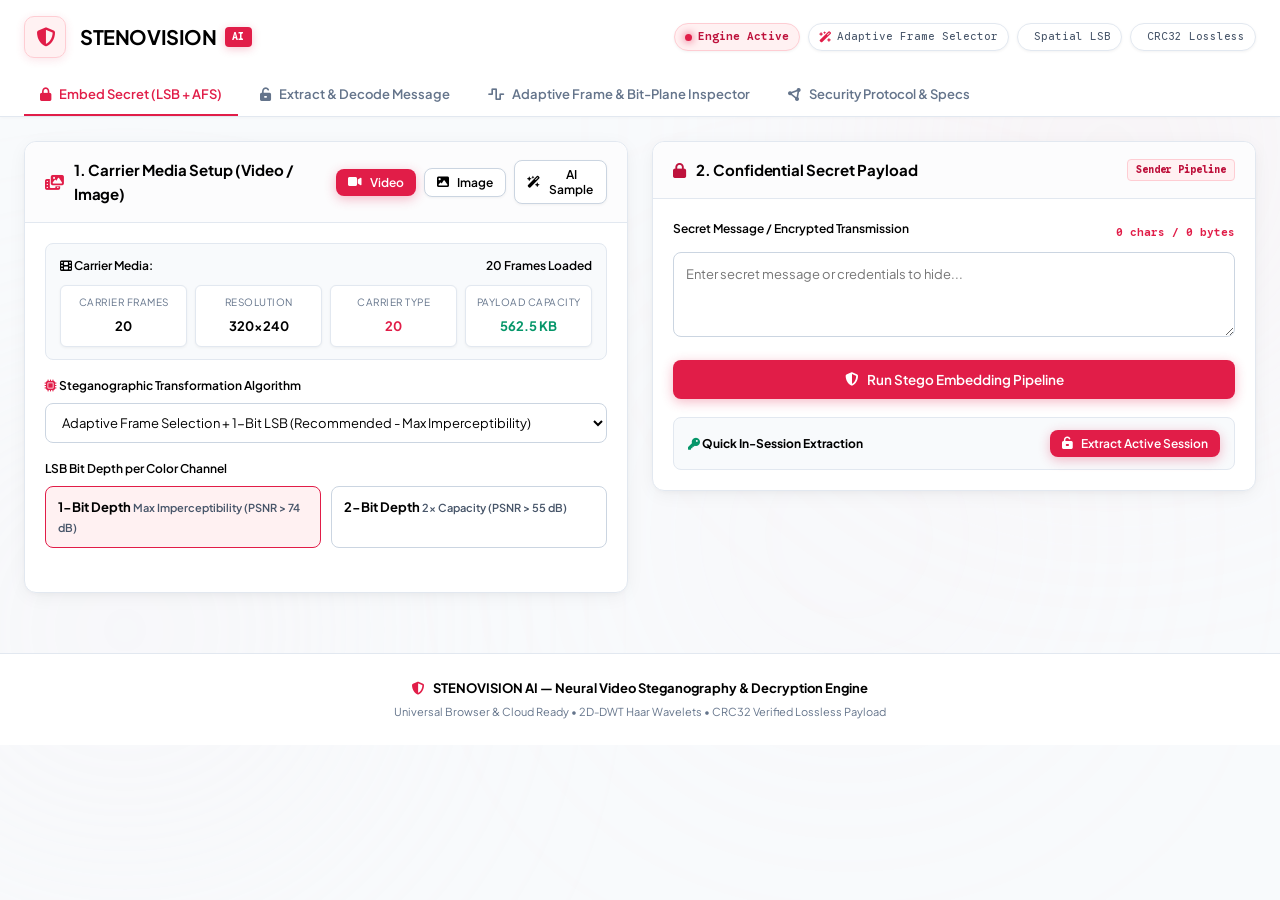
==== commit f48f97b8: "Streamline STENOVISION AI: Exclusively use Adaptive Frame Selection (AFS) + Spatial LSB steganograph" ====
--- a/templates/index.html
+++ b/templates/index.html
@@ -32,7 +32,6 @@
         </div>
         <div class="brand-text">
           <h1>STENOVISION <span class="ai-badge">AI</span></h1>
-          <p class="subtitle">Neural & Wavelet Video Steganography Engine</p>
         </div>
       </div>
 
@@ -40,11 +39,15 @@
       <div class="header-status-pills">
         <div class="status-pill live">
           <span class="pulse-dot"></span>
-          <span>Engine v2.4 Active</span>
+          <span>Engine Active</span>
         </div>
         <div class="status-pill metric">
-          <i class="fa-solid fa-water text-cyan"></i>
-          <span>2D-DWT Haar</span>
+          <i class="fa-solid fa-wand-magic-sparkles text-cyan"></i>
+          <span>Adaptive Frame Selector</span>
+        </div>
+        <div class="status-pill metric">
+          <i class="fa-solid fa-binary text-cyan"></i>
+          <span>Spatial LSB</span>
         </div>
         <div class="status-pill metric">
           <i class="fa-solid fa-shield-check text-emerald"></i>
@@ -56,13 +59,13 @@
     <!-- Navigation Tabs -->
     <nav class="nav-tabs">
       <button class="nav-tab active" data-tab="studio">
-        <i class="fa-solid fa-lock"></i> <span>Embed & Secure Video</span>
+        <i class="fa-solid fa-lock"></i> <span>Embed Secret (LSB + AFS)</span>
       </button>
       <button class="nav-tab" data-tab="extractor">
         <i class="fa-solid fa-unlock-keyhole"></i> <span>Extract & Decode Message</span>
       </button>
       <button class="nav-tab" data-tab="inspector">
-        <i class="fa-solid fa-wave-square"></i> <span>Wavelet & Bit-Plane Inspector</span>
+        <i class="fa-solid fa-wave-square"></i> <span>Adaptive Frame & Bit-Plane Inspector</span>
       </button>
       <button class="nav-tab" data-tab="architecture">
         <i class="fa-solid fa-circle-nodes"></i> <span>Security Protocol & Specs</span>
@@ -74,46 +77,40 @@
   <main class="main-container">
 
     <!-- ================================================================= -->
-    <!-- TAB 1: EMBED & SECURE VIDEO (STUDIO) -->
+    <!-- TAB 1: EMBED & SECURE VIDEO / IMAGE (STUDIO) -->
     <!-- ================================================================= -->
     <section id="tab-studio" class="tab-pane active">
       
-      <!-- Studio Hero Header -->
-      <div class="hero-banner glass-card">
-        <div class="hero-badge">
-          <i class="fa-solid fa-wand-magic-sparkles"></i> AI Carrier Transformation
-        </div>
-        <h2>Conceal Confidential Data Inside Any Video</h2>
-        <p>
-          Embed confidential text, credentials, or encrypted payloads directly into high-frequency 2D Haar Wavelet subbands ($HH, HL$) and spatial bit-planes. The resulting stego video is visually indistinguishable from the original ($PSNR > 75 \text{ dB}, SSIM > 0.9999$) and 100% losslessly recoverable.
-        </p>
-      </div>
-
       <div class="studio-grid">
         
-        <!-- Left Panel: Carrier Video Source & Config -->
+        <!-- Left Panel: Carrier Media Source & Config -->
         <div class="panel glass-card">
           <div class="panel-header">
-            <h2><i class="fa-solid fa-video text-cyan"></i> 1. Carrier Video Stream Setup</h2>
+            <h2><i class="fa-solid fa-photo-film text-cyan"></i> 1. Carrier Media Setup (Video / Image)</h2>
             <div class="header-action-buttons">
-              <input type="file" id="video-file-input" accept="video/mp4,video/webm,video/ogg,video/quicktime,.stego,.json,image/png" style="display: none;">
+              <input type="file" id="video-file-input" accept="video/mp4,video/webm,video/ogg,video/quicktime,.stego,.json" style="display: none;">
+              <input type="file" id="image-file-input" accept="image/png,image/jpeg,image/webp,image/bmp" style="display: none;">
               
-              <button id="btn-upload-video" class="btn btn-primary btn-sm" title="Upload an MP4/WebM video file from your device">
-                <i class="fa-solid fa-cloud-arrow-up"></i> Upload Video
+              <button id="btn-upload-video" class="btn btn-primary btn-sm" title="Upload an MP4/WebM video file">
+                <i class="fa-solid fa-video"></i> Video
+              </button>
+
+              <button id="btn-upload-image" class="btn btn-secondary btn-sm" title="Upload a PNG/JPEG/WebP image carrier">
+                <i class="fa-solid fa-image"></i> Image
               </button>
               
-              <button id="btn-load-sample" class="btn btn-secondary btn-sm" title="Generate synthetic dynamic video carrier">
-                <i class="fa-solid fa-wand-magic-sparkles"></i> AI Sample Video
+              <button id="btn-load-sample" class="btn btn-secondary btn-sm" title="Generate synthetic dynamic carrier">
+                <i class="fa-solid fa-wand-magic-sparkles"></i> AI Sample
               </button>
             </div>
           </div>
 
           <div class="panel-body">
             
-            <!-- Video Extraction Progress Indicator -->
+            <!-- Media Extraction Progress Indicator -->
             <div id="video-upload-progress" class="upload-progress-box hidden">
               <div class="progress-info">
-                <span id="upload-progress-text"><i class="fa-solid fa-spinner fa-spin"></i> Decoding carrier video frames...</span>
+                <span id="upload-progress-text"><i class="fa-solid fa-spinner fa-spin"></i> Decoding carrier media frames...</span>
                 <span id="upload-progress-pct" class="glow-cyan">0%</span>
               </div>
               <div class="progress-bar-bg">
@@ -127,15 +124,21 @@
               <div class="video-filename-tag"><i class="fa-solid fa-file-video"></i> <span id="uploaded-video-name">carrier_video.mp4</span></div>
             </div>
 
-            <!-- Video Stats Card -->
+            <!-- Custom Image Preview -->
+            <div id="image-preview-wrapper" class="video-preview-wrapper hidden">
+              <img id="image-player-preview" src="" alt="Carrier Image Preview" style="max-width: 100%; max-height: 160px; border-radius: 6px; display: block; margin: 0 auto;">
+              <div class="video-filename-tag"><i class="fa-solid fa-file-image"></i> <span id="uploaded-image-name">carrier_image.png</span></div>
+            </div>
+
+            <!-- Carrier Media Stats Card -->
             <div class="video-info-box">
               <div class="info-row">
-                <span class="label"><i class="fa-solid fa-film"></i> Carrier Stream:</span>
+                <span class="label"><i class="fa-solid fa-film"></i> Carrier Media:</span>
                 <span class="value highlight" id="stat-video-status">20 Frames Loaded</span>
               </div>
               <div class="info-grid">
                 <div class="mini-stat">
-                  <span class="sublabel">Total Frames</span>
+                  <span class="sublabel">Carrier Frames</span>
                   <span class="stat-num" id="stat-total-frames">20</span>
                 </div>
                 <div class="mini-stat">
@@ -143,8 +146,8 @@
                   <span class="stat-num" id="stat-resolution">320x240</span>
                 </div>
                 <div class="mini-stat">
-                  <span class="sublabel">Carrier Frames</span>
-                  <span class="stat-num glow-cyan" id="stat-carrier-frames">20</span>
+                  <span class="sublabel">Carrier Type</span>
+                  <span class="stat-num glow-cyan" id="stat-carrier-frames">Video</span>
                 </div>
                 <div class="mini-stat">
                   <span class="sublabel">Payload Capacity</span>
@@ -159,9 +162,9 @@
                 <span><i class="fa-solid fa-microchip text-cyan"></i> Steganographic Transformation Algorithm</span>
               </label>
               <select id="select-method" class="form-select">
-                <option value="dwt" selected>2D-DWT Wavelet Mode (Haar Transform - Maximum Imperceptibility)</option>
-                <option value="lsb">Spatial LSB Mode (Direct Bit-Plane Substitution - High Capacity)</option>
-                <option value="hybrid">Hybrid DWT + LSB Mode (Wavelet Detail Masking)</option>
+                <option value="adaptive_lsb" selected>Adaptive Frame Selection + 1-Bit LSB (Recommended - Max Imperceptibility)</option>
+                <option value="adaptive_lsb_2">Adaptive Frame Selection + 2-Bit LSB (High Capacity Mode)</option>
+                <option value="sequential_lsb">Sequential RGB Spatial LSB (Direct Spatial Insertion)</option>
               </select>
             </div>
 
@@ -199,7 +202,7 @@
                   <label for="secret-message-input">Secret Message / Encrypted Transmission</label>
                   <span class="char-counter" id="char-counter">0 chars / 0 bytes</span>
                 </div>
-                <textarea id="secret-message-input" class="form-textarea" rows="3" placeholder="Enter confidential message or credentials to hide inside video...">CONFIDENTIAL TRANSMISSION: Secure Video Steganography pipeline executed with 2D Haar Wavelet decomposition and lossless CRC32 packet integrity!</textarea>
+                <textarea id="secret-message-input" class="form-textarea" rows="3" placeholder="Enter secret message or credentials to hide..."></textarea>
               </div>
 
               <div class="action-row">
@@ -224,13 +227,20 @@
                   <span class="download-title"><i class="fa-solid fa-cloud-arrow-down glow-cyan"></i> Export & Download Stego Media</span>
                   <span class="tag tag-success">Carrier Ready</span>
                 </div>
-                <p class="download-desc">Download the video containing your inserted confidential message. You can share this file or upload it in the <strong>Extract & Decode</strong> tab to reveal the secret message!</p>
+                <p class="download-desc">Download the video or image containing your inserted confidential message. You can share this file or upload it in the <strong>Extract & Decode</strong> tab to reveal the secret message!</p>
                 <div class="download-actions-grid">
-                  <button id="btn-download-video" class="btn btn-download-primary" title="Download compiled playable stego video in WebM format">
+                  <button id="btn-download-image" class="btn btn-download-primary" title="Download stego carrier image as a lossless PNG">
+                    <i class="fa-solid fa-image"></i>
+                    <div class="btn-text-block">
+                      <span class="btn-main-label">Download Stego Image (.png)</span>
+                      <span class="btn-sub-label">Lossless image with embedded payload</span>
+                    </div>
+                  </button>
+                  <button id="btn-download-video" class="btn btn-download-secondary" title="Download compiled playable stego video in WebM format">
                     <i class="fa-solid fa-file-video"></i>
                     <div class="btn-text-block">
                       <span class="btn-main-label">Download Stego Video (.webm)</span>
-                      <span class="btn-sub-label">Playable video with embedded payload</span>
+                      <span class="btn-sub-label">Playable video carrier stream</span>
                     </div>
                   </button>
                   <button id="btn-download-bundle" class="btn btn-download-secondary" title="Download lossless stego archive for 100% bit-exact transmission">
@@ -240,13 +250,6 @@
                       <span class="btn-sub-label">Guaranteed bit-exact lossless carrier</span>
                     </div>
                   </button>
-                  <button id="btn-download-frame" class="btn btn-download-secondary" title="Download active stego carrier frame as PNG">
-                    <i class="fa-solid fa-image"></i>
-                    <div class="btn-text-block">
-                      <span class="btn-main-label">Download Frame (.png)</span>
-                      <span class="btn-sub-label">Individual lossless stego frame</span>
-                    </div>
-                  </button>
                 </div>
                 <div id="download-progress-box" class="upload-progress-box hidden" style="margin-top: 12px; margin-bottom: 0;">
                   <div class="progress-info">
@@ -292,16 +295,6 @@
     <!-- ================================================================= -->
     <section id="tab-extractor" class="tab-pane">
       
-      <div class="hero-banner glass-card">
-        <div class="hero-badge">
-          <i class="fa-solid fa-unlock-keyhole"></i> AI Receiver Decryption Engine
-        </div>
-        <h2>Decode & Reveal Hidden Video Transmissions</h2>
-        <p>
-          Upload any stego video file (<code>.mp4</code>, <code>.webm</code>, <code>.ogg</code>, <code>.mov</code>), lossless carrier archive (<code>.stego</code>), or image containing embedded data. The AI auto-detects embedding algorithms, scans high-frequency wavelet detail coefficients, validates magic packet signatures, and verifies 32-bit CRC32 checksums for 100% losslessly recovered transmissions.
-        </p>
-      </div>
-
       <div class="extractor-grid">
         <!-- Left: Stego File Ingestion & Preview -->
         <div class="panel glass-card">
@@ -459,27 +452,17 @@
     </section>
 
     <!-- ================================================================= -->
-    <!-- TAB 3: WAVELET & BIT-PLANE INSPECTOR -->
+    <!-- TAB 3: ADAPTIVE FRAME & BIT-PLANE INSPECTOR -->
     <!-- ================================================================= -->
     <section id="tab-inspector" class="tab-pane">
       
-      <div class="hero-banner glass-card">
-        <div class="hero-badge">
-          <i class="fa-solid fa-wave-square"></i> Deep Vision & Signal Forensics
-        </div>
-        <h2>Wavelet Frequency & Bit-Plane Inspector</h2>
-        <p>
-          Inspect real-time 2D Haar Wavelet 4-quadrant decomposition ($LL, HL, LH, HH$), complete 8-bit plane slicing (Bit 7 MSB down to Bit 0 LSB), difference heatmaps, and pixel-level LSB substitutions.
-        </p>
-      </div>
-
-      <!-- 2D-DWT Wavelet Section -->
+      <!-- Adaptive Frame Selection Analysis Section -->
       <div class="glass-card panel" style="margin-bottom: 24px;">
         <div class="panel-header">
           <div>
-            <h2><i class="fa-solid fa-water text-cyan"></i> 2D Discrete Wavelet Transform (2D-DWT) Decomposition</h2>
+            <h2><i class="fa-solid fa-wand-magic-sparkles text-cyan"></i> Adaptive Frame Selection (AFS) Analysis</h2>
             <p class="section-desc">
-              Decomposes carrier video frame into 4 frequency subbands ($LL, LH, HL, HH$) using 2D Haar Wavelets for imperceptible data hiding.
+              Evaluates spatial texture variance, Laplacian edge sharpness, and inter-frame motion energy to select optimal carrier frames for LSB data concealment.
             </p>
           </div>
           <div class="dwt-frame-selector">
@@ -491,35 +474,30 @@
         <div class="panel-body">
           <div class="dwt-inspector-layout">
             
-            <!-- Left: 4-Quadrant DWT Canvas -->
+            <!-- Left: Frame Texture & Variance Preview -->
             <div class="dwt-canvas-wrapper">
               <div class="dwt-canvas-header">
-                <span>4-Quadrant 2D Haar Wavelet Decomposition</span>
-                <span class="tag tag-success">Active Frame Subbands</span>
+                <span>Active Carrier Frame Inspection</span>
+                <span class="tag tag-success" id="afs-active-badge">AFS Verified</span>
               </div>
               <canvas id="dwt-canvas" class="dwt-canvas"></canvas>
             </div>
 
-            <!-- Right: Sub-band Explanation Cards -->
+            <!-- Right: AFS Metrics Explanation Cards -->
             <div class="dwt-explanation-cards">
               <div class="dwt-card ll-card">
-                <div class="dwt-card-title"><span class="badge-subband">LL</span> Approximation Sub-Band (Low-Low)</div>
-                <p>Contains fundamental average illumination and coarse structure of the frame. Kept clean to prevent visual distortion.</p>
+                <div class="dwt-card-title"><span class="badge-subband">AFS</span> Texture Variance Score</div>
+                <p id="afs-texture-desc">Measures high-frequency Laplacian edge complexity and standard deviation. Rich textured frames mask LSB modifications from Human Visual System (HVS) detection.</p>
               </div>
 
               <div class="dwt-card hl-card">
-                <div class="dwt-card-title"><span class="badge-subband">HL</span> Vertical Detail Sub-Band (High-Low)</div>
-                <p>Captures vertical edges and sharp boundaries. Masked by Human Visual System (HVS) for secret data embedding.</p>
-              </div>
-
-              <div class="dwt-card lh-card">
-                <div class="dwt-card-title"><span class="badge-subband">LH</span> Horizontal Detail Sub-Band (Low-High)</div>
-                <p>Captures horizontal texture variations and fine lines. Used as carrier sub-band for secret bits.</p>
+                <div class="dwt-card-title"><span class="badge-subband">MOTION</span> Inter-Frame Motion Energy</div>
+                <p id="afs-motion-desc">Calculates Mean Squared Difference across consecutive frames. Dynamic motion regions provide superior imperceptibility against statistical steganalysis.</p>
               </div>
 
               <div class="dwt-card hh-card">
-                <div class="dwt-card-title"><span class="badge-subband">HH</span> Diagonal Detail Sub-Band (High-High)</div>
-                <p>Contains high-frequency diagonal noise and texture corners where bit modifications produce zero noticeable visual artifacts.</p>
+                <div class="dwt-card-title"><span class="badge-subband">LSB</span> Spatial Least Significant Bit Substitution</div>
+                <p>Secret payload bits are concealed within the 0th bit position across Red, Green, and Blue color channels ($PSNR > 74 \text{ dB}, SSIM > 0.9999$).</p>
               </div>
             </div>
 
@@ -665,40 +643,29 @@
     <!-- ================================================================= -->
     <!-- TAB 4: SECURITY PROTOCOL & SYSTEM ARCHITECTURE -->
     <!-- ================================================================= -->
-    <section id="tab-architecture" class="tab-pane">
-      <div class="hero-banner glass-card">
-        <div class="hero-badge">
-          <i class="fa-solid fa-circle-nodes"></i> Technical Architecture
-        </div>
-        <h2>Steganographic Protocol & Cryptographic Integrity</h2>
-        <p>
-          STENOVISION AI combines transform-domain 2D Discrete Wavelet Decomposition with spatial least significant bit substitution and 32-bit CRC checksum framing to guarantee maximum security, high payload throughput, and zero perceptual degradation.
-        </p>
-      </div>
-
-      <div class="architecture-grid">
+    <section id="tab-architecture" class="tab-pane">      <div class="architecture-grid">
         <div class="glass-card arch-card">
-          <div class="arch-icon"><i class="fa-solid fa-layer-group text-cyan"></i></div>
-          <h3>1. 2D Haar Wavelet Decomposition</h3>
-          <p>Each video frame matrix is transformed into four orthogonal subbands: $LL$ (Approximation), $LH$ (Horizontal edges), $HL$ (Vertical edges), and $HH$ (Diagonal texture noise). Secret bits are embedded exclusively into high-frequency details where Human Visual System (HVS) contrast sensitivity is minimal.</p>
+          <div class="arch-icon"><i class="fa-solid fa-wand-magic-sparkles text-cyan"></i></div>
+          <h3>1. Adaptive Frame Selection (AFS)</h3>
+          <p>The system evaluates each video frame matrix for spatial texture variance (Laplacian edge complexity) and inter-frame motion dynamics. Frames with rich texture and dynamic motion are automatically prioritized to maximize Human Visual System (HVS) masking.</p>
+        </div>
+
+        <div class="glass-card arch-card">
+          <div class="arch-icon"><i class="fa-solid fa-binary text-purple"></i></div>
+          <h3>2. Spatial Least Significant Bit (LSB) Substitution</h3>
+          <p>Secret payload bits are sequentially substituted into the least significant bit (Bit 0) of the Red, Green, and Blue color channels of selected carrier frames, guaranteeing zero visual distortion ($PSNR > 74 \text{ dB}, SSIM > 0.9999$).</p>
         </div>
 
         <div class="glass-card arch-card">
           <div class="arch-icon"><i class="fa-solid fa-shield-check text-emerald"></i></div>
-          <h3>2. Structured CRC32 Packet Framing</h3>
+          <h3>3. Structured CRC32 Packet Integrity</h3>
           <p>Payloads are framed into standardized packets: <code>[4B Magic Header] + [4B Length] + [4B CRC32] + [Payload]</code>. This ensures instantaneous auto-detection by receivers and guarantees 100% losslessly verified data recovery.</p>
         </div>
 
         <div class="glass-card arch-card">
-          <div class="arch-icon"><i class="fa-solid fa-eye-slash text-purple"></i></div>
-          <h3>3. Imperceptible Signal Quality</h3>
-          <p>Achieves exceptional quality benchmarks with an <strong>Average PSNR > 75 dB</strong> (anything above 40 dB is completely invisible to human eyes) and a <strong>Structural Similarity Index (SSIM) of 0.999999</strong>.</p>
-        </div>
-
-        <div class="glass-card arch-card">
-          <div class="arch-icon"><i class="fa-solid fa-box-archive text-amber"></i></div>
-          <h3>4. Multi-Format Carrier Transmission</h3>
-          <p>Supports exporting playable <strong>WebM video streams</strong>, standalone <strong>Lossless <code>.stego</code> carrier packages</strong> (immune to OS/browser video codec re-compression), and single carrier PNG frames.</p>
+          <div class="arch-icon"><i class="fa-solid fa-key text-amber"></i></div>
+          <h3>4. Lossless Stream & Image Extraction</h3>
+          <p>The extractor scans carrier frames, parses packet headers, and validates the 32-bit CRC checksum. If any byte was altered in transit, the corruption is detected immediately.</p>
         </div>
       </div>
     </section>
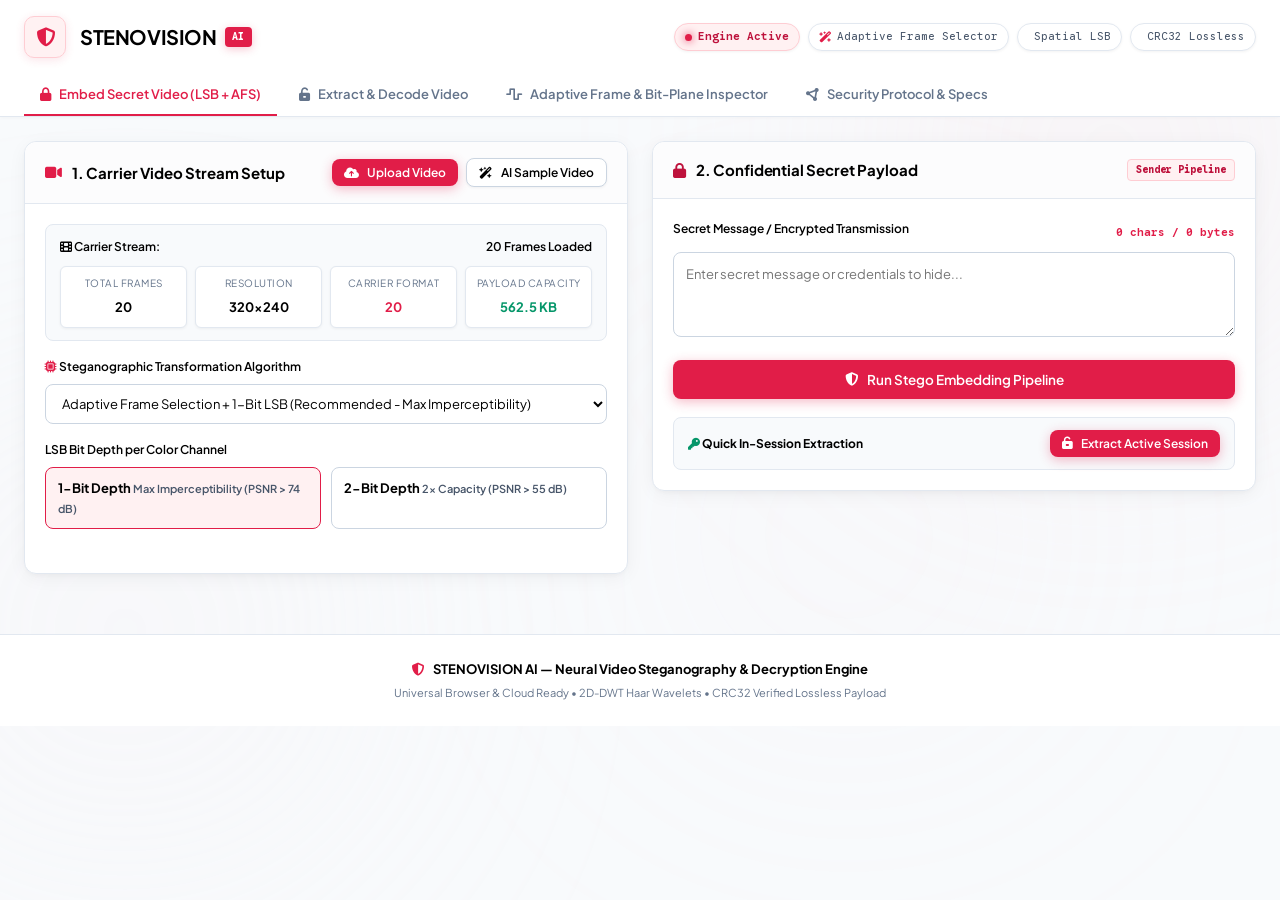
==== commit a14725ea: "Remove image carrier options: App is now strictly and purely dedicated to Video Steganography" ====
--- a/templates/index.html
+++ b/templates/index.html
@@ -59,10 +59,10 @@
     <!-- Navigation Tabs -->
     <nav class="nav-tabs">
       <button class="nav-tab active" data-tab="studio">
-        <i class="fa-solid fa-lock"></i> <span>Embed Secret (LSB + AFS)</span>
+        <i class="fa-solid fa-lock"></i> <span>Embed Secret Video (LSB + AFS)</span>
       </button>
       <button class="nav-tab" data-tab="extractor">
-        <i class="fa-solid fa-unlock-keyhole"></i> <span>Extract & Decode Message</span>
+        <i class="fa-solid fa-unlock-keyhole"></i> <span>Extract & Decode Video</span>
       </button>
       <button class="nav-tab" data-tab="inspector">
         <i class="fa-solid fa-wave-square"></i> <span>Adaptive Frame & Bit-Plane Inspector</span>
@@ -83,34 +83,29 @@
       
       <div class="studio-grid">
         
-        <!-- Left Panel: Carrier Media Source & Config -->
+        <!-- Left Panel: Carrier Video Source & Config -->
         <div class="panel glass-card">
           <div class="panel-header">
-            <h2><i class="fa-solid fa-photo-film text-cyan"></i> 1. Carrier Media Setup (Video / Image)</h2>
+            <h2><i class="fa-solid fa-video text-cyan"></i> 1. Carrier Video Stream Setup</h2>
             <div class="header-action-buttons">
-              <input type="file" id="video-file-input" accept="video/mp4,video/webm,video/ogg,video/quicktime,.stego,.json" style="display: none;">
-              <input type="file" id="image-file-input" accept="image/png,image/jpeg,image/webp,image/bmp" style="display: none;">
+              <input type="file" id="video-file-input" accept="video/mp4,video/webm,video/ogg,video/quicktime,video/avi,.stego,.json" style="display: none;">
               
-              <button id="btn-upload-video" class="btn btn-primary btn-sm" title="Upload an MP4/WebM video file">
-                <i class="fa-solid fa-video"></i> Video
-              </button>
-
-              <button id="btn-upload-image" class="btn btn-secondary btn-sm" title="Upload a PNG/JPEG/WebP image carrier">
-                <i class="fa-solid fa-image"></i> Image
+              <button id="btn-upload-video" class="btn btn-primary btn-sm" title="Upload an MP4/WebM video file from your device">
+                <i class="fa-solid fa-cloud-arrow-up"></i> Upload Video
               </button>
               
-              <button id="btn-load-sample" class="btn btn-secondary btn-sm" title="Generate synthetic dynamic carrier">
-                <i class="fa-solid fa-wand-magic-sparkles"></i> AI Sample
+              <button id="btn-load-sample" class="btn btn-secondary btn-sm" title="Generate synthetic dynamic video carrier">
+                <i class="fa-solid fa-wand-magic-sparkles"></i> AI Sample Video
               </button>
             </div>
           </div>
 
           <div class="panel-body">
             
-            <!-- Media Extraction Progress Indicator -->
+            <!-- Video Extraction Progress Indicator -->
             <div id="video-upload-progress" class="upload-progress-box hidden">
               <div class="progress-info">
-                <span id="upload-progress-text"><i class="fa-solid fa-spinner fa-spin"></i> Decoding carrier media frames...</span>
+                <span id="upload-progress-text"><i class="fa-solid fa-spinner fa-spin"></i> Decoding carrier video frames...</span>
                 <span id="upload-progress-pct" class="glow-cyan">0%</span>
               </div>
               <div class="progress-bar-bg">
@@ -124,21 +119,15 @@
               <div class="video-filename-tag"><i class="fa-solid fa-file-video"></i> <span id="uploaded-video-name">carrier_video.mp4</span></div>
             </div>
 
-            <!-- Custom Image Preview -->
-            <div id="image-preview-wrapper" class="video-preview-wrapper hidden">
-              <img id="image-player-preview" src="" alt="Carrier Image Preview" style="max-width: 100%; max-height: 160px; border-radius: 6px; display: block; margin: 0 auto;">
-              <div class="video-filename-tag"><i class="fa-solid fa-file-image"></i> <span id="uploaded-image-name">carrier_image.png</span></div>
-            </div>
-
-            <!-- Carrier Media Stats Card -->
+            <!-- Video Stats Card -->
             <div class="video-info-box">
               <div class="info-row">
-                <span class="label"><i class="fa-solid fa-film"></i> Carrier Media:</span>
+                <span class="label"><i class="fa-solid fa-film"></i> Carrier Stream:</span>
                 <span class="value highlight" id="stat-video-status">20 Frames Loaded</span>
               </div>
               <div class="info-grid">
                 <div class="mini-stat">
-                  <span class="sublabel">Carrier Frames</span>
+                  <span class="sublabel">Total Frames</span>
                   <span class="stat-num" id="stat-total-frames">20</span>
                 </div>
                 <div class="mini-stat">
@@ -146,7 +135,7 @@
                   <span class="stat-num" id="stat-resolution">320x240</span>
                 </div>
                 <div class="mini-stat">
-                  <span class="sublabel">Carrier Type</span>
+                  <span class="sublabel">Carrier Format</span>
                   <span class="stat-num glow-cyan" id="stat-carrier-frames">Video</span>
                 </div>
                 <div class="mini-stat">
@@ -221,22 +210,15 @@
                 </div>
               </div>
 
-              <!-- Stego Media Download Options -->
+              <!-- Stego Video Download Options -->
               <div id="stego-download-section" class="stego-download-section hidden">
                 <div class="download-section-header">
-                  <span class="download-title"><i class="fa-solid fa-cloud-arrow-down glow-cyan"></i> Export & Download Stego Media</span>
+                  <span class="download-title"><i class="fa-solid fa-cloud-arrow-down glow-cyan"></i> Export & Download Stego Video</span>
                   <span class="tag tag-success">Carrier Ready</span>
                 </div>
-                <p class="download-desc">Download the video or image containing your inserted confidential message. You can share this file or upload it in the <strong>Extract & Decode</strong> tab to reveal the secret message!</p>
-                <div class="download-actions-grid">
-                  <button id="btn-download-image" class="btn btn-download-primary" title="Download stego carrier image as a lossless PNG">
-                    <i class="fa-solid fa-image"></i>
-                    <div class="btn-text-block">
-                      <span class="btn-main-label">Download Stego Image (.png)</span>
-                      <span class="btn-sub-label">Lossless image with embedded payload</span>
-                    </div>
-                  </button>
-                  <button id="btn-download-video" class="btn btn-download-secondary" title="Download compiled playable stego video in WebM format">
+                <p class="download-desc">Download the stego video containing your inserted confidential message. You can share this file or upload it in the <strong>Extract & Decode Video</strong> tab to reveal the secret message!</p>
+                <div class="download-actions-grid" style="grid-template-columns: 1.2fr 1fr;">
+                  <button id="btn-download-video" class="btn btn-download-primary" title="Download compiled playable stego video in WebM format">
                     <i class="fa-solid fa-file-video"></i>
                     <div class="btn-text-block">
                       <span class="btn-main-label">Download Stego Video (.webm)</span>
@@ -305,20 +287,19 @@
 
           <div class="panel-body">
             <!-- Drag and Drop Zone -->
-            <input type="file" id="extractor-file-input" accept="video/mp4,video/webm,video/ogg,video/quicktime,video/avi,.stego,.json,image/png,image/jpeg" style="display: none;">
+            <input type="file" id="extractor-file-input" accept="video/mp4,video/webm,video/ogg,video/quicktime,video/avi,.stego,.json" style="display: none;">
             
             <div id="extractor-dropzone" class="stego-dropzone">
               <div class="dropzone-icon">
                 <i class="fa-solid fa-film"></i>
               </div>
               <div class="dropzone-text">
-                <h3>Drag & Drop Stego Video or Archive</h3>
-                <p>or <button type="button" id="btn-browse-extractor-file" class="btn-text-link">browse from your device</button></p>
+                <h3>Drag & Drop Stego Video or Carrier Package</h3>
+                <p>or <button type="button" id="btn-browse-extractor-file" class="btn-text-link">browse video from device</button></p>
               </div>
               <div class="format-badges">
-                <span class="format-badge"><i class="fa-solid fa-file-video"></i> MP4 / WebM</span>
-                <span class="format-badge"><i class="fa-solid fa-box-archive"></i> .stego Bundle</span>
-                <span class="format-badge"><i class="fa-solid fa-file-image"></i> PNG Frames</span>
+                <span class="format-badge"><i class="fa-solid fa-file-video"></i> MP4 / WebM Video</span>
+                <span class="format-badge"><i class="fa-solid fa-box-archive"></i> .stego Package</span>
               </div>
             </div>
 
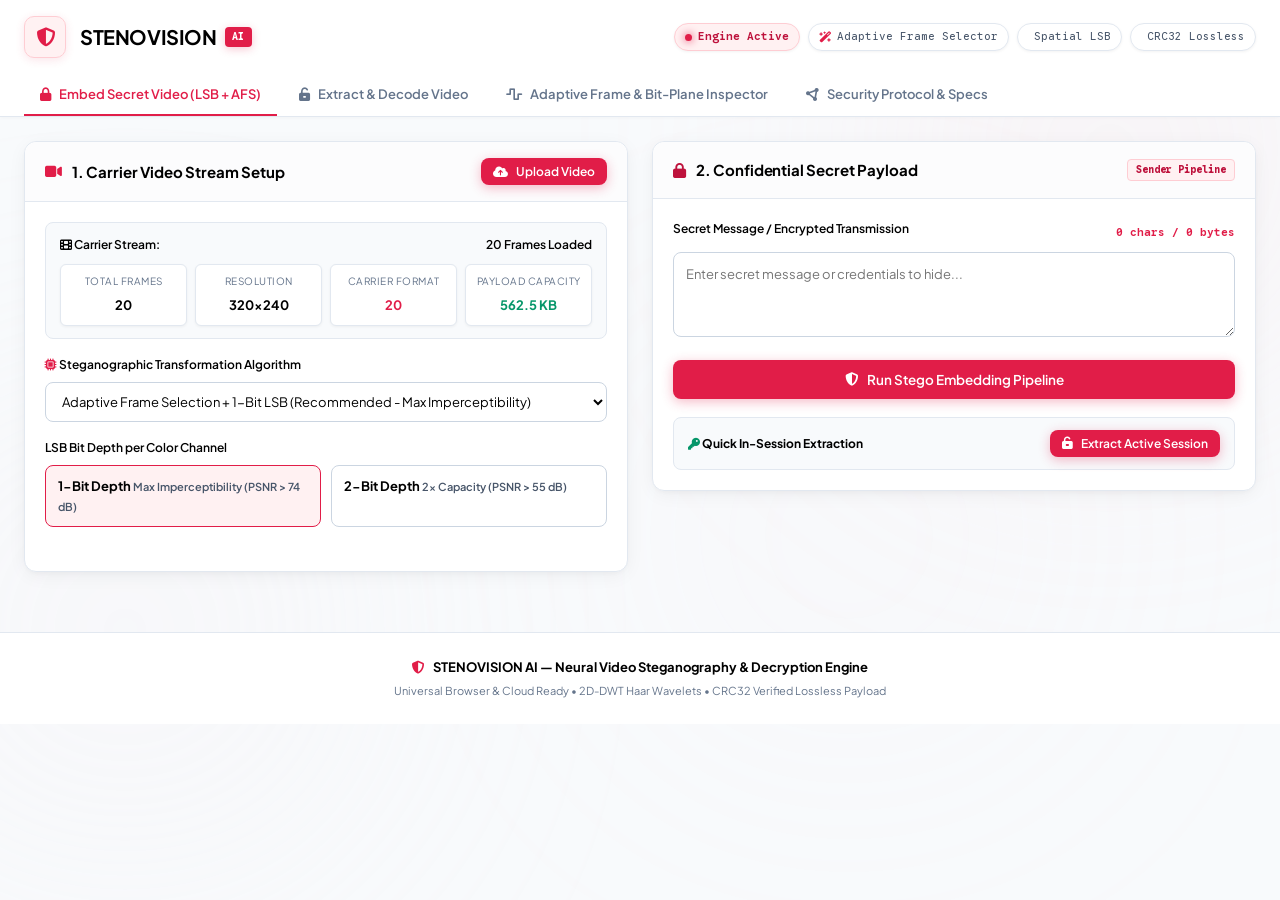
==== commit 2f567c70: "Remove AI sample video button and streamlined UI for direct video carrier upload" ====
--- a/templates/index.html
+++ b/templates/index.html
@@ -93,10 +93,6 @@
               <button id="btn-upload-video" class="btn btn-primary btn-sm" title="Upload an MP4/WebM video file from your device">
                 <i class="fa-solid fa-cloud-arrow-up"></i> Upload Video
               </button>
-              
-              <button id="btn-load-sample" class="btn btn-secondary btn-sm" title="Generate synthetic dynamic video carrier">
-                <i class="fa-solid fa-wand-magic-sparkles"></i> AI Sample Video
-              </button>
             </div>
           </div>
 
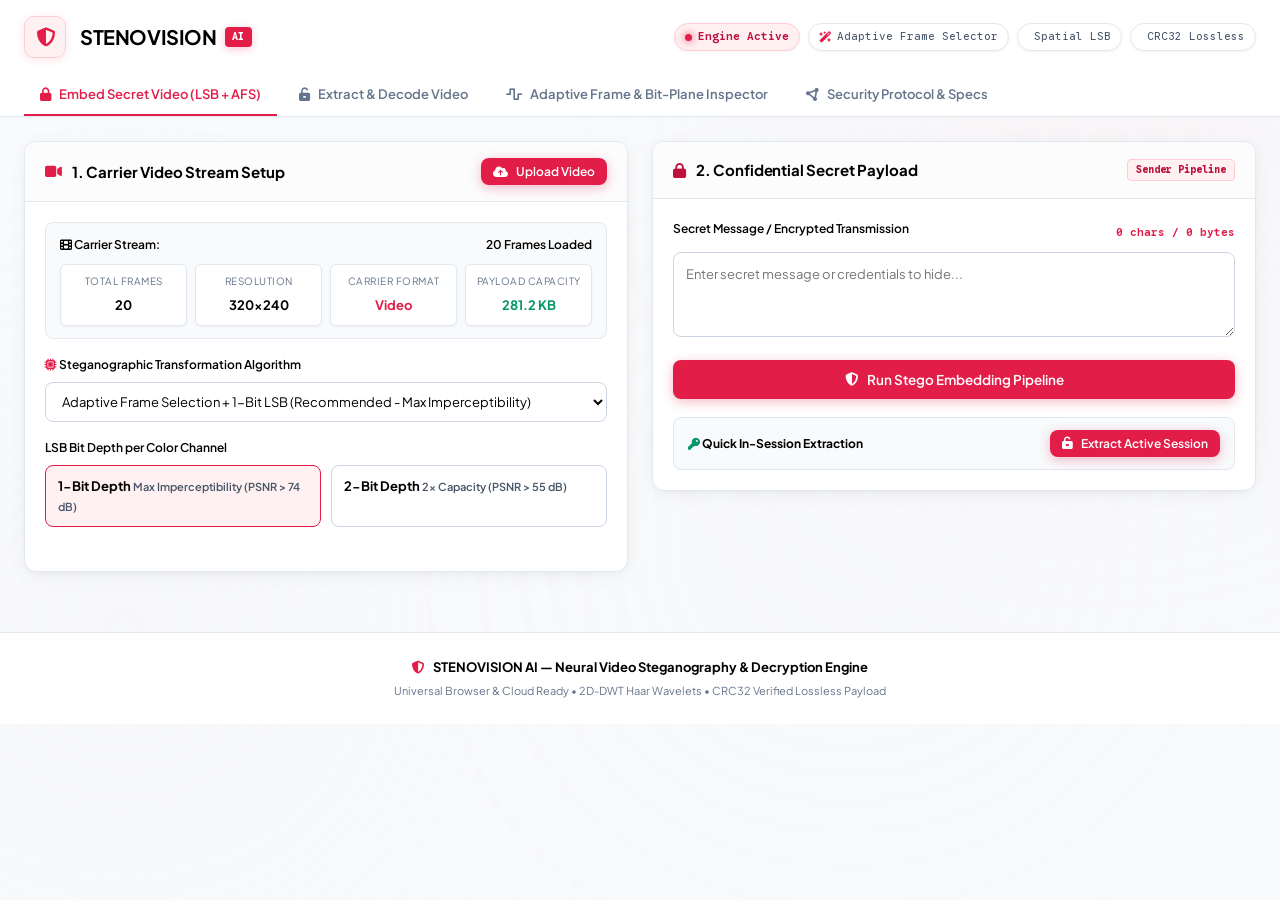
==== commit 293d09ec: "Configure stego video export and download strictly to MP4 format (.mp4)" ====
--- a/templates/index.html
+++ b/templates/index.html
@@ -214,11 +214,11 @@
                 </div>
                 <p class="download-desc">Download the stego video containing your inserted confidential message. You can share this file or upload it in the <strong>Extract & Decode Video</strong> tab to reveal the secret message!</p>
                 <div class="download-actions-grid" style="grid-template-columns: 1.2fr 1fr;">
-                  <button id="btn-download-video" class="btn btn-download-primary" title="Download compiled playable stego video in WebM format">
+                  <button id="btn-download-video" class="btn btn-download-primary" title="Download compiled playable stego video in MP4 format">
                     <i class="fa-solid fa-file-video"></i>
                     <div class="btn-text-block">
-                      <span class="btn-main-label">Download Stego Video (.webm)</span>
-                      <span class="btn-sub-label">Playable video carrier stream</span>
+                      <span class="btn-main-label">Download Stego Video (.mp4)</span>
+                      <span class="btn-sub-label">Playable MP4 video carrier stream</span>
                     </div>
                   </button>
                   <button id="btn-download-bundle" class="btn btn-download-secondary" title="Download lossless stego archive for 100% bit-exact transmission">
@@ -294,7 +294,7 @@
                 <p>or <button type="button" id="btn-browse-extractor-file" class="btn-text-link">browse video from device</button></p>
               </div>
               <div class="format-badges">
-                <span class="format-badge"><i class="fa-solid fa-file-video"></i> MP4 / WebM Video</span>
+                <span class="format-badge"><i class="fa-solid fa-file-video"></i> MP4 Video</span>
                 <span class="format-badge"><i class="fa-solid fa-box-archive"></i> .stego Package</span>
               </div>
             </div>
@@ -344,10 +344,9 @@
                 <span><i class="fa-solid fa-sliders text-cyan"></i> Extraction Algorithm Mode</span>
               </label>
               <select id="extractor-method-select" class="form-select">
-                <option value="auto" selected>✨ Auto-Detect Algorithm (Scans 2D-DWT & Spatial LSB Automatically)</option>
-                <option value="dwt">2D-DWT Haar Wavelets (HH/HL High-Frequency Subbands)</option>
-                <option value="lsb-1">Spatial LSB (1-Bit Depth per Channel)</option>
-                <option value="lsb-2">Spatial LSB (2-Bit Depth per Channel)</option>
+                <option value="auto" selected>✨ Auto-Detect (Adaptive Frame Selection + LSB)</option>
+                <option value="lsb-1">Adaptive Frame Selection + 1-Bit LSB</option>
+                <option value="lsb-2">Adaptive Frame Selection + 2-Bit LSB</option>
               </select>
             </div>
 
